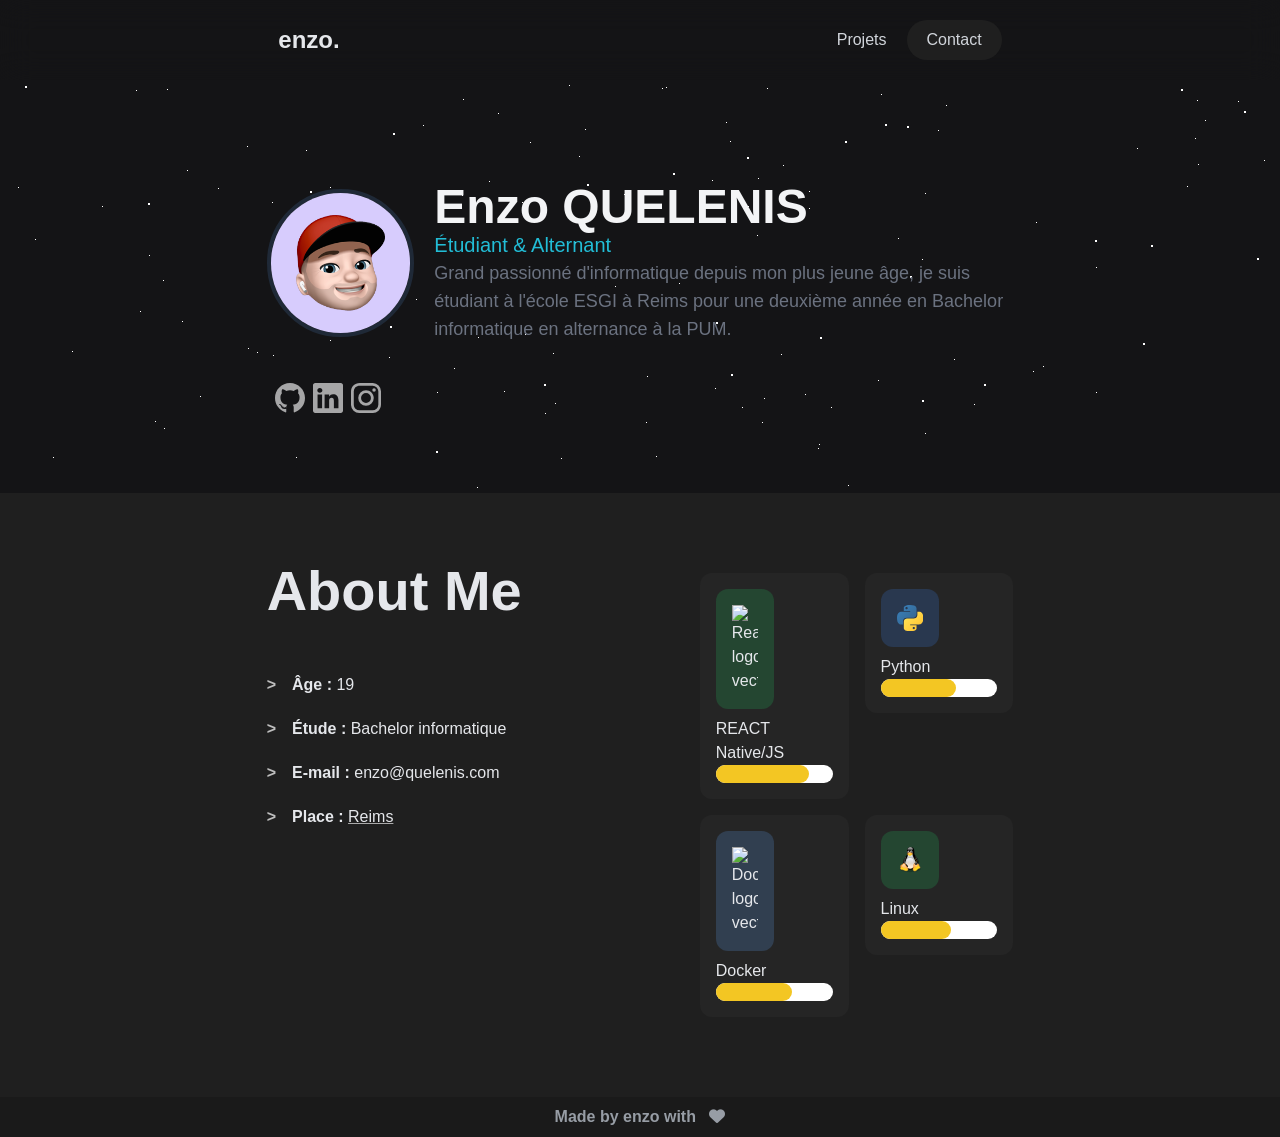
==== index.html @ a641f266 "initial commit" ====
<!DOCTYPE html>
<html>

<head>
    <!-- META -->
    <meta charSet="utf-8" />
    <meta name="viewport" content="width=device-width, initial-scale=1.0" />
    <meta name="title" content="Enzo" />
    <meta name="description" content="Personal Portfolio" />
    <meta property="og:type" content="website" />
    <meta property="og:url" content="https://enzo.quelenis.com" />
    <meta property="og:description" content="Personal Portfolio" />
    <meta property="theme-color" content="#d6cdf9" />
    <meta name="msapplication-TileColor" content="#2b5797">
    <meta name="theme-color" content="#d8cefd">
    <meta name="google-site-verification" content="1DzIDKdJ4SAQ7NdhD6KiRM_mS34m0MiGL3XZw2o_sRo" />

    <!-- ICON -->
    <link rel="apple-touch-icon" sizes="180x180" href="./assets/static/favicon_package/apple-touch-icon.png">
    <link rel="icon" type="image/png" sizes="32x32" href="./assets/static/favicon_package/favicon-32x32.png">
    <link rel="icon" type="image/png" sizes="16x16" href="./assets/static/favicon_package/favicon-16x16.png">
    <link rel="manifest" href="./assets/static/favicon_package/site.webmanifest">
    <link rel="mask-icon" href="./assets/static/favicon_package/safari-pinned-tab.svg" color="#5bbad5">

    <!-- FONTS -->
    <link rel="preconnect" href="https://fonts.gstatic.com" crossorigin />
    <link rel="preconnect" href="https://fonts.googleapis.com" />
    <link rel="preconnect" href="https://fonts.gstatic.com" />
    <link rel="stylesheet" href="./assets/static/css/font.css">
    <style
        data-href="https://fonts.googleapis.com/css2?family=Inter:wght@100;200;300;400;500;600;700;800;900&display=swap">
    </style>

    <!-- STYLE -->
    <link rel="stylesheet" href="./assets/static/css/69e0e60824bcaea6.css" data-n-g="" />
    <link rel="stylesheet" href="https://cdnjs.cloudflare.com/ajax/libs/font-awesome/6.2.1/css/all.min.css"
        integrity="sha512-MV7K8+y+gLIBoVD59lQIYicR65iaqukzvf/nwasF0nqhPay5w/9lJmVM2hMDcnK1OnMGCdVK+iQrJ7lzPJQd1w=="
        crossorigin="anonymous" referrerpolicy="no-referrer" />
    <link rel="stylesheet" href="./assets/static/css/stylebg.css">
    <link rel="stylesheet" href="./assets/static/css/index.css">

    <!-- SCRIPT -->
    <script src="./assets/static/js/function.js"></script>

    <!-- TITLE -->
    <title>Home | enzo.</title>
</head>

<body>

    <div id="__next">

        <!-- BLOC 1 -->

        <div>
            <div class="flex items-center justify-center sticky p-5 top-0 backdrop-blur-lg">
                <div class="flex md:w-7/12 w-10/12 justify-between">
                    <div class="flex items-center text-2xl font-bold text-gray-200">enzo.</div>
                    <div class="flex items-center text-gray-300 ">
                        <a class="px-5 p-2 transition rounded-full hover:bg-[#262626]"
                            href="./projects.html">Projets</a>
                        <a href="mailto:contact@enzoquelenis.com" target="_blank"
                            class="px-5 p-2 transition rounded-full hover:bg-[#262626] bg-[#1f1f1f]">Contact</a>
                    </div>
                </div>
            </div>


            <div id='stars'></div>
            <div id='stars2'></div>
            <div id='stars3'></div>

            <div class="flex justify-center items-center mt-20">

                <div class="md:w-7/12 w-10/12 mt-5">

                    <div class="md:flex md:items-center">

                        <div class="img-container mb-3 md:mb-0 md:mr-5">
                            <img src="./assets/static/images/icon.png"
                                class="rounded-full border-4 border-gray-800 md:h-auto md:w-auto w-5/12 h-5/12"
                                alt="emoji de moi" />
                        </div>
                        <div class="">
                            <p class="flex text-5xl font-bold text-gray-100">Enzo QUELENIS</p>
                            <p class="flex text-fuchsia-600 text-opacity-65 text-xl font-medium" style="color: #22bdd6">
                                Étudiant & Alternant
                            </p>
                            <div class=" text-lg text-gray-500 font-normal">
                                <p class="">Grand passionné d&#x27;informatique depuis mon plus jeune âge,
                                    je suis étudiant à l&#x27;école ESGI à Reims pour une deuxième année
                                    en Bachelor informatique en alternance à la PUM.
                                </p>
                            </div>
                        </div>

                    </div>

                    <div class="flex md:pt-10 pt-4 text-gray-400">

                        <a href="https://github.com/Enzo-Qlns" target="_blank"
                            class="ml-2 flex items-center hover:opacity-70 transition">
                            <svg xmlns="http://www.w3.org/2000/svg" width="30px" height="30px" viewBox="0 0 256 254"
                                preserveAspectRatio="xMidYMid">
                                <g>
                                    <path
                                        d="M128.00106,0 C57.3172926,0 0,57.3066942 0,128.00106 C0,184.555281 36.6761997,232.535542 87.534937,249.460899 C93.9320223,250.645779 96.280588,246.684165 96.280588,243.303333 C96.280588,240.251045 96.1618878,230.167899 96.106777,219.472176 C60.4967585,227.215235 52.9826207,204.369712 52.9826207,204.369712 C47.1599584,189.574598 38.770408,185.640538 38.770408,185.640538 C27.1568785,177.696113 39.6458206,177.859325 39.6458206,177.859325 C52.4993419,178.762293 59.267365,191.04987 59.267365,191.04987 C70.6837675,210.618423 89.2115753,204.961093 96.5158685,201.690482 C97.6647155,193.417512 100.981959,187.77078 104.642583,184.574357 C76.211799,181.33766 46.324819,170.362144 46.324819,121.315702 C46.324819,107.340889 51.3250588,95.9223682 59.5132437,86.9583937 C58.1842268,83.7344152 53.8029229,70.715562 60.7532354,53.0843636 C60.7532354,53.0843636 71.5019501,49.6441813 95.9626412,66.2049595 C106.172967,63.368876 117.123047,61.9465949 128.00106,61.8978432 C138.879073,61.9465949 149.837632,63.368876 160.067033,66.2049595 C184.49805,49.6441813 195.231926,53.0843636 195.231926,53.0843636 C202.199197,70.715562 197.815773,83.7344152 196.486756,86.9583937 C204.694018,95.9223682 209.660343,107.340889 209.660343,121.315702 C209.660343,170.478725 179.716133,181.303747 151.213281,184.472614 C155.80443,188.444828 159.895342,196.234518 159.895342,208.176593 C159.895342,225.303317 159.746968,239.087361 159.746968,243.303333 C159.746968,246.709601 162.05102,250.70089 168.53925,249.443941 C219.370432,232.499507 256,184.536204 256,128.00106 C256,57.3066942 198.691187,0 128.00106,0 Z M47.9405593,182.340212 C47.6586465,182.976105 46.6581745,183.166873 45.7467277,182.730227 C44.8183235,182.312656 44.2968914,181.445722 44.5978808,180.80771 C44.8734344,180.152739 45.876026,179.97045 46.8023103,180.409216 C47.7328342,180.826786 48.2627451,181.702199 47.9405593,182.340212 Z M54.2367892,187.958254 C53.6263318,188.524199 52.4329723,188.261363 51.6232682,187.366874 C50.7860088,186.474504 50.6291553,185.281144 51.2480912,184.70672 C51.8776254,184.140775 53.0349512,184.405731 53.8743302,185.298101 C54.7115892,186.201069 54.8748019,187.38595 54.2367892,187.958254 Z M58.5562413,195.146347 C57.7719732,195.691096 56.4895886,195.180261 55.6968417,194.042013 C54.9125733,192.903764 54.9125733,191.538713 55.713799,190.991845 C56.5086651,190.444977 57.7719732,190.936735 58.5753181,192.066505 C59.3574669,193.22383 59.3574669,194.58888 58.5562413,195.146347 Z M65.8613592,203.471174 C65.1597571,204.244846 63.6654083,204.03712 62.5716717,202.981538 C61.4524999,201.94927 61.1409122,200.484596 61.8446341,199.710926 C62.5547146,198.935137 64.0575422,199.15346 65.1597571,200.200564 C66.2704506,201.230712 66.6095936,202.705984 65.8613592,203.471174 Z M75.3025151,206.281542 C74.9930474,207.284134 73.553809,207.739857 72.1039724,207.313809 C70.6562556,206.875043 69.7087748,205.700761 70.0012857,204.687571 C70.302275,203.678621 71.7478721,203.20382 73.2083069,203.659543 C74.6539041,204.09619 75.6035048,205.261994 75.3025151,206.281542 Z M86.046947,207.473627 C86.0829806,208.529209 84.8535871,209.404622 83.3316829,209.4237 C81.8013,209.457614 80.563428,208.603398 80.5464708,207.564772 C80.5464708,206.498591 81.7483088,205.631657 83.2786917,205.606221 C84.8005962,205.576546 86.046947,206.424403 86.046947,207.473627 Z M96.6021471,207.069023 C96.7844366,208.099171 95.7267341,209.156872 94.215428,209.438785 C92.7295577,209.710099 91.3539086,209.074206 91.1652603,208.052538 C90.9808515,206.996955 92.0576306,205.939253 93.5413813,205.66582 C95.054807,205.402984 96.4092596,206.021919 96.6021471,207.069023 Z"
                                        fill="#a6a6a7"></path>
                                </g>
                            </svg>
                        </a>

                        <a href="https://www.linkedin.com/in/enzoquelenis/" target="_blank"
                            class="ml-2 flex items-center hover:opacity-70 transition">
                            <svg xmlns="http://www.w3.org/2000/svg" width="30" height="30" viewBox="0 0 24 24"
                                fill="#a6a6a7" preserveAspectRatio="xMidYMid">
                                <path
                                    d="M22.23 0H1.77C.8 0 0 .77 0 1.72v20.56C0 23.23.8 24 1.77 24h20.46c.98 0 1.77-.77 1.77-1.72V1.72C24 .77 23.2 0 22.23 0zM7.27 20.1H3.65V9.24h3.62V20.1zM5.47 7.76h-.03c-1.22 0-2-.83-2-1.87 0-1.06.8-1.87 2.05-1.87 1.24 0 2 .8 2.02 1.87 0 1.04-.78 1.87-2.05 1.87zM20.34 20.1h-3.63v-5.8c0-1.45-.52-2.45-1.83-2.45-1 0-1.6.67-1.87 1.32-.1.23-.11.55-.11.88v6.05H9.28s.05-9.82 0-10.84h3.63v1.54a3.6 3.6 0 0 1 3.26-1.8c2.39 0 4.18 1.56 4.18 4.89v6.21z" />
                            </svg>
                        </a>

                        <a href="https://www.instagram.com/enzo_qlns/" target="_blank"
                            class="ml-2 flex items-center hover:opacity-70 transition">
                            <svg xmlns="http://www.w3.org/2000/svg" width="30" height="30" viewBox="0 0 24 24"
                                fill="#a6a6a7" preserveAspectRatio="xMidYMid">
                                <path
                                    d="M16.98 0a6.9 6.9 0 0 1 5.08 1.98A6.94 6.94 0 0 1 24 7.02v9.96c0 2.08-.68 3.87-1.98 5.13A7.14 7.14 0 0 1 16.94 24H7.06a7.06 7.06 0 0 1-5.03-1.89A6.96 6.96 0 0 1 0 16.94V7.02C0 2.8 2.8 0 7.02 0h9.96zm.05 2.23H7.06c-1.45 0-2.7.43-3.53 1.25a4.82 4.82 0 0 0-1.3 3.54v9.92c0 1.5.43 2.7 1.3 3.58a5 5 0 0 0 3.53 1.25h9.88a5 5 0 0 0 3.53-1.25 4.73 4.73 0 0 0 1.4-3.54V7.02a5 5 0 0 0-1.3-3.49 4.82 4.82 0 0 0-3.54-1.3zM12 5.76c3.39 0 6.2 2.8 6.2 6.2a6.2 6.2 0 0 1-12.4 0 6.2 6.2 0 0 1 6.2-6.2zm0 2.22a3.99 3.99 0 0 0-3.97 3.97A3.99 3.99 0 0 0 12 15.92a3.99 3.99 0 0 0 3.97-3.97A3.99 3.99 0 0 0 12 7.98zm6.44-3.77a1.4 1.4 0 1 1 0 2.8 1.4 1.4 0 0 1 0-2.8z" />
                            </svg>
                        </a>

                    </div>

                </div>

            </div>

            <!-- BLOC 2 -->

            <div class="flex justify-center items-center w-screen mt-20 bg-[#1f1f1f] py-20">

                <div class="md:flex md:w-7/12 w-10/12 justify-between items-center mapSkills ">

                    <div class="md:w-2/3 text-gray-200" id="blockAbout">

                        <p class="text-3xl font-semibold">About Me</p>
                        <div class="mt-5 row first">
                            <span><strong>Âge : </strong> 19 </span>
                        </div>
                        <div class="mt-5 row">
                            <span><strong>Étude : </strong> Bachelor informatique</span>
                        </div>
                        <div class="mt-5 row">
                            <span><strong>E-mail : </strong><a href="mailto:enzo@quelenis.com" target="_blank">
                                    enzo@quelenis.com</a></span>
                        </div>
                        <div class="mt-5 row">
                            <span>
                                <strong>Place : </strong><a id="place" target="_blank">Reims</a>
                            </span>
                        </div>

                    </div>

                    <div id="spinner"></div>

                    <iframe id="iframe_map"
                        src="https://www.google.com/maps/embed?pb=!1m18!1m12!1m3!1d83334.45352434482!2d3.9727076346338603!3d49.253623299126325!2m3!1f0!2f0!3f0!3m2!1i1024!2i768!4f13.1!3m3!1m2!1s0x47e974334a533b09%3A0x40a5fb99a3b45c0!2s51100%20Reims!5e0!3m2!1sfr!2sfr!4v1670368011593!5m2!1sfr!2sfr"
                        allowfullscreen="" loading="lazy" referrerpolicy="no-referrer-when-downgrade">
                    </iframe>
                    <i class="fa-regular fa-circle-xmark" id="mark"></i>

                    <div class="justify-center md:w-1/2 flex grid grid-cols-2 gap-4 text-gray-200 font-medium md:mt-0 mt-5"
                        id="skills">

                        <div class="flex justify-center">

                            <div class="w-full">

                                <div class="p-4 rounded-xl bg-[#252525]" id="individualSkills">

                                    <div class="w-1/2 rounded-xl bg-green-500 p-4 bg-opacity-20">

                                        <img class="larger" src="https://cdn.worldvectorlogo.com/logos/react-2.svg"
                                            alt="React logo vector">

                                    </div>

                                    <div class="container">

                                        <p class="mt-2">REACT Native/JS</p>
                                        <div class="progress2 progress-moved">
                                            <div class="progress-bar2" style="width: 80%;"></div>
                                            <style>
                                                @keyframes progress {
                                                    10% {
                                                        width: 10%;
                                                        background: #d7ccfd;
                                                    }

                                                    80% {
                                                        width: 80%;
                                                        background: #f3c623;
                                                        box-shadow: 0 0 40px #f3c623;
                                                    }
                                                }
                                            </style>
                                        </div>
                                    </div>

                                </div>

                            </div>

                        </div>

                        <div class="flex justify-center">

                            <div class="w-full">

                                <div class="p-4 rounded-xl bg-[#252525]" id="individualSkills">

                                    <div class="w-1/2 rounded-xl bg-blue-500 p-4 bg-opacity-20">

                                        <svg viewBox="0 -0.5 256 256" version="1.1" xmlns="http://www.w3.org/2000/svg"
                                            xmlns:xlink="http://www.w3.org/1999/xlink" preserveAspectRatio="xMidYMid">
                                            <defs>
                                                <linearGradient x1="12.9593594%" y1="12.0393928%" x2="79.6388325%"
                                                    y2="78.2008538%" id="linearGradient-1">
                                                    <stop stop-color="#387EB8" offset="0%"></stop>
                                                    <stop stop-color="#366994" offset="100%"></stop>
                                                </linearGradient>
                                                <linearGradient x1="19.127525%" y1="20.5791813%" x2="90.7415328%"
                                                    y2="88.4290372%" id="linearGradient-2">
                                                    <stop stop-color="#FFE052" offset="0%"></stop>
                                                    <stop stop-color="#FFC331" offset="100%"></stop>
                                                </linearGradient>
                                            </defs>
                                            <g>
                                                <path
                                                    d="M126.915866,0.0722755491 C62.0835831,0.0722801733 66.1321288,28.1874648 66.1321288,28.1874648 L66.2044043,57.3145115 L128.072276,57.3145115 L128.072276,66.0598532 L41.6307171,66.0598532 C41.6307171,66.0598532 0.144551098,61.3549438 0.144551098,126.771315 C0.144546474,192.187673 36.3546019,189.867871 36.3546019,189.867871 L57.9649915,189.867871 L57.9649915,159.51214 C57.9649915,159.51214 56.8001363,123.302089 93.5968379,123.302089 L154.95878,123.302089 C154.95878,123.302089 189.434218,123.859386 189.434218,89.9830604 L189.434218,33.9695088 C189.434218,33.9695041 194.668541,0.0722755491 126.915866,0.0722755491 L126.915866,0.0722755491 L126.915866,0.0722755491 Z M92.8018069,19.6589497 C98.9572068,19.6589452 103.932242,24.6339846 103.932242,30.7893845 C103.932246,36.9447844 98.9572068,41.9198193 92.8018069,41.9198193 C86.646407,41.9198239 81.6713721,36.9447844 81.6713721,30.7893845 C81.6713674,24.6339846 86.646407,19.6589497 92.8018069,19.6589497 L92.8018069,19.6589497 L92.8018069,19.6589497 Z"
                                                    fill="url(#linearGradient-1)"></path>
                                                <path
                                                    d="M128.757101,254.126271 C193.589403,254.126271 189.540839,226.011081 189.540839,226.011081 L189.468564,196.884035 L127.600692,196.884035 L127.600692,188.138693 L214.042251,188.138693 C214.042251,188.138693 255.528417,192.843589 255.528417,127.427208 C255.52844,62.0108566 219.318366,64.3306589 219.318366,64.3306589 L197.707976,64.3306589 L197.707976,94.6863832 C197.707976,94.6863832 198.87285,130.896434 162.07613,130.896434 L100.714182,130.896434 C100.714182,130.896434 66.238745,130.339138 66.238745,164.215486 L66.238745,220.229038 C66.238745,220.229038 61.0044225,254.126271 128.757101,254.126271 L128.757101,254.126271 L128.757101,254.126271 Z M162.87116,234.539597 C156.715759,234.539597 151.740726,229.564564 151.740726,223.409162 C151.740726,217.253759 156.715759,212.278727 162.87116,212.278727 C169.026563,212.278727 174.001595,217.253759 174.001595,223.409162 C174.001618,229.564564 169.026563,234.539597 162.87116,234.539597 L162.87116,234.539597 L162.87116,234.539597 Z"
                                                    fill="url(#linearGradient-2)"></path>
                                            </g>
                                        </svg>

                                    </div>

                                    <p class="mt-2">Python</p>
                                    <div class="progress2 progress-moved">
                                        <div class="progress-bar2" style="width: 65%;"></div>
                                        <style>
                                            @keyframes progress {
                                                10% {
                                                    width: 10%;
                                                    background: #d7ccfd;
                                                }

                                                65% {
                                                    width: 65%;
                                                    background: #f3c623;
                                                    box-shadow: 0 0 40px #f3c623;
                                                }
                                            }
                                        </style>
                                    </div>

                                </div>

                            </div>

                        </div>

                        <div class="flex justify-center h-full">

                            <div class="w-full">

                                <div class="p-4 rounded-xl bg-[#252525]" id="individualSkills">

                                    <div class="w-1/2 rounded-xl bg-blue-400 p-4 bg-opacity-20">
                                        <img class="larger" src="https://cdn.worldvectorlogo.com/logos/docker-4.svg"
                                            alt="Docker logo vector">
                                    </div>

                                    <p class="mt-2">Docker</p>
                                    <div class="progress2 progress-moved">
                                        <div class="progress-bar2" style="width: 65%;"></div>
                                        <style>
                                            @keyframes progress {
                                                10% {
                                                    width: 10%;
                                                    background: #d7ccfd;
                                                }

                                                65% {
                                                    width: 65%;
                                                    background: #f3c623;
                                                    box-shadow: 0 0 40px #f3c623;
                                                }
                                            }
                                        </style>
                                    </div>

                                </div>

                            </div>

                        </div>

                        <div class="flex justify-center">

                            <div class="w-full">

                                <div class="p-4 rounded-xl bg-[#252525]" id="individualSkills">

                                    <div class="w-1/2 rounded-xl bg-green-500 p-4 bg-opacity-20">

                                        <svg viewBox="-19.5 0 295 295" version="1.1" xmlns="http://www.w3.org/2000/svg"
                                            xmlns:xlink="http://www.w3.org/1999/xlink" preserveAspectRatio="xMidYMid">
                                            <defs>
                                                <filter x="-50%" y="-50%" width="200%" height="200%"
                                                    filterUnits="objectBoundingBox" id="filter-1">
                                                    <feOffset dx="0" dy="0" in="SourceAlpha"
                                                        result="shadowOffsetOuter1"></feOffset>
                                                    <feGaussianBlur stdDeviation="6.5" in="shadowOffsetOuter1"
                                                        result="shadowBlurOuter1"></feGaussianBlur>
                                                </filter>
                                                <linearGradient x1="48.5477412%" y1="115.276174%" x2="51.0473804%"
                                                    y2="41.3637237%" id="linearGradient-2">
                                                    <stop stop-color="#FFEED7" offset="0%"></stop>
                                                    <stop stop-color="#BDBFC2" offset="100%"></stop>
                                                </linearGradient>
                                                <linearGradient x1="54.4065463%" y1="2.40410545%" x2="46.1753957%"
                                                    y2="90.5422349%" id="linearGradient-3">
                                                    <stop stop-color="#FFFFFF" stop-opacity="0.8" offset="0%">
                                                    </stop>
                                                    <stop stop-color="#FFFFFF" stop-opacity="0" offset="100%">
                                                    </stop>
                                                </linearGradient>
                                                <linearGradient x1="51.859653%" y1="88.2477484%" x2="47.9469396%"
                                                    y2="9.74782136%" id="linearGradient-4">
                                                    <stop stop-color="#FFEED7" offset="0%"></stop>
                                                    <stop stop-color="#BDBFC2" offset="100%"></stop>
                                                </linearGradient>
                                                <linearGradient x1="49.9251097%" y1="85.4900173%" x2="49.9236843%"
                                                    y2="13.8109272%" id="linearGradient-5">
                                                    <stop stop-color="#FFEED7" offset="0%"></stop>
                                                    <stop stop-color="#BDBFC2" offset="100%"></stop>
                                                </linearGradient>
                                                <linearGradient x1="53.9014071%" y1="3.10177585%" x2="45.9555354%"
                                                    y2="93.8949571%" id="linearGradient-6">
                                                    <stop stop-color="#FFFFFF" stop-opacity="0.65" offset="0%">
                                                    </stop>
                                                    <stop stop-color="#FFFFFF" stop-opacity="0" offset="100%">
                                                    </stop>
                                                </linearGradient>
                                                <linearGradient x1="45.5928761%" y1="5.47459052%" x2="54.811359%"
                                                    y2="93.5235162%" id="linearGradient-7">
                                                    <stop stop-color="#FFFFFF" stop-opacity="0.65" offset="0%">
                                                    </stop>
                                                    <stop stop-color="#FFFFFF" stop-opacity="0" offset="100%">
                                                    </stop>
                                                </linearGradient>
                                                <linearGradient x1="49.9844987%" y1="89.8452442%" x2="49.9844987%"
                                                    y2="40.6316864%" id="linearGradient-8">
                                                    <stop stop-color="#FFEED7" offset="0%"></stop>
                                                    <stop stop-color="#BDBFC2" offset="100%"></stop>
                                                </linearGradient>
                                                <linearGradient x1="53.5047131%" y1="99.97524%" x2="42.7455968%"
                                                    y2="23.5451715%" id="linearGradient-9">
                                                    <stop stop-color="#FFEED7" offset="0%"></stop>
                                                    <stop stop-color="#BDBFC2" offset="100%"></stop>
                                                </linearGradient>
                                                <linearGradient x1="49.8413363%" y1="13.2289558%" x2="50.2412612%"
                                                    y2="94.6729694%" id="linearGradient-10">
                                                    <stop stop-color="#FFFFFF" stop-opacity="0.8" offset="0%">
                                                    </stop>
                                                    <stop stop-color="#FFFFFF" stop-opacity="0" offset="100%">
                                                    </stop>
                                                </linearGradient>
                                                <linearGradient x1="49.9272298%" y1="37.3270337%" x2="50.7270446%"
                                                    y2="92.7824735%" id="linearGradient-11">
                                                    <stop stop-color="#FFFFFF" stop-opacity="0.65" offset="0%">
                                                    </stop>
                                                    <stop stop-color="#FFFFFF" stop-opacity="0" offset="100%">
                                                    </stop>
                                                </linearGradient>
                                                <linearGradient x1="49.8755597%" y1="2.29900584%" x2="49.8755597%"
                                                    y2="81.203617%" id="linearGradient-12">
                                                    <stop stop-color="#FFFFFF" stop-opacity="0.65" offset="0%">
                                                    </stop>
                                                    <stop stop-color="#FFFFFF" stop-opacity="0" offset="100%">
                                                    </stop>
                                                </linearGradient>
                                                <linearGradient x1="49.8334391%" y1="2.27189065%" x2="49.8240398%"
                                                    y2="71.7989617%" id="linearGradient-13">
                                                    <stop stop-color="#FFFFFF" stop-opacity="0.65" offset="0%">
                                                    </stop>
                                                    <stop stop-color="#FFFFFF" stop-opacity="0" offset="100%">
                                                    </stop>
                                                </linearGradient>
                                                <linearGradient x1="53.4670683%" y1="48.9213861%" x2="38.9488708%"
                                                    y2="98.0999776%" id="linearGradient-14">
                                                    <stop stop-color="#FFA63F" offset="0%"></stop>
                                                    <stop stop-color="#FFFF00" offset="100%"></stop>
                                                </linearGradient>
                                                <linearGradient x1="52.3731508%" y1="143.008909%" x2="47.57909%"
                                                    y2="-64.6215389%" id="linearGradient-15">
                                                    <stop stop-color="#FFEED7" offset="0%"></stop>
                                                    <stop stop-color="#BDBFC2" offset="100%"></stop>
                                                </linearGradient>
                                                <linearGradient x1="30.580815%" y1="34.0241079%" x2="65.8867024%"
                                                    y2="89.175349%" id="linearGradient-16">
                                                    <stop stop-color="#FFA63F" offset="0%"></stop>
                                                    <stop stop-color="#FFFF00" offset="100%"></stop>
                                                </linearGradient>
                                                <linearGradient x1="59.5715091%" y1="-17.2155207%" x2="48.3608522%"
                                                    y2="66.1184465%" id="linearGradient-17">
                                                    <stop stop-color="#FFFFFF" stop-opacity="0.65" offset="0%">
                                                    </stop>
                                                    <stop stop-color="#FFFFFF" stop-opacity="0" offset="100%">
                                                    </stop>
                                                </linearGradient>
                                                <linearGradient x1="47.7689553%" y1="1.56481301%" x2="51.3733028%"
                                                    y2="104.312856%" id="linearGradient-18">
                                                    <stop stop-color="#FFFFFF" stop-opacity="0.65" offset="0%">
                                                    </stop>
                                                    <stop stop-color="#FFFFFF" stop-opacity="0" offset="100%">
                                                    </stop>
                                                </linearGradient>
                                                <linearGradient x1="43.5495626%" y1="4.5334861%" x2="57.1143288%"
                                                    y2="92.8267174%" id="linearGradient-19">
                                                    <stop stop-color="#FFFFFF" stop-opacity="0.65" offset="0%">
                                                    </stop>
                                                    <stop stop-color="#FFFFFF" stop-opacity="0" offset="100%">
                                                    </stop>
                                                </linearGradient>
                                                <linearGradient x1="49.7328042%" y1="17.6085216%" x2="50.5582487%"
                                                    y2="99.3854667%" id="linearGradient-20">
                                                    <stop stop-color="#FFA63F" offset="0%"></stop>
                                                    <stop stop-color="#FFFF00" offset="100%"></stop>
                                                </linearGradient>
                                                <linearGradient x1="50.1697217%" y1="2.89048531%" x2="49.6802359%"
                                                    y2="94.1704279%" id="linearGradient-21">
                                                    <stop stop-color="#FFFFFF" stop-opacity="0.65" offset="0%">
                                                    </stop>
                                                    <stop stop-color="#FFFFFF" stop-opacity="0" offset="100%">
                                                    </stop>
                                                </linearGradient>
                                            </defs>
                                            <g fill="none">
                                                <g transform="translate(10.000000, 0.000000)">
                                                    <path
                                                        d="M235.125423,249.358628 C235.125423,266.714271 182.507524,280.855905 117.584567,280.855905 C52.6616093,280.855905 0.0437105058,266.806099 0.0437105058,249.358628 L0.0437105058,249.358628 C0.0437105058,232.002986 52.6616093,217.861352 117.584567,217.861352 C182.507524,217.861352 235.033594,232.002986 235.125423,249.358628 L235.125423,249.358628 L235.125423,249.358628 Z"
                                                        fill="#000" fill-opacity="0.2" filter="url(#filter-1)">
                                                    </path>
                                                    <path
                                                        d="M53.2125821,215.473804 C41.8258117,199.128278 39.6219206,145.867578 66.160442,113.084699 C79.2919595,97.3819748 82.6896249,86.4543483 83.6997416,71.6699125 C84.434372,54.8652433 71.8538272,4.81855066 119.237485,1.05357012 C167.263944,-2.80323922 164.600909,44.5804184 164.325423,69.6496791 C164.141765,90.7703016 179.844489,102.799874 190.680286,119.329056 C210.607135,149.632558 208.954216,201.791313 186.915306,230.074582 C158.999353,265.428667 135.123866,250.093259 119.237485,251.378862 C89.4849556,253.123609 88.4748389,268.918162 53.2125821,215.473804 L53.2125821,215.473804 Z"
                                                        fill="#000000"></path>
                                                    <path
                                                        d="M169.10052,122.451235 C177.365111,130.073025 198.76122,164.141508 164.876395,185.445788 C152.938652,192.88392 175.528535,221.167189 186.364333,207.484699 C205.556551,182.874582 193.343321,143.571858 181.772893,129.522053 C174.059275,119.604543 162.121532,115.747734 169.10052,122.451235 L169.10052,122.451235 Z"
                                                        fill="url(#linearGradient-2)"></path>
                                                    <path
                                                        d="M166.8048,117.859796 C180.395461,128.879251 205.097407,167.447344 169.008691,192.608434 C157.162777,200.413881 179.477174,225.115827 192.057718,212.535282 C235.676395,168.641119 190.955773,118.227111 175.528535,100.871469 C161.754216,85.719718 149.540987,104.360963 166.8048,117.859796 L166.8048,117.859796 Z"
                                                        stroke="#000000" stroke-width="0.9773" fill="#000000">
                                                    </path>
                                                    <path
                                                        d="M147.245267,25.0208853 C146.786123,37.60143 132.919975,48.5290565 116.298963,49.5391732 C99.6779518,50.54929 86.638263,40.9990954 87.097407,28.4185507 L87.097407,28.4185507 C87.556551,15.8380059 101.422699,4.91037946 118.043711,3.90026272 C134.664722,2.98197479 147.704411,12.4403405 147.245267,25.0208853 L147.245267,25.0208853 L147.245267,25.0208853 Z"
                                                        fill="url(#linearGradient-3)"></path>
                                                    <path
                                                        d="M107.483399,54.9570721 C107.942543,63.1298347 104.085734,70.0169942 98.7596638,70.2924806 C93.4335938,70.567967 88.7503253,64.2317802 88.2911813,56.0590176 L88.2911813,56.0590176 C87.8320374,47.8862549 91.6888467,40.9990954 97.0149167,40.723609 C102.340987,40.4481226 107.024255,46.7843094 107.483399,54.9570721 L107.483399,54.9570721 L107.483399,54.9570721 Z"
                                                        fill="url(#linearGradient-4)"></path>
                                                    <path
                                                        d="M117.125423,55.5998736 C117.30908,65.0582394 123.461609,72.5882005 130.807913,72.4045429 C138.154216,72.2208853 143.93943,64.4154378 143.755773,54.8652433 L143.755773,54.8652433 C143.572115,45.4068775 137.419586,37.8769164 130.073282,38.060574 C122.726979,38.2442316 116.849936,46.1415079 117.125423,55.5998736 L117.125423,55.5998736 L117.125423,55.5998736 Z"
                                                        fill="url(#linearGradient-5)"></path>
                                                    <path
                                                        d="M123.186123,57.7119359 C123.094294,62.9461771 125.6655,67.1703016 129.063166,67.1703016 C132.369002,67.1703016 135.215695,62.9461771 135.307524,57.8037647 L135.307524,57.8037647 C135.399353,52.5695234 132.828146,48.3453989 129.430481,48.3453989 C126.032816,48.3453989 123.277952,52.5695234 123.186123,57.7119359 L123.186123,57.7119359 L123.186123,57.7119359 Z"
                                                        fill="#000000"></path>
                                                    <path
                                                        d="M101.973672,57.8037647 C102.432816,62.119718 100.779897,65.7928697 98.3923486,66.1601849 C96.0048,66.4356713 93.7090802,63.2216635 93.2499362,58.9057102 L93.2499362,58.9057102 C92.7907922,54.5897569 94.4437105,50.9166051 96.8312591,50.54929 C99.2188078,50.2738036 101.514528,53.4878114 101.973672,57.8037647 L101.973672,57.8037647 L101.973672,57.8037647 Z"
                                                        fill="#000000"></path>
                                                    <path
                                                        d="M124.563555,54.7734145 C124.288068,57.7119359 125.6655,60.0994845 127.593905,60.2831421 C129.52231,60.4667997 131.358886,58.1710798 131.634372,55.3243872 L131.634372,55.3243872 C131.909858,52.3858658 130.532426,49.9983172 128.604022,49.8146596 C126.675617,49.631002 124.839041,51.9267219 124.563555,54.7734145 L124.563555,54.7734145 L124.563555,54.7734145 Z"
                                                        fill="url(#linearGradient-6)"></path>
                                                    <path
                                                        d="M99.9534381,55.5080448 C100.228925,57.8955935 99.2188078,60.0076557 97.7495471,60.1913133 C96.2802864,60.3749709 94.9028545,58.538395 94.6273681,56.0590176 L94.6273681,56.0590176 C94.3518817,53.6714689 95.3619984,51.5594067 96.8312591,51.3757491 C98.3005198,51.1920915 99.6779518,53.1204962 99.9534381,55.5080448 L99.9534381,55.5080448 L99.9534381,55.5080448 Z"
                                                        fill="url(#linearGradient-7)"></path>
                                                    <path
                                                        d="M71.0273681,145.68392 C77.5472125,130.899485 91.4133603,104.911936 91.6888467,84.80143 C91.6888467,68.8232199 139.531648,64.9664106 143.388458,80.9446207 C147.245267,96.9228308 156.979119,120.798317 163.223477,132.368745 C169.467835,143.847344 187.558107,180.487033 168.274061,212.443453 C150.918419,240.726722 98.3005198,263.132948 70.2009089,208.586644 C60.6507144,189.669913 62.3954615,166.25357 71.0273681,145.68392 L71.0273681,145.68392 Z"
                                                        fill="url(#linearGradient-8)"></path>
                                                    <path
                                                        d="M65.1503253,134.664465 C59.5487689,145.224776 47.9783409,172.957072 76.2616093,188.108823 C106.65694,204.270691 106.565111,237.420885 70.0172514,221.626333 C36.5915704,207.39287 51.3760062,149.724387 60.7425432,135.950068 C66.8032436,126.308045 75.986123,114.46213 65.1503253,134.664465 L65.1503253,134.664465 Z"
                                                        fill="url(#linearGradient-9)"></path>
                                                    <path
                                                        d="M69.9254226,122.726722 C61.0180296,137.235671 39.7137494,171.395983 68.2725043,189.210769 C106.65694,212.810769 95.8211424,236.31894 60.7425432,215.106488 C11.3386521,185.537617 54.7736716,125.848901 74.5168623,103.07536 C97.1067455,77.5469553 78.8328156,107.758628 69.9254226,122.726722 L69.9254226,122.726722 Z"
                                                        stroke="#000000" stroke-width="1.25" fill="#000000"></path>
                                                    <path
                                                        d="M156.428146,151.285477 C156.428146,167.447344 140.90908,188.384309 114.27873,188.200652 C86.8219206,188.384309 75.1596638,167.447344 75.1596638,151.285477 C75.1596638,135.123609 93.341765,121.992092 115.747991,121.992092 C138.246045,122.08392 156.428146,135.123609 156.428146,151.285477 L156.428146,151.285477 Z"
                                                        fill="url(#linearGradient-10)"></path>
                                                    <path
                                                        d="M141.919197,100.504154 C141.643711,117.216994 130.716084,121.165632 116.941765,121.165632 C103.167446,121.165632 93.1581074,118.686255 91.9643331,100.504154 C91.9643331,89.1173833 103.167446,82.5057102 116.941765,82.5057102 C130.716084,82.4138814 141.919197,89.0255546 141.919197,100.504154 L141.919197,100.504154 Z"
                                                        fill="url(#linearGradient-11)"></path>
                                                    <path
                                                        d="M58.6304809,126.216216 C67.6297027,112.533726 86.638263,91.504932 62.2118039,129.154737 C42.3767844,160.19287 54.8655004,180.119718 61.293516,185.629446 C79.8429323,202.158628 79.1083019,213.269913 64.5075237,204.546177 C33.1939051,185.904932 39.7137494,154.499485 58.6304809,126.216216 L58.6304809,126.216216 Z"
                                                        fill="url(#linearGradient-12)"></path>
                                                    <path
                                                        d="M188.935539,131.817772 C181.130092,115.747734 156.336318,74.9757491 190.129314,122.359407 C220.89196,165.243453 199.312193,195.087811 195.455384,198.026333 C191.598574,200.964854 178.650714,206.933726 182.415695,196.557072 C186.272504,186.180418 205.372893,166.529056 188.935539,131.817772 L188.935539,131.817772 Z"
                                                        fill="url(#linearGradient-13)"></path>
                                                    <path
                                                        d="M51.8351502,258.541508 C31.2655004,247.613881 1.42114241,260.65357 12.2569401,231.084699 C14.4608311,224.381197 9.0429323,214.280029 12.5324265,207.760185 C16.6647222,199.77108 25.5721152,201.515827 30.8981852,196.189757 C36.1324265,190.680029 39.438263,181.129835 49.263944,182.599095 C58.9977961,184.068356 65.5176405,196.006099 72.3129712,210.698706 C77.3635549,221.167189 95.1783409,235.951625 93.9845665,247.70571 C92.5153058,265.704154 72.0374848,269.101819 51.8351502,258.541508 L51.8351502,258.541508 Z"
                                                        stroke="#E68C3F" stroke-width="6.25"
                                                        fill="url(#linearGradient-14)"></path>
                                                    <path
                                                        d="M201.607913,189.11894 C198.485734,194.995983 185.446045,204.454348 176.72231,201.974971 C167.906746,199.587422 163.866279,186.180418 165.611026,175.987422 C167.263944,164.600652 176.72231,163.95785 188.660053,169.651235 C201.516084,175.987422 205.372893,181.313492 201.607913,189.11894 L201.607913,189.11894 Z"
                                                        fill="url(#linearGradient-15)"></path>
                                                    <path
                                                        d="M194.445267,253.490924 C209.505189,235.216994 243.022699,238.981975 220.432816,213.912714 C215.657718,208.494815 217.126979,196.924387 211.249936,191.965632 C204.362777,185.904932 196.740987,190.863687 189.761998,187.741508 C182.78301,184.343842 175.436707,177.823998 166.896629,182.415438 C158.356551,187.098706 157.438263,199.220107 156.611804,215.198317 C155.877174,226.676916 145.408691,245.869134 151.010247,256.429446 C159.091181,272.774971 180.119975,270.57108 194.445267,253.490924 L194.445267,253.490924 Z"
                                                        stroke="#E68C3F" stroke-width="6.2507"
                                                        fill="url(#linearGradient-16)"></path>
                                                    <path
                                                        d="M187.925423,229.064465 C211.249936,194.628667 193.894294,194.904154 188.017251,192.241119 C182.140209,189.486255 175.987679,184.068356 169.10052,187.833337 C162.21336,191.690146 161.846045,201.607656 161.662388,214.647344 C161.386901,224.013881 153.581454,239.716605 158.264722,248.440341 C163.958107,258.633337 177.732426,243.848901 187.925423,229.064465 L187.925423,229.064465 Z"
                                                        fill="url(#linearGradient-17)"></path>
                                                    <path
                                                        d="M47.0600529,234.02322 C12.1651113,211.433337 28.5106366,203.719718 33.7448778,200.138395 C40.0810646,195.546955 40.1728934,186.731391 47.9783409,187.55785 C55.7837883,188.384309 60.375228,198.026333 65.6094693,209.964076 C69.4662786,218.504154 82.8732825,229.890924 81.8631658,239.716605 C80.5775626,251.287033 62.1199751,243.665243 47.0600529,234.02322 L47.0600529,234.02322 Z"
                                                        fill="url(#linearGradient-18)"></path>
                                                    <path
                                                        d="M199.587679,188.843453 C196.832816,193.618551 185.629703,201.148512 178.19157,199.128278 C170.569781,197.199874 167.080286,186.455905 168.641376,178.374971 C170.018808,169.192092 178.19157,168.732948 188.476395,173.324387 C199.404022,178.283142 202.801687,182.507267 199.587679,188.843453 L199.587679,188.843453 Z"
                                                        fill="#000000"></path>
                                                    <path
                                                        d="M192.057718,186.180418 C190.312971,189.486255 182.966668,194.720496 177.824255,193.343064 C172.681843,191.965632 170.110637,184.5275 170.937096,178.925944 C171.671726,172.589757 177.181454,172.222442 184.160442,175.344621 C191.690403,178.834115 194.077952,181.772636 192.057718,186.180418 L192.057718,186.180418 Z"
                                                        fill="url(#linearGradient-19)"></path>
                                                    <path
                                                        d="M97.1067455,66.3438425 C100.779897,62.9461771 109.68729,52.5695234 126.583788,63.4053211 C129.705967,65.4255546 132.277174,65.6092121 138.246045,68.1804184 C150.275617,73.1391732 144.582232,85.0769164 131.726201,89.1173833 C126.216473,90.8621304 121.257718,97.5656324 111.340209,96.9228308 C102.800131,96.4636868 100.59624,90.8621304 95.3619984,87.8317802 C86.0872903,82.597539 84.7098584,75.5267219 89.760442,71.7617413 C94.8110257,67.9967608 96.7394304,66.6193289 97.1067455,66.3438425 L97.1067455,66.3438425 Z"
                                                        stroke="#E68C3F" stroke-width="3.75"
                                                        fill="url(#linearGradient-20)"></path>
                                                    <path
                                                        d="M138.429703,75.9858658 C133.379119,76.2613522 122.451493,87.1889787 110.972893,87.1889787 C99.4942942,87.1889787 92.6071346,76.5368386 90.8623875,76.5368386"
                                                        stroke="#E68C3F" stroke-width="2.5"></path>
                                                    <path
                                                        d="M102.800131,65.4255546 C104.636707,63.7726363 110.421921,59.2730254 118.043711,63.8644651 C119.696629,64.782753 121.349547,65.7928697 123.737096,67.1703016 C128.604022,70.0169942 126.216473,74.14929 120.33943,76.7204962 C117.676395,77.8224417 113.268613,80.2099904 109.962777,80.0263328 C106.289625,79.6590176 103.810247,77.2714689 101.422699,75.7103795 C96.9230879,72.7718581 97.1985743,70.2924806 99.3106366,68.364076 C100.871726,66.8948153 102.616473,65.5173833 102.800131,65.4255546 L102.800131,65.4255546 Z"
                                                        fill="url(#linearGradient-21)"></path>
                                                </g>
                                            </g>
                                        </svg>

                                    </div>

                                    <p class="mt-2">Linux</p>
                                    <div class="progress2 progress-moved">
                                        <div class="progress-bar2" style="width: 60%;"></div>
                                        <style>
                                            @keyframes progress {
                                                10% {
                                                    width: 10%;
                                                    background: #d7ccfd;
                                                }

                                                60% {
                                                    width: 60%;
                                                    background: #f3c623;
                                                    box-shadow: 0 0 40px #f3c623;
                                                }
                                            }
                                        </style>
                                    </div>

                                </div>

                            </div>

                        </div>

                    </div>

                </div>

            </div>

        </div>

        <div class="flex items-center justify-center p-2 bg-[#1a1a1a]">
            <p style="color: #979da5; font-weight: 700;">Made by enzo with
                <a href="#"><i class="fa-solid fa-heart fa-beat" style="margin-left: 1vh;"></i></a>
            </p>
        </div>

    </div>

    <script src="./assets/static/js/index.js"></script>
</body>

</html>
---- assets/static/css/font.css ----
@font-face {
    font-family: 'Inter';
    font-style: normal;
    font-weight: 100;
    font-display: swap;
    src: url(https://fonts.gstatic.com/s/inter/v12/UcCO3FwrK3iLTeHuS_fvQtMwCp50KnMw2boKoduKmMEVuLyeMZs.woff) format('woff')
}

@font-face {
    font-family: 'Inter';
    font-style: normal;
    font-weight: 200;
    font-display: swap;
    src: url(https://fonts.gstatic.com/s/inter/v12/UcCO3FwrK3iLTeHuS_fvQtMwCp50KnMw2boKoduKmMEVuDyfMZs.woff) format('woff')
}

@font-face {
    font-family: 'Inter';
    font-style: normal;
    font-weight: 300;
    font-display: swap;
    src: url(https://fonts.gstatic.com/s/inter/v12/UcCO3FwrK3iLTeHuS_fvQtMwCp50KnMw2boKoduKmMEVuOKfMZs.woff) format('woff')
}

@font-face {
    font-family: 'Inter';
    font-style: normal;
    font-weight: 400;
    font-display: swap;
    src: url(https://fonts.gstatic.com/s/inter/v12/UcCO3FwrK3iLTeHuS_fvQtMwCp50KnMw2boKoduKmMEVuLyfMZs.woff) format('woff')
}

@font-face {
    font-family: 'Inter';
    font-style: normal;
    font-weight: 500;
    font-display: swap;
    src: url(https://fonts.gstatic.com/s/inter/v12/UcCO3FwrK3iLTeHuS_fvQtMwCp50KnMw2boKoduKmMEVuI6fMZs.woff) format('woff')
}

@font-face {
    font-family: 'Inter';
    font-style: normal;
    font-weight: 600;
    font-display: swap;
    src: url(https://fonts.gstatic.com/s/inter/v12/UcCO3FwrK3iLTeHuS_fvQtMwCp50KnMw2boKoduKmMEVuGKYMZs.woff) format('woff')
}

@font-face {
    font-family: 'Inter';
    font-style: normal;
    font-weight: 700;
    font-display: swap;
    src: url(https://fonts.gstatic.com/s/inter/v12/UcCO3FwrK3iLTeHuS_fvQtMwCp50KnMw2boKoduKmMEVuFuYMZs.woff) format('woff')
}

@font-face {
    font-family: 'Inter';
    font-style: normal;
    font-weight: 800;
    font-display: swap;
    src: url(https://fonts.gstatic.com/s/inter/v12/UcCO3FwrK3iLTeHuS_fvQtMwCp50KnMw2boKoduKmMEVuDyYMZs.woff) format('woff')
}

@font-face {
    font-family: 'Inter';
    font-style: normal;
    font-weight: 900;
    font-display: swap;
    src: url(https://fonts.gstatic.com/s/inter/v12/UcCO3FwrK3iLTeHuS_fvQtMwCp50KnMw2boKoduKmMEVuBWYMZs.woff) format('woff')
}

@font-face {
    font-family: 'Inter';
    font-style: normal;
    font-weight: 100;
    font-display: swap;
    src: url(https://fonts.gstatic.com/s/inter/v12/UcC73FwrK3iLTeHuS_fvQtMwCp50KnMa2JL7W0Q5n-wU.woff2) format('woff2');
    unicode-range: U+0460-052F, U+1C80-1C88, U+20B4, U+2DE0-2DFF, U+A640-A69F, U+FE2E-FE2F
}

@font-face {
    font-family: 'Inter';
    font-style: normal;
    font-weight: 100;
    font-display: swap;
    src: url(https://fonts.gstatic.com/s/inter/v12/UcC73FwrK3iLTeHuS_fvQtMwCp50KnMa0ZL7W0Q5n-wU.woff2) format('woff2');
    unicode-range: U+0301, U+0400-045F, U+0490-0491, U+04B0-04B1, U+2116
}

@font-face {
    font-family: 'Inter';
    font-style: normal;
    font-weight: 100;
    font-display: swap;
    src: url(https://fonts.gstatic.com/s/inter/v12/UcC73FwrK3iLTeHuS_fvQtMwCp50KnMa2ZL7W0Q5n-wU.woff2) format('woff2');
    unicode-range: U+1F00-1FFF
}

@font-face {
    font-family: 'Inter';
    font-style: normal;
    font-weight: 100;
    font-display: swap;
    src: url(https://fonts.gstatic.com/s/inter/v12/UcC73FwrK3iLTeHuS_fvQtMwCp50KnMa1pL7W0Q5n-wU.woff2) format('woff2');
    unicode-range: U+0370-03FF
}

@font-face {
    font-family: 'Inter';
    font-style: normal;
    font-weight: 100;
    font-display: swap;
    src: url(https://fonts.gstatic.com/s/inter/v12/UcC73FwrK3iLTeHuS_fvQtMwCp50KnMa2pL7W0Q5n-wU.woff2) format('woff2');
    unicode-range: U+0102-0103, U+0110-0111, U+0128-0129, U+0168-0169, U+01A0-01A1, U+01AF-01B0, U+1EA0-1EF9, U+20AB
}

@font-face {
    font-family: 'Inter';
    font-style: normal;
    font-weight: 100;
    font-display: swap;
    src: url(https://fonts.gstatic.com/s/inter/v12/UcC73FwrK3iLTeHuS_fvQtMwCp50KnMa25L7W0Q5n-wU.woff2) format('woff2');
    unicode-range: U+0100-024F, U+0259, U+1E00-1EFF, U+2020, U+20A0-20AB, U+20AD-20CF, U+2113, U+2C60-2C7F, U+A720-A7FF
}

@font-face {
    font-family: 'Inter';
    font-style: normal;
    font-weight: 100;
    font-display: swap;
    src: url(https://fonts.gstatic.com/s/inter/v12/UcC73FwrK3iLTeHuS_fvQtMwCp50KnMa1ZL7W0Q5nw.woff2) format('woff2');
    unicode-range: U+0000-00FF, U+0131, U+0152-0153, U+02BB-02BC, U+02C6, U+02DA, U+02DC, U+2000-206F, U+2074, U+20AC, U+2122, U+2191, U+2193, U+2212, U+2215, U+FEFF, U+FFFD
}

@font-face {
    font-family: 'Inter';
    font-style: normal;
    font-weight: 200;
    font-display: swap;
    src: url(https://fonts.gstatic.com/s/inter/v12/UcC73FwrK3iLTeHuS_fvQtMwCp50KnMa2JL7W0Q5n-wU.woff2) format('woff2');
    unicode-range: U+0460-052F, U+1C80-1C88, U+20B4, U+2DE0-2DFF, U+A640-A69F, U+FE2E-FE2F
}

@font-face {
    font-family: 'Inter';
    font-style: normal;
    font-weight: 200;
    font-display: swap;
    src: url(https://fonts.gstatic.com/s/inter/v12/UcC73FwrK3iLTeHuS_fvQtMwCp50KnMa0ZL7W0Q5n-wU.woff2) format('woff2');
    unicode-range: U+0301, U+0400-045F, U+0490-0491, U+04B0-04B1, U+2116
}

@font-face {
    font-family: 'Inter';
    font-style: normal;
    font-weight: 200;
    font-display: swap;
    src: url(https://fonts.gstatic.com/s/inter/v12/UcC73FwrK3iLTeHuS_fvQtMwCp50KnMa2ZL7W0Q5n-wU.woff2) format('woff2');
    unicode-range: U+1F00-1FFF
}

@font-face {
    font-family: 'Inter';
    font-style: normal;
    font-weight: 200;
    font-display: swap;
    src: url(https://fonts.gstatic.com/s/inter/v12/UcC73FwrK3iLTeHuS_fvQtMwCp50KnMa1pL7W0Q5n-wU.woff2) format('woff2');
    unicode-range: U+0370-03FF
}

@font-face {
    font-family: 'Inter';
    font-style: normal;
    font-weight: 200;
    font-display: swap;
    src: url(https://fonts.gstatic.com/s/inter/v12/UcC73FwrK3iLTeHuS_fvQtMwCp50KnMa2pL7W0Q5n-wU.woff2) format('woff2');
    unicode-range: U+0102-0103, U+0110-0111, U+0128-0129, U+0168-0169, U+01A0-01A1, U+01AF-01B0, U+1EA0-1EF9, U+20AB
}

@font-face {
    font-family: 'Inter';
    font-style: normal;
    font-weight: 200;
    font-display: swap;
    src: url(https://fonts.gstatic.com/s/inter/v12/UcC73FwrK3iLTeHuS_fvQtMwCp50KnMa25L7W0Q5n-wU.woff2) format('woff2');
    unicode-range: U+0100-024F, U+0259, U+1E00-1EFF, U+2020, U+20A0-20AB, U+20AD-20CF, U+2113, U+2C60-2C7F, U+A720-A7FF
}

@font-face {
    font-family: 'Inter';
    font-style: normal;
    font-weight: 200;
    font-display: swap;
    src: url(https://fonts.gstatic.com/s/inter/v12/UcC73FwrK3iLTeHuS_fvQtMwCp50KnMa1ZL7W0Q5nw.woff2) format('woff2');
    unicode-range: U+0000-00FF, U+0131, U+0152-0153, U+02BB-02BC, U+02C6, U+02DA, U+02DC, U+2000-206F, U+2074, U+20AC, U+2122, U+2191, U+2193, U+2212, U+2215, U+FEFF, U+FFFD
}

@font-face {
    font-family: 'Inter';
    font-style: normal;
    font-weight: 300;
    font-display: swap;
    src: url(https://fonts.gstatic.com/s/inter/v12/UcC73FwrK3iLTeHuS_fvQtMwCp50KnMa2JL7W0Q5n-wU.woff2) format('woff2');
    unicode-range: U+0460-052F, U+1C80-1C88, U+20B4, U+2DE0-2DFF, U+A640-A69F, U+FE2E-FE2F
}

@font-face {
    font-family: 'Inter';
    font-style: normal;
    font-weight: 300;
    font-display: swap;
    src: url(https://fonts.gstatic.com/s/inter/v12/UcC73FwrK3iLTeHuS_fvQtMwCp50KnMa0ZL7W0Q5n-wU.woff2) format('woff2');
    unicode-range: U+0301, U+0400-045F, U+0490-0491, U+04B0-04B1, U+2116
}

@font-face {
    font-family: 'Inter';
    font-style: normal;
    font-weight: 300;
    font-display: swap;
    src: url(https://fonts.gstatic.com/s/inter/v12/UcC73FwrK3iLTeHuS_fvQtMwCp50KnMa2ZL7W0Q5n-wU.woff2) format('woff2');
    unicode-range: U+1F00-1FFF
}

@font-face {
    font-family: 'Inter';
    font-style: normal;
    font-weight: 300;
    font-display: swap;
    src: url(https://fonts.gstatic.com/s/inter/v12/UcC73FwrK3iLTeHuS_fvQtMwCp50KnMa1pL7W0Q5n-wU.woff2) format('woff2');
    unicode-range: U+0370-03FF
}

@font-face {
    font-family: 'Inter';
    font-style: normal;
    font-weight: 300;
    font-display: swap;
    src: url(https://fonts.gstatic.com/s/inter/v12/UcC73FwrK3iLTeHuS_fvQtMwCp50KnMa2pL7W0Q5n-wU.woff2) format('woff2');
    unicode-range: U+0102-0103, U+0110-0111, U+0128-0129, U+0168-0169, U+01A0-01A1, U+01AF-01B0, U+1EA0-1EF9, U+20AB
}

@font-face {
    font-family: 'Inter';
    font-style: normal;
    font-weight: 300;
    font-display: swap;
    src: url(https://fonts.gstatic.com/s/inter/v12/UcC73FwrK3iLTeHuS_fvQtMwCp50KnMa25L7W0Q5n-wU.woff2) format('woff2');
    unicode-range: U+0100-024F, U+0259, U+1E00-1EFF, U+2020, U+20A0-20AB, U+20AD-20CF, U+2113, U+2C60-2C7F, U+A720-A7FF
}

@font-face {
    font-family: 'Inter';
    font-style: normal;
    font-weight: 300;
    font-display: swap;
    src: url(https://fonts.gstatic.com/s/inter/v12/UcC73FwrK3iLTeHuS_fvQtMwCp50KnMa1ZL7W0Q5nw.woff2) format('woff2');
    unicode-range: U+0000-00FF, U+0131, U+0152-0153, U+02BB-02BC, U+02C6, U+02DA, U+02DC, U+2000-206F, U+2074, U+20AC, U+2122, U+2191, U+2193, U+2212, U+2215, U+FEFF, U+FFFD
}

@font-face {
    font-family: 'Inter';
    font-style: normal;
    font-weight: 400;
    font-display: swap;
    src: url(https://fonts.gstatic.com/s/inter/v12/UcC73FwrK3iLTeHuS_fvQtMwCp50KnMa2JL7W0Q5n-wU.woff2) format('woff2');
    unicode-range: U+0460-052F, U+1C80-1C88, U+20B4, U+2DE0-2DFF, U+A640-A69F, U+FE2E-FE2F
}

@font-face {
    font-family: 'Inter';
    font-style: normal;
    font-weight: 400;
    font-display: swap;
    src: url(https://fonts.gstatic.com/s/inter/v12/UcC73FwrK3iLTeHuS_fvQtMwCp50KnMa0ZL7W0Q5n-wU.woff2) format('woff2');
    unicode-range: U+0301, U+0400-045F, U+0490-0491, U+04B0-04B1, U+2116
}

@font-face {
    font-family: 'Inter';
    font-style: normal;
    font-weight: 400;
    font-display: swap;
    src: url(https://fonts.gstatic.com/s/inter/v12/UcC73FwrK3iLTeHuS_fvQtMwCp50KnMa2ZL7W0Q5n-wU.woff2) format('woff2');
    unicode-range: U+1F00-1FFF
}

@font-face {
    font-family: 'Inter';
    font-style: normal;
    font-weight: 400;
    font-display: swap;
    src: url(https://fonts.gstatic.com/s/inter/v12/UcC73FwrK3iLTeHuS_fvQtMwCp50KnMa1pL7W0Q5n-wU.woff2) format('woff2');
    unicode-range: U+0370-03FF
}

@font-face {
    font-family: 'Inter';
    font-style: normal;
    font-weight: 400;
    font-display: swap;
    src: url(https://fonts.gstatic.com/s/inter/v12/UcC73FwrK3iLTeHuS_fvQtMwCp50KnMa2pL7W0Q5n-wU.woff2) format('woff2');
    unicode-range: U+0102-0103, U+0110-0111, U+0128-0129, U+0168-0169, U+01A0-01A1, U+01AF-01B0, U+1EA0-1EF9, U+20AB
}

@font-face {
    font-family: 'Inter';
    font-style: normal;
    font-weight: 400;
    font-display: swap;
    src: url(https://fonts.gstatic.com/s/inter/v12/UcC73FwrK3iLTeHuS_fvQtMwCp50KnMa25L7W0Q5n-wU.woff2) format('woff2');
    unicode-range: U+0100-024F, U+0259, U+1E00-1EFF, U+2020, U+20A0-20AB, U+20AD-20CF, U+2113, U+2C60-2C7F, U+A720-A7FF
}

@font-face {
    font-family: 'Inter';
    font-style: normal;
    font-weight: 400;
    font-display: swap;
    src: url(https://fonts.gstatic.com/s/inter/v12/UcC73FwrK3iLTeHuS_fvQtMwCp50KnMa1ZL7W0Q5nw.woff2) format('woff2');
    unicode-range: U+0000-00FF, U+0131, U+0152-0153, U+02BB-02BC, U+02C6, U+02DA, U+02DC, U+2000-206F, U+2074, U+20AC, U+2122, U+2191, U+2193, U+2212, U+2215, U+FEFF, U+FFFD
}

@font-face {
    font-family: 'Inter';
    font-style: normal;
    font-weight: 500;
    font-display: swap;
    src: url(https://fonts.gstatic.com/s/inter/v12/UcC73FwrK3iLTeHuS_fvQtMwCp50KnMa2JL7W0Q5n-wU.woff2) format('woff2');
    unicode-range: U+0460-052F, U+1C80-1C88, U+20B4, U+2DE0-2DFF, U+A640-A69F, U+FE2E-FE2F
}

@font-face {
    font-family: 'Inter';
    font-style: normal;
    font-weight: 500;
    font-display: swap;
    src: url(https://fonts.gstatic.com/s/inter/v12/UcC73FwrK3iLTeHuS_fvQtMwCp50KnMa0ZL7W0Q5n-wU.woff2) format('woff2');
    unicode-range: U+0301, U+0400-045F, U+0490-0491, U+04B0-04B1, U+2116
}

@font-face {
    font-family: 'Inter';
    font-style: normal;
    font-weight: 500;
    font-display: swap;
    src: url(https://fonts.gstatic.com/s/inter/v12/UcC73FwrK3iLTeHuS_fvQtMwCp50KnMa2ZL7W0Q5n-wU.woff2) format('woff2');
    unicode-range: U+1F00-1FFF
}

@font-face {
    font-family: 'Inter';
    font-style: normal;
    font-weight: 500;
    font-display: swap;
    src: url(https://fonts.gstatic.com/s/inter/v12/UcC73FwrK3iLTeHuS_fvQtMwCp50KnMa1pL7W0Q5n-wU.woff2) format('woff2');
    unicode-range: U+0370-03FF
}

@font-face {
    font-family: 'Inter';
    font-style: normal;
    font-weight: 500;
    font-display: swap;
    src: url(https://fonts.gstatic.com/s/inter/v12/UcC73FwrK3iLTeHuS_fvQtMwCp50KnMa2pL7W0Q5n-wU.woff2) format('woff2');
    unicode-range: U+0102-0103, U+0110-0111, U+0128-0129, U+0168-0169, U+01A0-01A1, U+01AF-01B0, U+1EA0-1EF9, U+20AB
}

@font-face {
    font-family: 'Inter';
    font-style: normal;
    font-weight: 500;
    font-display: swap;
    src: url(https://fonts.gstatic.com/s/inter/v12/UcC73FwrK3iLTeHuS_fvQtMwCp50KnMa25L7W0Q5n-wU.woff2) format('woff2');
    unicode-range: U+0100-024F, U+0259, U+1E00-1EFF, U+2020, U+20A0-20AB, U+20AD-20CF, U+2113, U+2C60-2C7F, U+A720-A7FF
}

@font-face {
    font-family: 'Inter';
    font-style: normal;
    font-weight: 500;
    font-display: swap;
    src: url(https://fonts.gstatic.com/s/inter/v12/UcC73FwrK3iLTeHuS_fvQtMwCp50KnMa1ZL7W0Q5nw.woff2) format('woff2');
    unicode-range: U+0000-00FF, U+0131, U+0152-0153, U+02BB-02BC, U+02C6, U+02DA, U+02DC, U+2000-206F, U+2074, U+20AC, U+2122, U+2191, U+2193, U+2212, U+2215, U+FEFF, U+FFFD
}

@font-face {
    font-family: 'Inter';
    font-style: normal;
    font-weight: 600;
    font-display: swap;
    src: url(https://fonts.gstatic.com/s/inter/v12/UcC73FwrK3iLTeHuS_fvQtMwCp50KnMa2JL7W0Q5n-wU.woff2) format('woff2');
    unicode-range: U+0460-052F, U+1C80-1C88, U+20B4, U+2DE0-2DFF, U+A640-A69F, U+FE2E-FE2F
}

@font-face {
    font-family: 'Inter';
    font-style: normal;
    font-weight: 600;
    font-display: swap;
    src: url(https://fonts.gstatic.com/s/inter/v12/UcC73FwrK3iLTeHuS_fvQtMwCp50KnMa0ZL7W0Q5n-wU.woff2) format('woff2');
    unicode-range: U+0301, U+0400-045F, U+0490-0491, U+04B0-04B1, U+2116
}

@font-face {
    font-family: 'Inter';
    font-style: normal;
    font-weight: 600;
    font-display: swap;
    src: url(https://fonts.gstatic.com/s/inter/v12/UcC73FwrK3iLTeHuS_fvQtMwCp50KnMa2ZL7W0Q5n-wU.woff2) format('woff2');
    unicode-range: U+1F00-1FFF
}

@font-face {
    font-family: 'Inter';
    font-style: normal;
    font-weight: 600;
    font-display: swap;
    src: url(https://fonts.gstatic.com/s/inter/v12/UcC73FwrK3iLTeHuS_fvQtMwCp50KnMa1pL7W0Q5n-wU.woff2) format('woff2');
    unicode-range: U+0370-03FF
}

@font-face {
    font-family: 'Inter';
    font-style: normal;
    font-weight: 600;
    font-display: swap;
    src: url(https://fonts.gstatic.com/s/inter/v12/UcC73FwrK3iLTeHuS_fvQtMwCp50KnMa2pL7W0Q5n-wU.woff2) format('woff2');
    unicode-range: U+0102-0103, U+0110-0111, U+0128-0129, U+0168-0169, U+01A0-01A1, U+01AF-01B0, U+1EA0-1EF9, U+20AB
}

@font-face {
    font-family: 'Inter';
    font-style: normal;
    font-weight: 600;
    font-display: swap;
    src: url(https://fonts.gstatic.com/s/inter/v12/UcC73FwrK3iLTeHuS_fvQtMwCp50KnMa25L7W0Q5n-wU.woff2) format('woff2');
    unicode-range: U+0100-024F, U+0259, U+1E00-1EFF, U+2020, U+20A0-20AB, U+20AD-20CF, U+2113, U+2C60-2C7F, U+A720-A7FF
}

@font-face {
    font-family: 'Inter';
    font-style: normal;
    font-weight: 600;
    font-display: swap;
    src: url(https://fonts.gstatic.com/s/inter/v12/UcC73FwrK3iLTeHuS_fvQtMwCp50KnMa1ZL7W0Q5nw.woff2) format('woff2');
    unicode-range: U+0000-00FF, U+0131, U+0152-0153, U+02BB-02BC, U+02C6, U+02DA, U+02DC, U+2000-206F, U+2074, U+20AC, U+2122, U+2191, U+2193, U+2212, U+2215, U+FEFF, U+FFFD
}

@font-face {
    font-family: 'Inter';
    font-style: normal;
    font-weight: 700;
    font-display: swap;
    src: url(https://fonts.gstatic.com/s/inter/v12/UcC73FwrK3iLTeHuS_fvQtMwCp50KnMa2JL7W0Q5n-wU.woff2) format('woff2');
    unicode-range: U+0460-052F, U+1C80-1C88, U+20B4, U+2DE0-2DFF, U+A640-A69F, U+FE2E-FE2F
}

@font-face {
    font-family: 'Inter';
    font-style: normal;
    font-weight: 700;
    font-display: swap;
    src: url(https://fonts.gstatic.com/s/inter/v12/UcC73FwrK3iLTeHuS_fvQtMwCp50KnMa0ZL7W0Q5n-wU.woff2) format('woff2');
    unicode-range: U+0301, U+0400-045F, U+0490-0491, U+04B0-04B1, U+2116
}

@font-face {
    font-family: 'Inter';
    font-style: normal;
    font-weight: 700;
    font-display: swap;
    src: url(https://fonts.gstatic.com/s/inter/v12/UcC73FwrK3iLTeHuS_fvQtMwCp50KnMa2ZL7W0Q5n-wU.woff2) format('woff2');
    unicode-range: U+1F00-1FFF
}

@font-face {
    font-family: 'Inter';
    font-style: normal;
    font-weight: 700;
    font-display: swap;
    src: url(https://fonts.gstatic.com/s/inter/v12/UcC73FwrK3iLTeHuS_fvQtMwCp50KnMa1pL7W0Q5n-wU.woff2) format('woff2');
    unicode-range: U+0370-03FF
}

@font-face {
    font-family: 'Inter';
    font-style: normal;
    font-weight: 700;
    font-display: swap;
    src: url(https://fonts.gstatic.com/s/inter/v12/UcC73FwrK3iLTeHuS_fvQtMwCp50KnMa2pL7W0Q5n-wU.woff2) format('woff2');
    unicode-range: U+0102-0103, U+0110-0111, U+0128-0129, U+0168-0169, U+01A0-01A1, U+01AF-01B0, U+1EA0-1EF9, U+20AB
}

@font-face {
    font-family: 'Inter';
    font-style: normal;
    font-weight: 700;
    font-display: swap;
    src: url(https://fonts.gstatic.com/s/inter/v12/UcC73FwrK3iLTeHuS_fvQtMwCp50KnMa25L7W0Q5n-wU.woff2) format('woff2');
    unicode-range: U+0100-024F, U+0259, U+1E00-1EFF, U+2020, U+20A0-20AB, U+20AD-20CF, U+2113, U+2C60-2C7F, U+A720-A7FF
}

@font-face {
    font-family: 'Inter';
    font-style: normal;
    font-weight: 700;
    font-display: swap;
    src: url(https://fonts.gstatic.com/s/inter/v12/UcC73FwrK3iLTeHuS_fvQtMwCp50KnMa1ZL7W0Q5nw.woff2) format('woff2');
    unicode-range: U+0000-00FF, U+0131, U+0152-0153, U+02BB-02BC, U+02C6, U+02DA, U+02DC, U+2000-206F, U+2074, U+20AC, U+2122, U+2191, U+2193, U+2212, U+2215, U+FEFF, U+FFFD
}

@font-face {
    font-family: 'Inter';
    font-style: normal;
    font-weight: 800;
    font-display: swap;
    src: url(https://fonts.gstatic.com/s/inter/v12/UcC73FwrK3iLTeHuS_fvQtMwCp50KnMa2JL7W0Q5n-wU.woff2) format('woff2');
    unicode-range: U+0460-052F, U+1C80-1C88, U+20B4, U+2DE0-2DFF, U+A640-A69F, U+FE2E-FE2F
}

@font-face {
    font-family: 'Inter';
    font-style: normal;
    font-weight: 800;
    font-display: swap;
    src: url(https://fonts.gstatic.com/s/inter/v12/UcC73FwrK3iLTeHuS_fvQtMwCp50KnMa0ZL7W0Q5n-wU.woff2) format('woff2');
    unicode-range: U+0301, U+0400-045F, U+0490-0491, U+04B0-04B1, U+2116
}

@font-face {
    font-family: 'Inter';
    font-style: normal;
    font-weight: 800;
    font-display: swap;
    src: url(https://fonts.gstatic.com/s/inter/v12/UcC73FwrK3iLTeHuS_fvQtMwCp50KnMa2ZL7W0Q5n-wU.woff2) format('woff2');
    unicode-range: U+1F00-1FFF
}

@font-face {
    font-family: 'Inter';
    font-style: normal;
    font-weight: 800;
    font-display: swap;
    src: url(https://fonts.gstatic.com/s/inter/v12/UcC73FwrK3iLTeHuS_fvQtMwCp50KnMa1pL7W0Q5n-wU.woff2) format('woff2');
    unicode-range: U+0370-03FF
}

@font-face {
    font-family: 'Inter';
    font-style: normal;
    font-weight: 800;
    font-display: swap;
    src: url(https://fonts.gstatic.com/s/inter/v12/UcC73FwrK3iLTeHuS_fvQtMwCp50KnMa2pL7W0Q5n-wU.woff2) format('woff2');
    unicode-range: U+0102-0103, U+0110-0111, U+0128-0129, U+0168-0169, U+01A0-01A1, U+01AF-01B0, U+1EA0-1EF9, U+20AB
}

@font-face {
    font-family: 'Inter';
    font-style: normal;
    font-weight: 800;
    font-display: swap;
    src: url(https://fonts.gstatic.com/s/inter/v12/UcC73FwrK3iLTeHuS_fvQtMwCp50KnMa25L7W0Q5n-wU.woff2) format('woff2');
    unicode-range: U+0100-024F, U+0259, U+1E00-1EFF, U+2020, U+20A0-20AB, U+20AD-20CF, U+2113, U+2C60-2C7F, U+A720-A7FF
}

@font-face {
    font-family: 'Inter';
    font-style: normal;
    font-weight: 800;
    font-display: swap;
    src: url(https://fonts.gstatic.com/s/inter/v12/UcC73FwrK3iLTeHuS_fvQtMwCp50KnMa1ZL7W0Q5nw.woff2) format('woff2');
    unicode-range: U+0000-00FF, U+0131, U+0152-0153, U+02BB-02BC, U+02C6, U+02DA, U+02DC, U+2000-206F, U+2074, U+20AC, U+2122, U+2191, U+2193, U+2212, U+2215, U+FEFF, U+FFFD
}

@font-face {
    font-family: 'Inter';
    font-style: normal;
    font-weight: 900;
    font-display: swap;
    src: url(https://fonts.gstatic.com/s/inter/v12/UcC73FwrK3iLTeHuS_fvQtMwCp50KnMa2JL7W0Q5n-wU.woff2) format('woff2');
    unicode-range: U+0460-052F, U+1C80-1C88, U+20B4, U+2DE0-2DFF, U+A640-A69F, U+FE2E-FE2F
}

@font-face {
    font-family: 'Inter';
    font-style: normal;
    font-weight: 900;
    font-display: swap;
    src: url(https://fonts.gstatic.com/s/inter/v12/UcC73FwrK3iLTeHuS_fvQtMwCp50KnMa0ZL7W0Q5n-wU.woff2) format('woff2');
    unicode-range: U+0301, U+0400-045F, U+0490-0491, U+04B0-04B1, U+2116
}

@font-face {
    font-family: 'Inter';
    font-style: normal;
    font-weight: 900;
    font-display: swap;
    src: url(https://fonts.gstatic.com/s/inter/v12/UcC73FwrK3iLTeHuS_fvQtMwCp50KnMa2ZL7W0Q5n-wU.woff2) format('woff2');
    unicode-range: U+1F00-1FFF
}

@font-face {
    font-family: 'Inter';
    font-style: normal;
    font-weight: 900;
    font-display: swap;
    src: url(https://fonts.gstatic.com/s/inter/v12/UcC73FwrK3iLTeHuS_fvQtMwCp50KnMa1pL7W0Q5n-wU.woff2) format('woff2');
    unicode-range: U+0370-03FF
}

@font-face {
    font-family: 'Inter';
    font-style: normal;
    font-weight: 900;
    font-display: swap;
    src: url(https://fonts.gstatic.com/s/inter/v12/UcC73FwrK3iLTeHuS_fvQtMwCp50KnMa2pL7W0Q5n-wU.woff2) format('woff2');
    unicode-range: U+0102-0103, U+0110-0111, U+0128-0129, U+0168-0169, U+01A0-01A1, U+01AF-01B0, U+1EA0-1EF9, U+20AB
}

@font-face {
    font-family: 'Inter';
    font-style: normal;
    font-weight: 900;
    font-display: swap;
    src: url(https://fonts.gstatic.com/s/inter/v12/UcC73FwrK3iLTeHuS_fvQtMwCp50KnMa25L7W0Q5n-wU.woff2) format('woff2');
    unicode-range: U+0100-024F, U+0259, U+1E00-1EFF, U+2020, U+20A0-20AB, U+20AD-20CF, U+2113, U+2C60-2C7F, U+A720-A7FF
}

@font-face {
    font-family: 'Inter';
    font-style: normal;
    font-weight: 900;
    font-display: swap;
    src: url(https://fonts.gstatic.com/s/inter/v12/UcC73FwrK3iLTeHuS_fvQtMwCp50KnMa1ZL7W0Q5nw.woff2) format('woff2');
    unicode-range: U+0000-00FF, U+0131, U+0152-0153, U+02BB-02BC, U+02C6, U+02DA, U+02DC, U+2000-206F, U+2074, U+20AC, U+2122, U+2191, U+2193, U+2212, U+2215, U+FEFF, U+FFFD
}
---- assets/static/css/69e0e60824bcaea6.css ----
/*
! tailwindcss v3.0.15 | MIT License | https://tailwindcss.com
*/

*,
:after,
:before {
    box-sizing: border-box;
    border: 0 solid #e5e7eb;
    user-select: none;
}

:after,
:before {
    --tw-content: '';
}

html {
    line-height: 1.5;
    -webkit-text-size-adjust: 100%;
    -moz-tab-size: 4;
    -o-tab-size: 4;
    tab-size: 4;
    font-family: ui-sans-serif, system-ui, -apple-system, BlinkMacSystemFont,
        Segoe UI, Roboto, Helvetica Neue, Arial, Noto Sans, sans-serif,
        Apple Color Emoji, Segoe UI Emoji, Segoe UI Symbol, Noto Color Emoji;
}

body {
    margin: 0;
    line-height: inherit;
}

hr {
    height: 0;
    color: inherit;
    border-top-width: 1px;
}

abbr:where([title]) {
    -webkit-text-decoration: underline dotted;
    text-decoration: underline dotted;
}

h1,
h2,
h3,
h4,
h5,
h6 {
    font-size: inherit;
    font-weight: inherit;
}

a {
    color: inherit;
    text-decoration: inherit;
}

b,
strong {
    font-weight: bolder;
}

code,
kbd,
pre,
samp {
    font-family: ui-monospace, SFMono-Regular, Menlo, Monaco, Consolas,
        Liberation Mono, Courier New, monospace;
    font-size: 1em;
}

small {
    font-size: 80%;
}

sub,
sup {
    font-size: 75%;
    line-height: 0;
    position: relative;
    vertical-align: baseline;
}

sub {
    bottom: -0.25em;
}

sup {
    top: -0.5em;
}

table {
    text-indent: 0;
    border-color: inherit;
    border-collapse: collapse;
}

button,
input,
optgroup,
select,
textarea {
    font-family: inherit;
    font-size: 100%;
    line-height: inherit;
    color: inherit;
    margin: 0;
    padding: 0;
}

button,
select {
    text-transform: none;
}

[type='button'],
[type='reset'],
[type='submit'],
button {
    -webkit-appearance: button;
    background-color: transparent;
    background-image: none;
}

:-moz-focusring {
    outline: auto;
}

:-moz-ui-invalid {
    box-shadow: none;
}

progress {
    vertical-align: baseline;
}

::-webkit-inner-spin-button,
::-webkit-outer-spin-button {
    height: auto;
}

[type='search'] {
    -webkit-appearance: textfield;
    outline-offset: -2px;
}

::-webkit-search-decoration {
    -webkit-appearance: none;
}

::-webkit-file-upload-button {
    -webkit-appearance: button;
    font: inherit;
}

summary {
    display: list-item;
}

blockquote,
dd,
dl,
figure,
h1,
h2,
h3,
h4,
h5,
h6,
hr,
p,
pre {
    margin: 0;
}

fieldset {
    margin: 0;
}

fieldset,
legend {
    padding: 0;
}

menu,
ol,
ul {
    list-style: none;
    margin: 0;
    padding: 0;
}

textarea {
    resize: vertical;
}

input::-moz-placeholder,
textarea::-moz-placeholder {
    opacity: 1;
    color: #9ca3af;
}

input::placeholder,
textarea::placeholder {
    opacity: 1;
    color: #9ca3af;
}

[role='button'],
button {
    cursor: pointer;
}

:disabled {
    cursor: default;
}

audio,
canvas,
embed,
iframe,
img,
object,
svg,
video {
    display: block;
    vertical-align: middle;
}

img,
video {
    max-width: 100%;
    height: auto;
}

[hidden] {
    display: none;
}

*,
:after,
:before {
    --tw-translate-x: 0;
    --tw-translate-y: 0;
    --tw-rotate: 0;
    --tw-skew-x: 0;
    --tw-skew-y: 0;
    --tw-scale-x: 1;
    --tw-scale-y: 1;
    --tw-pan-x: ;
    --tw-pan-y: ;
    --tw-pinch-zoom: ;
    --tw-scroll-snap-strictness: proximity;
    --tw-ordinal: ;
    --tw-slashed-zero: ;
    --tw-numeric-figure: ;
    --tw-numeric-spacing: ;
    --tw-numeric-fraction: ;
    --tw-ring-inset: ;
    --tw-ring-offset-width: 0px;
    --tw-ring-offset-color: #fff;
    --tw-ring-color: rgb(59 130 246/0.5);
    --tw-ring-offset-shadow: 0 0 #0000;
    --tw-ring-shadow: 0 0 #0000;
    --tw-shadow: 0 0 #0000;
    --tw-shadow-colored: 0 0 #0000;
    --tw-blur: ;
    --tw-brightness: ;
    --tw-contrast: ;
    --tw-grayscale: ;
    --tw-hue-rotate: ;
    --tw-invert: ;
    --tw-saturate: ;
    --tw-sepia: ;
    --tw-drop-shadow: ;
    --tw-backdrop-blur: ;
    --tw-backdrop-brightness: ;
    --tw-backdrop-contrast: ;
    --tw-backdrop-grayscale: ;
    --tw-backdrop-hue-rotate: ;
    --tw-backdrop-invert: ;
    --tw-backdrop-opacity: ;
    --tw-backdrop-saturate: ;
    --tw-backdrop-sepia: ;
}

.fixed {
    position: fixed;
}

.absolute {
    position: absolute;
}

.sticky {
    position: sticky;
}

.top-0 {
    top: 0;
}

.bottom-4 {
    bottom: 1rem;
}

.right-4 {
    right: 1rem;
}

.z-50 {
    z-index: 50;
}

.mt-4 {
    margin-top: 1rem;
}

.mt-2 {
    margin-top: 0.5rem;
}

.ml-2 {
    margin-left: 0.5rem;
}

.mt-20 {
    margin-top: 5rem;
}

.mt-5 {
    margin-top: 1.25rem;
}

.mb-3 {
    margin-bottom: 0.75rem;
}

.ml-1 {
    margin-left: 0.25rem;
}

.mr-3 {
    margin-right: 0.75rem;
}

.ml-3 {
    margin-left: 0.75rem;
}

.flex {
    display: flex;
}

.grid {
    display: grid;
}

.h-screen {
    height: 100vh;
}

.h-full {
    height: 100%;
}

.h-6 {
    height: 1.5rem;
}

.w-9\/12 {
    width: 75%;
}

.w-1\/4 {
    width: 25%;
}

.w-full {
    width: 100%;
}

.w-10\/12 {
    width: 83.333333%;
}

.w-5\/12 {
    width: 41.666667%;
}

.w-screen {
    width: 100vw;
}

.w-1\/2 {
    width: 50%;
}

.w-6 {
    width: 1.5rem;
}

.grid-cols-1 {
    grid-template-columns: repeat(1, minmax(0, 1fr));
}

.grid-cols-2 {
    grid-template-columns: repeat(2, minmax(0, 1fr));
}

.flex-col {
    flex-direction: column;
}

.items-center {
    align-items: center;
}

.justify-center {
    justify-content: center;
}

.justify-between {
    justify-content: space-between;
}

.gap-4 {
    gap: 1rem;
}

.gap-x-4 {
    -moz-column-gap: 1rem;
    column-gap: 1rem;
}

.space-y-7> :not([hidden])~ :not([hidden]) {
    --tw-space-y-reverse: 0;
    margin-top: calc(1.75rem * calc(1 - var(--tw-space-y-reverse)));
    margin-bottom: calc(1.75rem * var(--tw-space-y-reverse));
}

.rounded-xl {
    border-radius: 0.75rem;
}

.rounded-3xl {
    border-radius: 1.5rem;
}

.rounded-md {
    border-radius: 0.375rem;
}

.rounded-full {
    border-radius: 9999px;
}

.rounded-lg {
    border-radius: 0.5rem;
}

.rounded {
    border-radius: 0.25rem;
}

.rounded-t-xl {
    border-top-left-radius: 0.75rem;
    border-top-right-radius: 0.75rem;
}

.border-2 {
    border-width: 2px;
}

.border-4 {
    border-width: 4px;
}

.border-b-2 {
    border-bottom-width: 2px;
}

.border-\[\#1f1f1f\] {
    --tw-border-opacity: 1;
    border-color: rgb(31 31 31 / var(--tw-border-opacity));
}

.border-gray-800 {
    --tw-border-opacity: 1;
    border-color: rgb(31 41 55 / var(--tw-border-opacity));
}

.bg-gray-600 {
    --tw-bg-opacity: 1;
    background-color: rgb(75 85 99 / var(--tw-bg-opacity));
}

.bg-\[\#1a1a1a\] {
    --tw-bg-opacity: 1;
    background-color: rgb(26 26 26 / var(--tw-bg-opacity));
}

.bg-\[\#1f1f1f\] {
    --tw-bg-opacity: 1;
    background-color: rgb(31 31 31 / var(--tw-bg-opacity));
}

.bg-\[\#252525\] {
    --tw-bg-opacity: 1;
    background-color: rgb(37 37 37 / var(--tw-bg-opacity));
}

.bg-green-500 {
    --tw-bg-opacity: 1;
    background-color: rgb(34 197 94 / var(--tw-bg-opacity));
}

.bg-blue-500 {
    --tw-bg-opacity: 1;
    background-color: rgb(59 130 246 / var(--tw-bg-opacity));
}

.bg-blue-400 {
    --tw-bg-opacity: 1;
    background-color: rgb(96 165 250 / var(--tw-bg-opacity));
}

.bg-black {
    --tw-bg-opacity: 1;
    background-color: rgb(0 0 0 / var(--tw-bg-opacity));
}

.bg-white\/20 {
    background-color: rgb(255 255 255/0.2);
}

.bg-opacity-20 {
    --tw-bg-opacity: 0.2;
}

.p-4 {
    padding: 1rem;
}

.p-2 {
    padding: 0.5rem;
}

.p-3 {
    padding: 0.75rem;
}

.p-5 {
    padding: 1.25rem;
}

.p-1 {
    padding: 0.25rem;
}

.py-6 {
    padding-top: 1.5rem;
    padding-bottom: 1.5rem;
}

.py-2 {
    padding-top: 0.5rem;
    padding-bottom: 0.5rem;
}

.px-8 {
    padding-left: 2rem;
    padding-right: 2rem;
}

.py-20 {
    padding-top: 5rem;
    padding-bottom: 5rem;
}

.px-5 {
    padding-left: 1.25rem;
    padding-right: 1.25rem;
}

.py-3 {
    padding-top: 0.75rem;
    padding-bottom: 0.75rem;
}

.pb-4 {
    padding-bottom: 1rem;
}

.pt-4 {
    padding-top: 1rem;
}

.text-center {
    text-align: center;
}

.text-xl {
    font-size: 1.25rem;
    line-height: 1.75rem;
}

.text-7xl {
    font-size: 4.5rem;
    line-height: 1;
}

.text-5xl {
    font-size: 3rem;
    line-height: 1;
}

.text-lg {
    font-size: 1.125rem;
    line-height: 1.75rem;
}

.text-3xl {
    font-size: 3.5rem;
    line-height: 2.25rem;
}

.text-2xl {
    font-size: 1.5rem;
    line-height: 2rem;
}

.text-sm {
    font-size: 0.875rem;
    line-height: 1.25rem;
}

.font-semibold {
    font-weight: 600;
}

.font-bold {
    font-weight: 700;
}

.font-extrabold {
    font-weight: 800;
}

.font-medium {
    font-weight: 500;
}

.font-normal {
    font-weight: 400;
}

.text-gray-200 {
    --tw-text-opacity: 1;
    color: rgb(229 231 235 / var(--tw-text-opacity));
}

.text-gray-600 {
    --tw-text-opacity: 1;
    color: rgb(75 85 99 / var(--tw-text-opacity));
}

.text-white {
    --tw-text-opacity: 1;
    color: rgb(255 255 255 / var(--tw-text-opacity));
}

.text-purple-300 {
    --tw-text-opacity: 1;
    color: rgb(216 180 254 / var(--tw-text-opacity));
}

.text-gray-400 {
    --tw-text-opacity: 1;
    color: rgb(156 163 175 / var(--tw-text-opacity));
}

.text-gray-100 {
    --tw-text-opacity: 1;
    color: rgb(243 244 246 / var(--tw-text-opacity));
}

.text-gray-300 {
    --tw-text-opacity: 1;
    color: rgb(209 213 219 / var(--tw-text-opacity));
}

.text-fuchsia-400 {
    --tw-text-opacity: 1;
    color: rgb(232 121 249 / var(--tw-text-opacity));
}

.text-gray-500 {
    --tw-text-opacity: 1;
    color: rgb(107 114 128 / var(--tw-text-opacity));
}

.backdrop-blur-lg {
    --tw-backdrop-blur: blur(16px);
    -webkit-backdrop-filter: var(--tw-backdrop-blur) var(--tw-backdrop-brightness) var(--tw-backdrop-contrast) var(--tw-backdrop-grayscale) var(--tw-backdrop-hue-rotate) var(--tw-backdrop-invert) var(--tw-backdrop-opacity) var(--tw-backdrop-saturate) var(--tw-backdrop-sepia);
    backdrop-filter: var(--tw-backdrop-blur) var(--tw-backdrop-brightness) var(--tw-backdrop-contrast) var(--tw-backdrop-grayscale) var(--tw-backdrop-hue-rotate) var(--tw-backdrop-invert) var(--tw-backdrop-opacity) var(--tw-backdrop-saturate) var(--tw-backdrop-sepia);
}

.transition {
    transition-property: color, background-color, border-color, fill, stroke,
        opacity, box-shadow, transform, filter, -webkit-text-decoration-color,
        -webkit-backdrop-filter;
    transition-property: color, background-color, border-color,
        text-decoration-color, fill, stroke, opacity, box-shadow, transform, filter,
        backdrop-filter;
    transition-property: color, background-color, border-color,
        text-decoration-color, fill, stroke, opacity, box-shadow, transform, filter,
        backdrop-filter, -webkit-text-decoration-color, -webkit-backdrop-filter;
    transition-timing-function: cubic-bezier(0.4, 0, 0.2, 1);
    transition-duration: 0.15s;
}

@import url('https://fonts.googleapis.com/css2?family=Inter:wght@100;200;300;400;500;600;700;800;900&display=swap');

* {
    font-family: Inter, sans-serif;
}

html {
    --tw-bg-opacity: 1;
    background-color: rgb(20 20 22 / var(--tw-bg-opacity));
}

::-webkit-scrollbar {
    display: none;
    visibility: hidden;
    opacity: 0;
}

.hover\:scale-105:hover {
    --tw-scale-x: 1.05;
    --tw-scale-y: 1.05;
    transform: translate(var(--tw-translate-x), var(--tw-translate-y)) rotate(var(--tw-rotate)) skewX(var(--tw-skew-x)) skewY(var(--tw-skew-y)) scaleX(var(--tw-scale-x)) scaleY(var(--tw-scale-y));
}

.hover\:border-\[\#242424\]:hover {
    --tw-border-opacity: 1;
    border-color: rgb(36 36 36 / var(--tw-border-opacity));
}

.hover\:bg-\[\#1f1f1f\]:hover {
    --tw-bg-opacity: 1;
    background-color: rgb(31 31 31 / var(--tw-bg-opacity));
}

.hover\:bg-\[\#292929\]:hover {
    --tw-bg-opacity: 1;
    background-color: rgb(41 41 41 / var(--tw-bg-opacity));
}

.hover\:bg-\[\#262626\]:hover {
    --tw-bg-opacity: 1;
    background-color: rgb(38 38 38 / var(--tw-bg-opacity));
}

.hover\:bg-white\/10:hover {
    background-color: rgb(255 255 255/0.1);
}

.hover\:underline:hover {
    -webkit-text-decoration-line: underline;
    text-decoration-line: underline;
}

.hover\:opacity-70:hover {
    opacity: 0.7;
}

.hover\:opacity-75:hover {
    opacity: 0.75;
}

.group:hover .group-hover\:border-\[\#242424\] {
    --tw-border-opacity: 1;
    border-color: rgb(36 36 36 / var(--tw-border-opacity));
}

.group:hover .group-hover\:bg-gray-700 {
    --tw-bg-opacity: 1;
    background-color: rgb(55 65 81 / var(--tw-bg-opacity));
}

.group:hover .group-hover\:bg-blue-600 {
    --tw-bg-opacity: 1;
    background-color: rgb(37 99 235 / var(--tw-bg-opacity));
}

@media (min-width: 768px) {
    .md\:ml-4 {
        margin-left: 1rem;
    }

    .md\:mt-0 {
        margin-top: 0;
    }

    .md\:mb-0 {
        margin-bottom: 0;
    }

    .md\:mr-5 {
        margin-right: 1.25rem;
    }

    .md\:flex {
        display: flex;
    }

    .md\:grid {
        display: grid;
    }

    .md\:h-auto {
        height: auto;
    }

    .md\:w-1\/4 {
        width: 25%;
    }

    .md\:w-3\/4 {
        width: 75%;
    }

    .md\:w-6\/12 {
        width: 50%;
    }

    .md\:w-7\/12 {
        width: 58.333333%;
    }

    .md\:w-auto {
        width: auto;
    }

    .md\:w-2\/3 {
        width: 66.666667%;
    }

    .md\:w-11\/12 {
        width: 91.666667%;
    }

    .md\:w-1\/2 {
        width: 100vh;
        max-width: 42%;
        -font-size: 11px;
    }

    .md\:grid-cols-3 {
        grid-template-columns: repeat(3, minmax(0, 1fr));
    }

    .md\:items-center {
        align-items: center;
    }

    .md\:justify-items-end {
        justify-items: end;
    }

    .md\:gap-x-0 {
        -moz-column-gap: 0;
        column-gap: 0;
    }

    .md\:border-l-2 {
        border-left-width: 2px;
    }

    .md\:p-4 {
        padding: 1rem;
    }

    .md\:pt-10 {
        padding-top: 2.5rem;
    }

    .md\:text-7xl {
        font-size: 4.5rem;
        line-height: 1;
    }
}
---- assets/static/css/stylebg.css ----
/* INDEX */

#stars {
    width: 1px;
    height: 1px;
    background: transparent;
    box-shadow: 1487px 822px #FFF, 702px 619px #FFF, 579px 76px #FFF, 881px 14px #FFF, 1903px 741px #FFF, 1401px 1791px #FFF, 1316px 857px #FFF, 1628px 1376px #FFF, 1641px 781px #FFF, 1421px 25px #FFF, 525px 254px #FFF, 683px 1197px #FFF, 1636px 1573px #FFF, 1855px 1220px #FFF, 108px 1424px #FFF, 906px 1967px #FFF, 205px 1681px #FFF, 1930px 731px #FFF, 1957px 104px #FFF, 1558px 24px #FFF, 211px 468px #FFF, 2px 1001px #FFF, 664px 1095px #FFF, 1023px 1573px #FFF, 272px 122px #FFF, 659px 1641px #FFF, 1518px 1633px #FFF, 1736px 1016px #FFF, 1085px 1911px #FFF, 737px 1784px #FFF, 564px 968px #FFF, 150px 1277px #FFF, 1848px 505px #FFF, 1067px 1414px #FFF, 1619px 1498px #FFF, 266px 757px #FFF, 450px 1052px #FFF, 604px 1178px #FFF, 1069px 1215px #FFF, 1045px 1816px #FFF, 1682px 1111px #FFF, 578px 1875px #FFF, 1197px 20px #FFF, 736px 1923px #FFF, 1698px 592px #FFF, 491px 1835px #FFF, 106px 1113px #FFF, 1944px 1749px #FFF, 677px 525px #FFF, 798px 1663px #FFF, 463px 19px #FFF, 1982px 1091px #FFF, 736px 1597px #FFF, 244px 1625px #FFF, 1699px 1257px #FFF, 624px 114px #FFF, 1290px 48px #FFF, 1007px 1111px #FFF, 1411px 31px #FFF, 1661px 1065px #FFF, 1583px 1593px #FFF, 1165px 1985px #FFF, 351px 222px #FFF, 158px 709px #FFF, 1304px 194px #FFF, 1192px 1923px #FFF, 358px 1642px #FFF, 889px 1701px #FFF, 424px 1427px #FFF, 1928px 573px #FFF, 1263px 1473px #FFF, 498px 33px #FFF, 1043px 286px #FFF, 843px 1917px #FFF, 909px 813px #FFF, 1033px 291px #FFF, 41px 749px #FFF, 1807px 1719px #FFF, 1984px 284px #FFF, 1983px 1696px #FFF, 1409px 179px #FFF, 1350px 929px #FFF, 332px 1747px #FFF, 212px 1977px #FFF, 1668px 1254px #FFF, 1585px 1736px #FFF, 783px 85px #FFF, 1961px 847px #FFF, 1692px 996px #FFF, 1829px 694px #FFF, 965px 891px #FFF, 1793px 102px #FFF, 1347px 235px #FFF, 1566px 1954px #FFF, 1406px 1765px #FFF, 1346px 1832px #FFF, 452px 1205px #FFF, 1667px 1688px #FFF, 1337px 1664px #FFF, 1728px 832px #FFF, 1568px 1213px #FFF, 1980px 357px #FFF, 1096px 624px #FFF, 210px 636px #FFF, 1247px 1830px #FFF, 1789px 1970px #FFF, 582px 978px #FFF, 1473px 1002px #FFF, 1042px 440px #FFF, 1189px 879px #FFF, 24px 931px #FFF, 1656px 1848px #FFF, 401px 1676px #FFF, 192px 1632px #FFF, 970px 1936px #FFF, 231px 1849px #FFF, 1860px 127px #FFF, 469px 1487px #FFF, 436px 1899px #FFF, 680px 1290px #FFF, 809px 128px #FFF, 163px 683px #FFF, 1221px 1732px #FFF, 982px 801px #FFF, 149px 455px #FFF, 39px 1305px #FFF, 248px 1059px #FFF, 1985px 1040px #FFF, 823px 1174px #FFF, 1823px 12px #FFF, 1558px 1446px #FFF, 164px 348px #FFF, 504px 311px #FFF, 95px 1735px #FFF, 1817px 560px #FFF, 1527px 1792px #FFF, 296px 377px #FFF, 1480px 353px #FFF, 1419px 1148px #FFF, 734px 610px #FFF, 1233px 1076px #FFF, 1495px 198px #FFF, 1722px 1821px #FFF, 57px 914px #FFF, 81px 1967px #FFF, 157px 1383px #FFF, 478px 1545px #FFF, 96px 1485px #FFF, 1248px 1516px #FFF, 1989px 1475px #FFF, 730px 61px #FFF, 646px 342px #FFF, 656px 376px #FFF, 809px 1394px #FFF, 483px 1916px #FFF, 695px 1985px #FFF, 954px 279px #FFF, 1704px 234px #FFF, 204px 1621px #FFF, 490px 414px #FFF, 929px 1852px #FFF, 383px 1017px #FFF, 1319px 14px #FFF, 103px 1147px #FFF, 1780px 62px #FFF, 764px 318px #FFF, 950px 1468px #FFF, 767px 8px #FFF, 1038px 763px #FFF, 62px 680px #FFF, 1619px 817px #FFF, 1462px 1819px #FFF, 1340px 1956px #FFF, 1802px 902px #FFF, 1739px 1865px #FFF, 886px 854px #FFF, 1760px 1693px #FFF, 1571px 1175px #FFF, 1149px 1748px #FFF, 1521px 1213px #FFF, 575px 162px #FFF, 1904px 456px #FFF, 1399px 416px #FFF, 1325px 1118px #FFF, 1848px 478px #FFF, 1447px 841px #FFF, 457px 1619px #FFF, 1202px 1049px #FFF, 397px 682px #FFF, 465px 1042px #FFF, 1264px 1033px #FFF, 1304px 1004px #FFF, 649px 1586px #FFF, 97px 1308px #FFF, 21px 619px #FFF, 469px 1742px #FFF, 81px 1745px #FFF, 1735px 1208px #FFF, 805px 1206px #FFF, 717px 492px #FFF, 187px 1317px #FFF, 860px 1290px #FFF, 1964px 1712px #FFF, 1036px 142px #FFF, 1238px 442px #FFF, 1766px 423px #FFF, 925px 353px #FFF, 569px 5px #FFF, 1338px 383px #FFF, 1321px 90px #FFF, 1613px 749px #FFF, 409px 1835px #FFF, 642px 715px #FFF, 1402px 444px #FFF, 1669px 197px #FFF, 291px 1022px #FFF, 632px 1847px #FFF, 678px 810px #FFF, 570px 798px #FFF, 1521px 681px #FFF, 309px 176px #FFF, 1913px 882px #FFF, 1129px 1601px #FFF, 1310px 1490px #FFF, 883px 1925px #FFF, 1354px 140px #FFF, 1474px 628px #FFF, 1997px 230px #FFF, 351px 1212px #FFF, 576px 706px #FFF, 1210px 1325px #FFF, 1927px 315px #FFF, 1505px 1249px #FFF, 699px 1811px #FFF, 1428px 913px #FFF, 691px 1811px #FFF, 977px 1645px #FFF, 330px 260px #FFF, 1632px 1148px #FFF, 878px 1070px #FFF, 390px 1127px #FFF, 1915px 1956px #FFF, 805px 314px #FFF, 260px 623px #FFF, 1471px 1629px #FFF, 1333px 1800px #FFF, 1158px 1712px #FFF, 813px 641px #FFF, 608px 761px #FFF, 529px 1163px #FFF, 1916px 1476px #FFF, 308px 1823px #FFF, 910px 894px #FFF, 839px 431px #FFF, 1638px 1599px #FFF, 128px 1590px #FFF, 1157px 1788px #FFF, 1035px 773px #FFF, 389px 277px #FFF, 553px 1014px #FFF, 1978px 668px #FFF, 615px 1056px #FFF, 944px 1726px #FFF, 974px 324px #FFF, 1448px 349px #FFF, 848px 405px #FFF, 1757px 1457px #FFF, 468px 1754px #FFF, 714px 414px #FFF, 697px 592px #FFF, 1434px 1246px #FFF, 258px 1687px #FFF, 953px 1354px #FFF, 922px 179px #FFF, 1899px 662px #FFF, 1103px 448px #FFF, 1205px 799px #FFF, 1256px 1247px #FFF, 1772px 194px #FFF, 1809px 1285px #FFF, 518px 698px #FFF, 1906px 332px #FFF, 1182px 536px #FFF, 1758px 354px #FFF, 131px 1042px #FFF, 923px 1832px #FFF, 1117px 1198px #FFF, 143px 1532px #FFF, 1401px 395px #FFF, 1359px 1550px #FFF, 615px 206px #FFF, 694px 475px #FFF, 530px 1675px #FFF, 1413px 1544px #FFF, 1330px 1429px #FFF, 1433px 1453px #FFF, 1271px 846px #FFF, 1369px 1790px #FFF, 517px 1392px #FFF, 897px 1434px #FFF, 1906px 1012px #FFF, 1523px 1474px #FFF, 666px 7px #FFF, 598px 1273px #FFF, 1544px 541px #FFF, 248px 268px #FFF, 1992px 848px #FFF, 571px 870px #FFF, 1228px 679px #FFF, 1096px 187px #FFF, 1553px 15px #FFF, 523px 779px #FFF, 140px 231px #FFF, 659px 577px #FFF, 463px 727px #FFF, 986px 623px #FFF, 1822px 1062px #FFF, 596px 1460px #FFF, 462px 115px #FFF, 1318px 516px #FFF, 409px 729px #FFF, 710px 976px #FFF, 1163px 1539px #FFF, 1542px 1362px #FFF, 394px 1840px #FFF, 904px 1541px #FFF, 1549px 538px #FFF, 1594px 1384px #FFF, 1030px 1465px #FFF, 599px 544px #FFF, 1933px 241px #FFF, 1281px 287px #FFF, 729px 1282px #FFF, 819px 364px #FFF, 797px 1590px #FFF, 1023px 1973px #FFF, 1708px 961px #FFF, 293px 1953px #FFF, 1685px 1879px #FFF, 1285px 1995px #FFF, 1380px 219px #FFF, 1715px 1980px #FFF, 218px 108px #FFF, 700px 711px #FFF, 471px 1764px #FFF, 10px 1084px #FFF, 1841px 1778px #FFF, 1765px 1548px #FFF, 712px 1703px #FFF, 1866px 1805px #FFF, 1896px 760px #FFF, 1391px 40px #FFF, 761px 1516px #FFF, 1329px 584px #FFF, 385px 1141px #FFF, 1238px 21px #FFF, 1070px 486px #FFF, 1096px 312px #FFF, 1254px 1674px #FFF, 549px 1349px #FFF, 1618px 986px #FFF, 707px 1741px #FFF, 1718px 1514px #FFF, 481px 597px #FFF, 1690px 1472px #FFF, 1728px 919px #FFF, 173px 1196px #FFF, 1778px 1257px #FFF, 1207px 649px #FFF, 447px 634px #FFF, 1306px 1444px #FFF, 936px 1818px #FFF, 855px 1015px #FFF, 1421px 332px #FFF, 1138px 1889px #FFF, 1974px 694px #FFF, 715px 308px #FFF, 757px 155px #FFF, 18px 107px #FFF, 561px 378px #FFF, 144px 798px #FFF, 1184px 967px #FFF, 1263px 1130px #FFF, 1382px 895px #FFF, 149px 175px #FFF, 1297px 839px #FFF, 943px 454px #FFF, 178px 1165px #FFF, 477px 407px #FFF, 416px 219px #FFF, 1056px 1491px #FFF, 625px 816px #FFF, 100px 1537px #FFF, 1074px 520px #FFF, 1031px 1453px #FFF, 1377px 614px #FFF, 572px 1314px #FFF, 1513px 1235px #FFF, 1920px 1211px #FFF, 330px 107px #FFF, 1260px 772px #FFF, 1198px 84px #FFF, 1409px 139px #FFF, 758px 98px #FFF, 698px 1771px #FFF, 273px 275px #FFF, 163px 200px #FFF, 1665px 732px #FFF, 95px 600px #FFF, 522px 122px #FFF, 76px 804px #FFF, 1669px 1526px #FFF, 1881px 465px #FFF, 1043px 1919px #FFF, 1521px 827px #FFF, 1197px 1997px #FFF, 489px 593px #FFF, 1899px 722px #FFF, 1575px 332px #FFF, 327px 718px #FFF, 1959px 1378px #FFF, 455px 1333px #FFF, 729px 822px #FFF, 748px 126px #FFF, 444px 445px #FFF, 1856px 262px #FFF, 1140px 921px #FFF, 1680px 1227px #FFF, 1144px 1742px #FFF, 1922px 384px #FFF, 1015px 496px #FFF, 1213px 831px #FFF, 1793px 898px #FFF, 35px 159px #FFF, 571px 1505px #FFF, 726px 42px #FFF, 1216px 1214px #FFF, 938px 50px #FFF, 322px 1017px #FFF, 1222px 523px #FFF, 660px 1174px #FFF, 355px 859px #FFF, 1381px 1648px #FFF, 8px 1546px #FFF, 1768px 17px #FFF, 301px 1159px #FFF, 1550px 185px #FFF, 1289px 656px #FFF, 1187px 106px #FFF, 669px 1498px #FFF, 555px 323px #FFF, 454px 288px #FFF, 72px 271px #FFF, 445px 1713px #FFF, 136px 10px #FFF, 1810px 1149px #FFF, 1445px 794px #FFF, 406px 1822px #FFF, 1994px 741px #FFF, 1837px 1564px #FFF, 1264px 80px #FFF, 273px 845px #FFF, 322px 1693px #FFF, 103px 463px #FFF, 689px 1161px #FFF, 353px 717px #FFF, 1275px 1895px #FFF, 1331px 130px #FFF, 1251px 1424px #FFF, 1003px 1183px #FFF, 721px 904px #FFF, 1261px 416px #FFF, 600px 577px #FFF, 384px 910px #FFF, 1248px 1547px #FFF, 955px 734px #FFF, 686px 891px #FFF, 196px 1523px #FFF, 831px 327px #FFF, 845px 1486px #FFF, 1553px 1438px #FFF, 1133px 1152px #FFF, 356px 1087px #FFF, 1503px 807px #FFF, 1098px 1396px #FFF, 94px 1934px #FFF, 1195px 58px #FFF, 748px 771px #FFF, 940px 570px #FFF, 574px 651px #FFF, 835px 533px #FFF, 42px 1210px #FFF, 496px 1791px #FFF, 1610px 296px #FFF, 1446px 1574px #FFF, 261px 1765px #FFF, 818px 368px #FFF, 573px 743px #FFF, 545px 333px #FFF, 1500px 1567px #FFF, 1789px 448px #FFF, 1139px 1559px #FFF, 1607px 1127px #FFF, 1980px 874px #FFF, 731px 1559px #FFF, 898px 158px #FFF, 1641px 1053px #FFF, 53px 377px #FFF, 1879px 1370px #FFF, 1377px 899px #FFF, 1416px 829px #FFF, 863px 1545px #FFF, 1219px 1935px #FFF, 1638px 320px #FFF, 239px 1807px #FFF, 851px 464px #FFF, 1868px 1843px #FFF, 679px 203px #FFF, 1762px 842px #FFF, 59px 1986px #FFF, 1142px 1911px #FFF, 838px 1030px #FFF, 1370px 1269px #FFF, 781px 274px #FFF, 1193px 551px #FFF, 638px 478px #FFF, 456px 1854px #FFF, 424px 690px #FFF, 13px 600px #FFF, 306px 1867px #FFF, 384px 1298px #FFF, 762px 342px #FFF, 1780px 1196px #FFF, 108px 1138px #FFF, 1671px 866px #FFF, 831px 1515px #FFF, 218px 1455px #FFF, 1315px 1494px #FFF, 1365px 1181px #FFF, 168px 986px #FFF, 349px 506px #FFF, 974px 1437px #FFF, 1605px 908px #FFF, 1036px 1208px #FFF, 1082px 1407px #FFF, 916px 827px #FFF, 1526px 566px #FFF, 1159px 1877px #FFF, 210px 1180px #FFF, 979px 1815px #FFF, 130px 1358px #FFF, 1961px 1963px #FFF, 771px 591px #FFF, 1905px 487px #FFF, 1816px 1565px #FFF, 333px 1600px #FFF, 1842px 1774px #FFF, 1573px 135px #FFF, 1385px 1889px #FFF, 1611px 1033px #FFF, 367px 1236px #FFF, 779px 1022px #FFF, 1851px 62px #FFF, 478px 257px #FFF, 1907px 1960px #FFF, 1435px 532px #FFF, 662px 8px #FFF, 1027px 1924px #FFF, 489px 101px #FFF, 76px 1875px #FFF, 657px 1682px #FFF, 1993px 1955px #FFF, 1432px 1845px #FFF, 1530px 1729px #FFF, 1211px 896px #FFF, 1525px 133px #FFF, 1445px 803px #FFF, 530px 62px #FFF, 242px 1513px #FFF, 256px 933px #FFF, 1701px 936px #FFF, 756px 1893px #FFF, 1251px 1298px #FFF, 380px 1399px #FFF, 1455px 302px #FFF, 1729px 1171px #FFF, 585px 49px #FFF, 1961px 1124px #FFF, 1241px 552px #FFF, 1205px 40px #FFF, 1938px 1247px #FFF, 1469px 89px #FFF, 239px 1939px #FFF, 698px 448px #FFF, 1795px 346px #FFF, 151px 487px #FFF, 102px 126px #FFF, 1184px 418px #FFF, 1625px 1418px #FFF, 29px 554px #FFF, 1288px 1274px #FFF, 791px 1308px #FFF, 151px 934px #FFF, 1574px 386px #FFF, 1214px 1703px #FFF, 1569px 1424px #FFF, 951px 1830px #FFF, 1728px 805px #FFF, 312px 1987px #FFF, 1468px 529px #FFF, 1153px 1146px #FFF, 1262px 1021px #FFF, 1648px 1766px #FFF, 306px 70px #FFF, 754px 1165px #FFF, 1930px 482px #FFF, 1814px 1593px #FFF, 1066px 822px #FFF, 1250px 877px #FFF, 465px 1885px #FFF, 1649px 1281px #FFF, 1682px 1601px #FFF, 1367px 1233px #FFF, 91px 1327px #FFF, 1485px 1355px #FFF, 501px 1673px #FFF, 1649px 1259px #FFF, 1986px 948px #FFF, 1266px 1829px #FFF, 135px 1503px #FFF, 647px 296px #FFF, 155px 341px #FFF, 649px 1896px #FFF, 1617px 334px #FFF, 223px 1507px #FFF, 584px 146px #FFF, 200px 316px #FFF, 575px 1831px #FFF, 1374px 1809px #FFF, 1445px 386px #FFF, 475px 1249px #FFF, 1954px 89px #FFF, 1756px 1192px #FFF, 8px 671px #FFF, 1366px 1694px #FFF, 1831px 306px #FFF, 925px 113px #FFF, 160px 1174px #FFF, 534px 1908px #FFF, 553px 273px #FFF, 423px 45px #FFF, 1305px 1098px #FFF, 187px 90px #FFF, 1993px 1396px #FFF, 842px 1270px #FFF, 1137px 554px #FFF, 351px 558px #FFF, 1576px 1070px #FFF, 437px 312px #FFF, 286px 1019px #FFF, 257px 272px #FFF, 1242px 1957px #FFF, 1963px 1693px #FFF, 772px 447px #FFF, 1641px 508px #FFF, 712px 100px #FFF, 1307px 1015px #FFF, 742px 327px #FFF, 281px 1814px #FFF, 1398px 1051px #FFF, 167px 9px #FFF, 328px 1489px #FFF, 1814px 1804px #FFF, 946px 25px #FFF, 549px 1705px #FFF, 217px 1477px #FFF, 1937px 280px #FFF, 182px 241px #FFF, 711px 1365px #FFF, 1898px 1043px #FFF, 1807px 346px #FFF, 1787px 1253px #FFF, 247px 66px #FFF, 1171px 1592px #FFF, 846px 895px #FFF, 1507px 720px #FFF, 787px 574px #FFF, 1593px 1267px #FFF, 843px 1902px #FFF, 15px 1454px #FFF, 539px 1420px #FFF, 1856px 974px #FFF, 340px 663px #FFF, 1579px 1091px #FFF, 809px 111px #FFF, 32px 1128px #FFF, 69px 1852px #FFF, 878px 300px #FFF, 730px 726px #FFF, 1137px 68px #FFF;
    animation: animStar 50s linear infinite;

}

#stars2 {
    width: 2px;
    height: 2px;
    background: transparent;
    box-shadow: 592px 134px #FFF, 346px 741px #FFF, 1000px 1781px #FFF, 996px 728px #FFF, 1085px 1462px #FFF, 526px 1128px #FFF, 1951px 557px #FFF, 673px 92px #FFF, 415px 776px #FFF, 1570px 643px #FFF, 121px 697px #FFF, 782px 1847px #FFF, 1853px 256px #FFF, 910px 195px #FFF, 362px 1201px #FFF, 52px 1627px #FFF, 387px 899px #FFF, 547px 1995px #FFF, 1298px 440px #FFF, 1474px 1713px #FFF, 1109px 1322px #FFF, 1720px 1237px #FFF, 473px 1196px #FFF, 1682px 580px #FFF, 1476px 655px #FFF, 1254px 731px #FFF, 1069px 1840px #FFF, 291px 1789px #FFF, 825px 1237px #FFF, 1067px 543px #FFF, 962px 990px #FFF, 1606px 1387px #FFF, 884px 1555px #FFF, 1209px 1830px #FFF, 439px 535px #FFF, 360px 1451px #FFF, 1018px 1837px #FFF, 1964px 677px #FFF, 1095px 159px #FFF, 390px 245px #FFF, 1869px 597px #FFF, 1857px 544px #FFF, 745px 1186px #FFF, 336px 1867px #FFF, 250px 1377px #FFF, 1872px 168px #FFF, 878px 1299px #FFF, 1257px 177px #FFF, 984px 303px #FFF, 544px 303px #FFF, 1250px 1052px #FFF, 152px 1322px #FFF, 1466px 289px #FFF, 1104px 1116px #FFF, 1796px 482px #FFF, 1086px 525px #FFF, 1540px 1822px #FFF, 196px 1999px #FFF, 1893px 771px #FFF, 1171px 1728px #FFF, 1996px 710px #FFF, 436px 370px #FFF, 1270px 1570px #FFF, 55px 900px #FFF, 1875px 1291px #FFF, 337px 1251px #FFF, 25px 5px #FFF, 1619px 835px #FFF, 410px 676px #FFF, 956px 531px #FFF, 90px 489px #FFF, 561px 576px #FFF, 907px 45px #FFF, 1657px 810px #FFF, 1029px 1705px #FFF, 1281px 828px #FFF, 466px 961px #FFF, 674px 1105px #FFF, 456px 918px #FFF, 331px 148px #FFF, 1105px 1681px #FFF, 922px 319px #FFF, 1600px 1403px #FFF, 420px 977px #FFF, 166px 1637px #FFF, 1033px 1668px #FFF, 1884px 208px #FFF, 552px 720px #FFF, 1543px 119px #FFF, 587px 103px #FFF, 348px 1766px #FFF, 664px 761px #FFF, 565px 1253px #FFF, 1472px 1332px #FFF, 471px 1569px #FFF, 747px 76px #FFF, 1429px 308px #FFF, 1850px 597px #FFF, 1148px 1085px #FFF, 307px 208px #FFF, 253px 736px #FFF, 148px 122px #FFF, 366px 1163px #FFF, 1589px 1436px #FFF, 1359px 1027px #FFF, 1805px 95px #FFF, 910px 837px #FFF, 1578px 976px #FFF, 954px 710px #FFF, 743px 1552px #FFF, 271px 686px #FFF, 1960px 1336px #FFF, 740px 1431px #FFF, 972px 1184px #FFF, 1690px 1942px #FFF, 1222px 839px #FFF, 1151px 164px #FFF, 1248px 871px #FFF, 893px 1975px #FFF, 1979px 859px #FFF, 139px 642px #FFF, 856px 523px #FFF, 879px 1186px #FFF, 1440px 1036px #FFF, 1624px 1411px #FFF, 1320px 1239px #FFF, 1747px 1662px #FFF, 1155px 765px #FFF, 885px 43px #FFF, 552px 1690px #FFF, 731px 293px #FFF, 1655px 1809px #FFF, 187px 1766px #FFF, 811px 1318px #FFF, 716px 241px #FFF, 633px 668px #FFF, 916px 1359px #FFF, 1054px 620px #FFF, 1038px 1345px #FFF, 1334px 1118px #FFF, 393px 52px #FFF, 1722px 590px #FFF, 1329px 244px #FFF, 1388px 1983px #FFF, 66px 1845px #FFF, 172px 995px #FFF, 1258px 1766px #FFF, 310px 110px #FFF, 1019px 1705px #FFF, 394px 1471px #FFF, 489px 1962px #FFF, 183px 1155px #FFF, 90px 1153px #FFF, 845px 60px #FFF, 403px 1930px #FFF, 820px 256px #FFF, 394px 1716px #FFF, 1744px 690px #FFF, 831px 1562px #FFF, 110px 1000px #FFF, 1604px 585px #FFF, 1954px 1442px #FFF, 397px 1085px #FFF, 242px 1785px #FFF, 1216px 1885px #FFF, 1873px 1700px #FFF, 1181px 8px #FFF, 1978px 701px #FFF, 1968px 391px #FFF, 1621px 947px #FFF, 1142px 1244px #FFF, 558px 584px #FFF, 881px 767px #FFF, 96px 960px #FFF, 1143px 262px #FFF, 690px 1357px #FFF, 218px 1363px #FFF, 1507px 16px #FFF, 1947px 1785px #FFF, 755px 1928px #FFF, 1620px 1126px #FFF, 1194px 1932px #FFF, 728px 1068px #FFF, 542px 1765px #FFF, 1159px 1334px #FFF, 1284px 444px #FFF, 1623px 1161px #FFF, 190px 1011px #FFF, 855px 1379px #FFF, 1244px 30px #FFF, 1144px 1873px #FFF, 1276px 958px #FFF, 1675px 1097px #FFF, 354px 1735px #FFF, 1534px 235px #FFF, 560px 1850px #FFF, 493px 1737px #FFF, 782px 598px #FFF, 1709px 1377px #FFF, 717px 1040px #FFF;
    animation: animStar 100s linear infinite;
}

@keyframes animStar {
    from {
        transform: translateY(0px);
    }

    to {
        transform: translateY(-2000px);
    }
}

/* PROJET */

.firefly {
    position: fixed;
    left: 50%;
    top: 50%;
    width: 0.4vw;
    height: 0.4vw;
    margin: -0.2vw 0 0 9.8vw;
    animation: ease 200s alternate infinite;
    pointer-events: none;
}

.firefly::before,
.firefly::after {
    content: "";
    position: absolute;
    width: 100%;
    height: 100%;
    border-radius: 50%;
    transform-origin: -10vw;
}

.firefly::before {
    background: black;
    opacity: 0.4;
    animation: drift ease alternate infinite;
}

.firefly::after {
    background: white;
    opacity: 0;
    box-shadow: 0 0 0vw 0vw yellow;
    animation: drift ease alternate infinite, flash ease infinite;
}

.firefly:nth-child(1) {
    animation-name: move1;
}

.firefly:nth-child(1)::before {
    animation-duration: 12s;
}

.firefly:nth-child(1)::after {
    animation-duration: 12s, 10262ms;
    animation-delay: 0ms, 4954ms;
}

@keyframes move1 {
    0% {
        transform: translateX(-15vw) translateY(-19vh) scale(0.51);
    }

    4.5454545455% {
        transform: translateX(5vw) translateY(-17vh) scale(0.86);
    }

    9.0909090909% {
        transform: translateX(46vw) translateY(-12vh) scale(0.74);
    }

    13.6363636364% {
        transform: translateX(33vw) translateY(27vh) scale(0.26);
    }

    18.1818181818% {
        transform: translateX(-33vw) translateY(-20vh) scale(0.96);
    }

    22.7272727273% {
        transform: translateX(42vw) translateY(-27vh) scale(0.75);
    }

    27.2727272727% {
        transform: translateX(-30vw) translateY(-27vh) scale(0.3);
    }

    31.8181818182% {
        transform: translateX(50vw) translateY(-25vh) scale(0.57);
    }

    36.3636363636% {
        transform: translateX(13vw) translateY(-46vh) scale(0.41);
    }

    40.9090909091% {
        transform: translateX(33vw) translateY(14vh) scale(0.92);
    }

    45.4545454545% {
        transform: translateX(-17vw) translateY(-1vh) scale(0.77);
    }

    50% {
        transform: translateX(9vw) translateY(40vh) scale(0.71);
    }

    54.5454545455% {
        transform: translateX(35vw) translateY(35vh) scale(0.82);
    }

    59.0909090909% {
        transform: translateX(19vw) translateY(-46vh) scale(0.91);
    }

    63.6363636364% {
        transform: translateX(41vw) translateY(-35vh) scale(0.39);
    }

    68.1818181818% {
        transform: translateX(-35vw) translateY(19vh) scale(0.73);
    }

    72.7272727273% {
        transform: translateX(22vw) translateY(17vh) scale(0.53);
    }

    77.2727272727% {
        transform: translateX(-2vw) translateY(41vh) scale(0.43);
    }

    81.8181818182% {
        transform: translateX(-42vw) translateY(49vh) scale(0.31);
    }

    86.3636363636% {
        transform: translateX(41vw) translateY(11vh) scale(0.62);
    }

    90.9090909091% {
        transform: translateX(-49vw) translateY(-25vh) scale(0.51);
    }

    95.4545454545% {
        transform: translateX(-8vw) translateY(-35vh) scale(0.76);
    }

    100% {
        transform: translateX(26vw) translateY(8vh) scale(0.84);
    }
}

.firefly:nth-child(2) {
    animation-name: move2;
}

.firefly:nth-child(2)::before {
    animation-duration: 9s;
}

.firefly:nth-child(2)::after {
    animation-duration: 9s, 8196ms;
    animation-delay: 0ms, 5783ms;
}

@keyframes move2 {
    0% {
        transform: translateX(-41vw) translateY(19vh) scale(0.66);
    }

    3.7037037037% {
        transform: translateX(-24vw) translateY(-16vh) scale(0.68);
    }

    7.4074074074% {
        transform: translateX(-6vw) translateY(-31vh) scale(0.68);
    }

    11.1111111111% {
        transform: translateX(-46vw) translateY(50vh) scale(0.63);
    }

    14.8148148148% {
        transform: translateX(18vw) translateY(-30vh) scale(0.38);
    }

    18.5185185185% {
        transform: translateX(27vw) translateY(27vh) scale(0.7);
    }

    22.2222222222% {
        transform: translateX(38vw) translateY(37vh) scale(0.31);
    }

    25.9259259259% {
        transform: translateX(6vw) translateY(-48vh) scale(0.94);
    }

    29.6296296296% {
        transform: translateX(46vw) translateY(-23vh) scale(0.71);
    }

    33.3333333333% {
        transform: translateX(46vw) translateY(30vh) scale(0.85);
    }

    37.037037037% {
        transform: translateX(41vw) translateY(34vh) scale(0.8);
    }

    40.7407407407% {
        transform: translateX(-2vw) translateY(-48vh) scale(0.84);
    }

    44.4444444444% {
        transform: translateX(-18vw) translateY(-18vh) scale(0.87);
    }

    48.1481481481% {
        transform: translateX(30vw) translateY(-36vh) scale(0.44);
    }

    51.8518518519% {
        transform: translateX(-30vw) translateY(26vh) scale(0.31);
    }

    55.5555555556% {
        transform: translateX(-6vw) translateY(-2vh) scale(0.4);
    }

    59.2592592593% {
        transform: translateX(31vw) translateY(39vh) scale(0.68);
    }

    62.962962963% {
        transform: translateX(24vw) translateY(-48vh) scale(0.28);
    }

    66.6666666667% {
        transform: translateX(31vw) translateY(-29vh) scale(0.66);
    }

    70.3703703704% {
        transform: translateX(-4vw) translateY(43vh) scale(0.97);
    }

    74.0740740741% {
        transform: translateX(5vw) translateY(15vh) scale(0.88);
    }

    77.7777777778% {
        transform: translateX(-18vw) translateY(36vh) scale(0.74);
    }

    81.4814814815% {
        transform: translateX(47vw) translateY(-14vh) scale(0.77);
    }

    85.1851851852% {
        transform: translateX(-26vw) translateY(-13vh) scale(0.45);
    }

    88.8888888889% {
        transform: translateX(1vw) translateY(33vh) scale(0.98);
    }

    92.5925925926% {
        transform: translateX(26vw) translateY(-42vh) scale(0.32);
    }

    96.2962962963% {
        transform: translateX(-30vw) translateY(-17vh) scale(0.27);
    }

    100% {
        transform: translateX(-16vw) translateY(14vh) scale(0.95);
    }
}

.firefly:nth-child(3) {
    animation-name: move3;
}

.firefly:nth-child(3)::before {
    animation-duration: 16s;
}

.firefly:nth-child(3)::after {
    animation-duration: 16s, 6625ms;
    animation-delay: 0ms, 6225ms;
}

@keyframes move3 {
    0% {
        transform: translateX(-35vw) translateY(-3vh) scale(0.38);
    }

    4.347826087% {
        transform: translateX(26vw) translateY(-11vh) scale(0.46);
    }

    8.6956521739% {
        transform: translateX(50vw) translateY(-12vh) scale(0.94);
    }

    13.0434782609% {
        transform: translateX(26vw) translateY(15vh) scale(0.85);
    }

    17.3913043478% {
        transform: translateX(-43vw) translateY(-45vh) scale(0.34);
    }

    21.7391304348% {
        transform: translateX(-29vw) translateY(-32vh) scale(0.93);
    }

    26.0869565217% {
        transform: translateX(38vw) translateY(-37vh) scale(0.78);
    }

    30.4347826087% {
        transform: translateX(-20vw) translateY(34vh) scale(0.9);
    }

    34.7826086957% {
        transform: translateX(38vw) translateY(-5vh) scale(0.39);
    }

    39.1304347826% {
        transform: translateX(3vw) translateY(-31vh) scale(0.87);
    }

    43.4782608696% {
        transform: translateX(41vw) translateY(41vh) scale(0.7);
    }

    47.8260869565% {
        transform: translateX(-38vw) translateY(45vh) scale(0.76);
    }

    52.1739130435% {
        transform: translateX(24vw) translateY(-46vh) scale(0.51);
    }

    56.5217391304% {
        transform: translateX(1vw) translateY(-8vh) scale(0.9);
    }

    60.8695652174% {
        transform: translateX(28vw) translateY(-1vh) scale(0.51);
    }

    65.2173913043% {
        transform: translateX(-36vw) translateY(-25vh) scale(0.46);
    }

    69.5652173913% {
        transform: translateX(36vw) translateY(26vh) scale(0.47);
    }

    73.9130434783% {
        transform: translateX(-16vw) translateY(45vh) scale(0.98);
    }

    78.2608695652% {
        transform: translateX(20vw) translateY(-3vh) scale(0.52);
    }

    82.6086956522% {
        transform: translateX(16vw) translateY(8vh) scale(0.9);
    }

    86.9565217391% {
        transform: translateX(4vw) translateY(11vh) scale(0.98);
    }

    91.3043478261% {
        transform: translateX(4vw) translateY(28vh) scale(0.53);
    }

    95.652173913% {
        transform: translateX(24vw) translateY(-2vh) scale(0.36);
    }

    100% {
        transform: translateX(14vw) translateY(0vh) scale(0.46);
    }
}

.firefly:nth-child(4) {
    animation-name: move4;
}

.firefly:nth-child(4)::before {
    animation-duration: 11s;
}

.firefly:nth-child(4)::after {
    animation-duration: 11s, 6839ms;
    animation-delay: 0ms, 8458ms;
}

@keyframes move4 {
    0% {
        transform: translateX(23vw) translateY(3vh) scale(0.71);
    }

    5.2631578947% {
        transform: translateX(41vw) translateY(47vh) scale(0.58);
    }

    10.5263157895% {
        transform: translateX(12vw) translateY(-31vh) scale(0.43);
    }

    15.7894736842% {
        transform: translateX(8vw) translateY(24vh) scale(0.98);
    }

    21.0526315789% {
        transform: translateX(-32vw) translateY(20vh) scale(0.28);
    }

    26.3157894737% {
        transform: translateX(4vw) translateY(19vh) scale(0.99);
    }

    31.5789473684% {
        transform: translateX(20vw) translateY(-20vh) scale(0.77);
    }

    36.8421052632% {
        transform: translateX(-38vw) translateY(23vh) scale(0.38);
    }

    42.1052631579% {
        transform: translateX(3vw) translateY(-13vh) scale(0.43);
    }

    47.3684210526% {
        transform: translateX(-24vw) translateY(14vh) scale(0.79);
    }

    52.6315789474% {
        transform: translateX(8vw) translateY(-14vh) scale(0.46);
    }

    57.8947368421% {
        transform: translateX(5vw) translateY(13vh) scale(0.98);
    }

    63.1578947368% {
        transform: translateX(-17vw) translateY(17vh) scale(0.71);
    }

    68.4210526316% {
        transform: translateX(-32vw) translateY(35vh) scale(0.68);
    }

    73.6842105263% {
        transform: translateX(44vw) translateY(-33vh) scale(0.62);
    }

    78.9473684211% {
        transform: translateX(-4vw) translateY(27vh) scale(0.45);
    }

    84.2105263158% {
        transform: translateX(-31vw) translateY(42vh) scale(0.65);
    }

    89.4736842105% {
        transform: translateX(-48vw) translateY(-40vh) scale(0.61);
    }

    94.7368421053% {
        transform: translateX(23vw) translateY(6vh) scale(0.33);
    }

    100% {
        transform: translateX(-18vw) translateY(39vh) scale(0.79);
    }
}

.firefly:nth-child(5) {
    animation-name: move5;
}

.firefly:nth-child(5)::before {
    animation-duration: 18s;
}

.firefly:nth-child(5)::after {
    animation-duration: 18s, 6767ms;
    animation-delay: 0ms, 2120ms;
}

@keyframes move5 {
    0% {
        transform: translateX(-25vw) translateY(-9vh) scale(0.87);
    }

    4.1666666667% {
        transform: translateX(14vw) translateY(9vh) scale(0.44);
    }

    8.3333333333% {
        transform: translateX(33vw) translateY(-4vh) scale(0.31);
    }

    12.5% {
        transform: translateX(5vw) translateY(34vh) scale(0.46);
    }

    16.6666666667% {
        transform: translateX(13vw) translateY(27vh) scale(0.56);
    }

    20.8333333333% {
        transform: translateX(5vw) translateY(49vh) scale(0.64);
    }

    25% {
        transform: translateX(-9vw) translateY(5vh) scale(0.29);
    }

    29.1666666667% {
        transform: translateX(27vw) translateY(29vh) scale(0.79);
    }

    33.3333333333% {
        transform: translateX(-41vw) translateY(27vh) scale(0.97);
    }

    37.5% {
        transform: translateX(-17vw) translateY(-5vh) scale(0.91);
    }

    41.6666666667% {
        transform: translateX(-47vw) translateY(26vh) scale(0.38);
    }

    45.8333333333% {
        transform: translateX(39vw) translateY(11vh) scale(0.7);
    }

    50% {
        transform: translateX(-5vw) translateY(34vh) scale(0.35);
    }

    54.1666666667% {
        transform: translateX(45vw) translateY(-41vh) scale(0.34);
    }

    58.3333333333% {
        transform: translateX(-28vw) translateY(-17vh) scale(0.81);
    }

    62.5% {
        transform: translateX(23vw) translateY(50vh) scale(0.69);
    }

    66.6666666667% {
        transform: translateX(28vw) translateY(20vh) scale(1);
    }

    70.8333333333% {
        transform: translateX(-28vw) translateY(-40vh) scale(0.77);
    }

    75% {
        transform: translateX(25vw) translateY(-22vh) scale(0.44);
    }

    79.1666666667% {
        transform: translateX(-33vw) translateY(-39vh) scale(0.54);
    }

    83.3333333333% {
        transform: translateX(-3vw) translateY(25vh) scale(0.82);
    }

    87.5% {
        transform: translateX(1vw) translateY(-35vh) scale(0.35);
    }

    91.6666666667% {
        transform: translateX(23vw) translateY(19vh) scale(0.43);
    }

    95.8333333333% {
        transform: translateX(-3vw) translateY(22vh) scale(0.37);
    }

    100% {
        transform: translateX(3vw) translateY(50vh) scale(0.64);
    }
}

.firefly:nth-child(6) {
    animation-name: move6;
}

.firefly:nth-child(6)::before {
    animation-duration: 13s;
}

.firefly:nth-child(6)::after {
    animation-duration: 13s, 5001ms;
    animation-delay: 0ms, 3612ms;
}

@keyframes move6 {
    0% {
        transform: translateX(-41vw) translateY(34vh) scale(0.86);
    }

    4.1666666667% {
        transform: translateX(30vw) translateY(21vh) scale(0.53);
    }

    8.3333333333% {
        transform: translateX(46vw) translateY(30vh) scale(0.82);
    }

    12.5% {
        transform: translateX(-11vw) translateY(-37vh) scale(0.77);
    }

    16.6666666667% {
        transform: translateX(41vw) translateY(-47vh) scale(0.89);
    }

    20.8333333333% {
        transform: translateX(-2vw) translateY(-28vh) scale(0.99);
    }

    25% {
        transform: translateX(27vw) translateY(-32vh) scale(0.39);
    }

    29.1666666667% {
        transform: translateX(-38vw) translateY(-30vh) scale(1);
    }

    33.3333333333% {
        transform: translateX(49vw) translateY(46vh) scale(0.3);
    }

    37.5% {
        transform: translateX(-48vw) translateY(29vh) scale(0.29);
    }

    41.6666666667% {
        transform: translateX(-23vw) translateY(11vh) scale(1);
    }

    45.8333333333% {
        transform: translateX(39vw) translateY(42vh) scale(0.44);
    }

    50% {
        transform: translateX(21vw) translateY(-35vh) scale(0.82);
    }

    54.1666666667% {
        transform: translateX(-40vw) translateY(-21vh) scale(0.61);
    }

    58.3333333333% {
        transform: translateX(4vw) translateY(-46vh) scale(0.32);
    }

    62.5% {
        transform: translateX(-15vw) translateY(-47vh) scale(0.79);
    }

    66.6666666667% {
        transform: translateX(37vw) translateY(-48vh) scale(0.67);
    }

    70.8333333333% {
        transform: translateX(24vw) translateY(-35vh) scale(0.54);
    }

    75% {
        transform: translateX(-23vw) translateY(-26vh) scale(0.4);
    }

    79.1666666667% {
        transform: translateX(-49vw) translateY(33vh) scale(0.79);
    }

    83.3333333333% {
        transform: translateX(-10vw) translateY(0vh) scale(0.86);
    }

    87.5% {
        transform: translateX(-2vw) translateY(45vh) scale(0.37);
    }

    91.6666666667% {
        transform: translateX(-12vw) translateY(43vh) scale(0.41);
    }

    95.8333333333% {
        transform: translateX(-37vw) translateY(0vh) scale(0.89);
    }

    100% {
        transform: translateX(35vw) translateY(8vh) scale(0.5);
    }
}

.firefly:nth-child(7) {
    animation-name: move7;
}

.firefly:nth-child(7)::before {
    animation-duration: 15s;
}

.firefly:nth-child(7)::after {
    animation-duration: 15s, 7122ms;
    animation-delay: 0ms, 1164ms;
}

@keyframes move7 {
    0% {
        transform: translateX(21vw) translateY(-2vh) scale(0.8);
    }

    3.7037037037% {
        transform: translateX(-27vw) translateY(29vh) scale(0.67);
    }

    7.4074074074% {
        transform: translateX(-3vw) translateY(-38vh) scale(0.56);
    }

    11.1111111111% {
        transform: translateX(-20vw) translateY(45vh) scale(0.59);
    }

    14.8148148148% {
        transform: translateX(-18vw) translateY(22vh) scale(0.38);
    }

    18.5185185185% {
        transform: translateX(-44vw) translateY(-20vh) scale(0.52);
    }

    22.2222222222% {
        transform: translateX(-26vw) translateY(-12vh) scale(0.29);
    }

    25.9259259259% {
        transform: translateX(-13vw) translateY(-40vh) scale(0.77);
    }

    29.6296296296% {
        transform: translateX(-2vw) translateY(-17vh) scale(0.28);
    }

    33.3333333333% {
        transform: translateX(38vw) translateY(48vh) scale(0.73);
    }

    37.037037037% {
        transform: translateX(14vw) translateY(-47vh) scale(0.36);
    }

    40.7407407407% {
        transform: translateX(26vw) translateY(26vh) scale(0.57);
    }

    44.4444444444% {
        transform: translateX(12vw) translateY(45vh) scale(0.56);
    }

    48.1481481481% {
        transform: translateX(21vw) translateY(18vh) scale(0.51);
    }

    51.8518518519% {
        transform: translateX(39vw) translateY(31vh) scale(0.99);
    }

    55.5555555556% {
        transform: translateX(26vw) translateY(42vh) scale(0.95);
    }

    59.2592592593% {
        transform: translateX(10vw) translateY(49vh) scale(0.7);
    }

    62.962962963% {
        transform: translateX(-11vw) translateY(32vh) scale(0.27);
    }

    66.6666666667% {
        transform: translateX(43vw) translateY(-5vh) scale(0.79);
    }

    70.3703703704% {
        transform: translateX(-17vw) translateY(-11vh) scale(0.48);
    }

    74.0740740741% {
        transform: translateX(21vw) translateY(-43vh) scale(0.81);
    }

    77.7777777778% {
        transform: translateX(21vw) translateY(4vh) scale(0.78);
    }

    81.4814814815% {
        transform: translateX(11vw) translateY(-21vh) scale(0.26);
    }

    85.1851851852% {
        transform: translateX(48vw) translateY(30vh) scale(0.71);
    }

    88.8888888889% {
        transform: translateX(44vw) translateY(-48vh) scale(0.93);
    }

    92.5925925926% {
        transform: translateX(21vw) translateY(-42vh) scale(0.55);
    }

    96.2962962963% {
        transform: translateX(-21vw) translateY(49vh) scale(0.99);
    }

    100% {
        transform: translateX(-27vw) translateY(14vh) scale(1);
    }
}

.firefly:nth-child(8) {
    animation-name: move8;
}

.firefly:nth-child(8)::before {
    animation-duration: 17s;
}

.firefly:nth-child(8)::after {
    animation-duration: 17s, 8932ms;
    animation-delay: 0ms, 6667ms;
}

@keyframes move8 {
    0% {
        transform: translateX(8vw) translateY(43vh) scale(0.51);
    }

    3.5714285714% {
        transform: translateX(-17vw) translateY(-34vh) scale(0.62);
    }

    7.1428571429% {
        transform: translateX(-2vw) translateY(29vh) scale(0.46);
    }

    10.7142857143% {
        transform: translateX(-18vw) translateY(40vh) scale(0.78);
    }

    14.2857142857% {
        transform: translateX(39vw) translateY(10vh) scale(0.46);
    }

    17.8571428571% {
        transform: translateX(-29vw) translateY(21vh) scale(0.49);
    }

    21.4285714286% {
        transform: translateX(-4vw) translateY(29vh) scale(0.58);
    }

    25% {
        transform: translateX(-35vw) translateY(13vh) scale(0.87);
    }

    28.5714285714% {
        transform: translateX(36vw) translateY(36vh) scale(0.93);
    }

    32.1428571429% {
        transform: translateX(21vw) translateY(-40vh) scale(0.37);
    }

    35.7142857143% {
        transform: translateX(-32vw) translateY(-26vh) scale(0.46);
    }

    39.2857142857% {
        transform: translateX(48vw) translateY(31vh) scale(0.49);
    }

    42.8571428571% {
        transform: translateX(-23vw) translateY(-9vh) scale(0.58);
    }

    46.4285714286% {
        transform: translateX(-13vw) translateY(-41vh) scale(0.66);
    }

    50% {
        transform: translateX(49vw) translateY(11vh) scale(0.76);
    }

    53.5714285714% {
        transform: translateX(-32vw) translateY(20vh) scale(0.65);
    }

    57.1428571429% {
        transform: translateX(36vw) translateY(-32vh) scale(0.55);
    }

    60.7142857143% {
        transform: translateX(-6vw) translateY(-4vh) scale(0.29);
    }

    64.2857142857% {
        transform: translateX(21vw) translateY(25vh) scale(0.39);
    }

    67.8571428571% {
        transform: translateX(-42vw) translateY(-2vh) scale(0.33);
    }

    71.4285714286% {
        transform: translateX(11vw) translateY(-9vh) scale(0.61);
    }

    75% {
        transform: translateX(31vw) translateY(-46vh) scale(0.27);
    }

    78.5714285714% {
        transform: translateX(-43vw) translateY(-24vh) scale(0.34);
    }

    82.1428571429% {
        transform: translateX(38vw) translateY(4vh) scale(0.48);
    }

    85.7142857143% {
        transform: translateX(32vw) translateY(-31vh) scale(0.62);
    }

    89.2857142857% {
        transform: translateX(-23vw) translateY(44vh) scale(0.66);
    }

    92.8571428571% {
        transform: translateX(12vw) translateY(-29vh) scale(0.66);
    }

    96.4285714286% {
        transform: translateX(-8vw) translateY(48vh) scale(0.52);
    }

    100% {
        transform: translateX(-46vw) translateY(-17vh) scale(0.92);
    }
}

.firefly:nth-child(9) {
    animation-name: move9;
}

.firefly:nth-child(9)::before {
    animation-duration: 15s;
}

.firefly:nth-child(9)::after {
    animation-duration: 15s, 10273ms;
    animation-delay: 0ms, 7344ms;
}

@keyframes move9 {
    0% {
        transform: translateX(-12vw) translateY(-37vh) scale(0.89);
    }

    4.5454545455% {
        transform: translateX(-5vw) translateY(-6vh) scale(0.64);
    }

    9.0909090909% {
        transform: translateX(7vw) translateY(43vh) scale(0.59);
    }

    13.6363636364% {
        transform: translateX(-23vw) translateY(23vh) scale(0.52);
    }

    18.1818181818% {
        transform: translateX(15vw) translateY(27vh) scale(0.68);
    }

    22.7272727273% {
        transform: translateX(3vw) translateY(-6vh) scale(0.93);
    }

    27.2727272727% {
        transform: translateX(36vw) translateY(3vh) scale(0.77);
    }

    31.8181818182% {
        transform: translateX(50vw) translateY(1vh) scale(0.78);
    }

    36.3636363636% {
        transform: translateX(20vw) translateY(18vh) scale(0.42);
    }

    40.9090909091% {
        transform: translateX(14vw) translateY(-2vh) scale(0.27);
    }

    45.4545454545% {
        transform: translateX(-10vw) translateY(36vh) scale(0.41);
    }

    50% {
        transform: translateX(15vw) translateY(32vh) scale(0.85);
    }

    54.5454545455% {
        transform: translateX(18vw) translateY(20vh) scale(0.89);
    }

    59.0909090909% {
        transform: translateX(-47vw) translateY(49vh) scale(1);
    }

    63.6363636364% {
        transform: translateX(30vw) translateY(-26vh) scale(0.65);
    }

    68.1818181818% {
        transform: translateX(6vw) translateY(-37vh) scale(0.86);
    }

    72.7272727273% {
        transform: translateX(-21vw) translateY(-35vh) scale(0.51);
    }

    77.2727272727% {
        transform: translateX(-40vw) translateY(-13vh) scale(0.26);
    }

    81.8181818182% {
        transform: translateX(50vw) translateY(49vh) scale(0.45);
    }

    86.3636363636% {
        transform: translateX(-17vw) translateY(12vh) scale(0.51);
    }

    90.9090909091% {
        transform: translateX(-38vw) translateY(21vh) scale(0.38);
    }

    95.4545454545% {
        transform: translateX(-42vw) translateY(2vh) scale(0.49);
    }

    100% {
        transform: translateX(24vw) translateY(44vh) scale(0.5);
    }
}

.firefly:nth-child(10) {
    animation-name: move10;
}

.firefly:nth-child(10)::before {
    animation-duration: 17s;
}

.firefly:nth-child(10)::after {
    animation-duration: 17s, 10991ms;
    animation-delay: 0ms, 7135ms;
}

@keyframes move10 {
    0% {
        transform: translateX(-31vw) translateY(14vh) scale(0.78);
    }

    3.7037037037% {
        transform: translateX(-42vw) translateY(-27vh) scale(0.53);
    }

    7.4074074074% {
        transform: translateX(-23vw) translateY(-37vh) scale(0.34);
    }

    11.1111111111% {
        transform: translateX(4vw) translateY(50vh) scale(0.41);
    }

    14.8148148148% {
        transform: translateX(45vw) translateY(-24vh) scale(0.27);
    }

    18.5185185185% {
        transform: translateX(-42vw) translateY(25vh) scale(0.34);
    }

    22.2222222222% {
        transform: translateX(-25vw) translateY(-22vh) scale(0.27);
    }

    25.9259259259% {
        transform: translateX(3vw) translateY(-39vh) scale(0.81);
    }

    29.6296296296% {
        transform: translateX(16vw) translateY(-4vh) scale(0.61);
    }

    33.3333333333% {
        transform: translateX(-48vw) translateY(-44vh) scale(0.43);
    }

    37.037037037% {
        transform: translateX(38vw) translateY(50vh) scale(0.58);
    }

    40.7407407407% {
        transform: translateX(21vw) translateY(18vh) scale(0.4);
    }

    44.4444444444% {
        transform: translateX(25vw) translateY(8vh) scale(0.72);
    }

    48.1481481481% {
        transform: translateX(10vw) translateY(-39vh) scale(0.74);
    }

    51.8518518519% {
        transform: translateX(27vw) translateY(-3vh) scale(0.97);
    }

    55.5555555556% {
        transform: translateX(-30vw) translateY(41vh) scale(0.39);
    }

    59.2592592593% {
        transform: translateX(46vw) translateY(1vh) scale(0.36);
    }

    62.962962963% {
        transform: translateX(-25vw) translateY(37vh) scale(0.27);
    }

    66.6666666667% {
        transform: translateX(-11vw) translateY(38vh) scale(0.61);
    }

    70.3703703704% {
        transform: translateX(-48vw) translateY(-2vh) scale(0.98);
    }

    74.0740740741% {
        transform: translateX(0vw) translateY(-43vh) scale(0.66);
    }

    77.7777777778% {
        transform: translateX(36vw) translateY(-37vh) scale(0.26);
    }

    81.4814814815% {
        transform: translateX(45vw) translateY(-42vh) scale(0.68);
    }

    85.1851851852% {
        transform: translateX(50vw) translateY(-22vh) scale(0.97);
    }

    88.8888888889% {
        transform: translateX(48vw) translateY(-9vh) scale(0.72);
    }

    92.5925925926% {
        transform: translateX(-6vw) translateY(-17vh) scale(0.73);
    }

    96.2962962963% {
        transform: translateX(31vw) translateY(-27vh) scale(0.7);
    }

    100% {
        transform: translateX(9vw) translateY(-3vh) scale(0.59);
    }
}

.firefly:nth-child(11) {
    animation-name: move11;
}

.firefly:nth-child(11)::before {
    animation-duration: 10s;
}

.firefly:nth-child(11)::after {
    animation-duration: 10s, 5037ms;
    animation-delay: 0ms, 5239ms;
}

@keyframes move11 {
    0% {
        transform: translateX(-22vw) translateY(46vh) scale(1);
    }

    5.2631578947% {
        transform: translateX(48vw) translateY(45vh) scale(0.92);
    }

    10.5263157895% {
        transform: translateX(48vw) translateY(27vh) scale(0.88);
    }

    15.7894736842% {
        transform: translateX(37vw) translateY(-14vh) scale(0.61);
    }

    21.0526315789% {
        transform: translateX(-25vw) translateY(-44vh) scale(0.66);
    }

    26.3157894737% {
        transform: translateX(11vw) translateY(22vh) scale(0.48);
    }

    31.5789473684% {
        transform: translateX(-23vw) translateY(36vh) scale(0.97);
    }

    36.8421052632% {
        transform: translateX(-19vw) translateY(38vh) scale(0.96);
    }

    42.1052631579% {
        transform: translateX(-20vw) translateY(-30vh) scale(0.73);
    }

    47.3684210526% {
        transform: translateX(-46vw) translateY(45vh) scale(0.79);
    }

    52.6315789474% {
        transform: translateX(-1vw) translateY(-45vh) scale(0.79);
    }

    57.8947368421% {
        transform: translateX(41vw) translateY(19vh) scale(0.74);
    }

    63.1578947368% {
        transform: translateX(-22vw) translateY(28vh) scale(0.71);
    }

    68.4210526316% {
        transform: translateX(-12vw) translateY(19vh) scale(0.81);
    }

    73.6842105263% {
        transform: translateX(-38vw) translateY(-49vh) scale(0.92);
    }

    78.9473684211% {
        transform: translateX(49vw) translateY(-34vh) scale(0.54);
    }

    84.2105263158% {
        transform: translateX(-36vw) translateY(47vh) scale(0.94);
    }

    89.4736842105% {
        transform: translateX(-11vw) translateY(18vh) scale(0.63);
    }

    94.7368421053% {
        transform: translateX(20vw) translateY(-4vh) scale(0.89);
    }

    100% {
        transform: translateX(-39vw) translateY(19vh) scale(0.63);
    }
}

.firefly:nth-child(12) {
    animation-name: move12;
}

.firefly:nth-child(12)::before {
    animation-duration: 16s;
}

.firefly:nth-child(12)::after {
    animation-duration: 16s, 9197ms;
    animation-delay: 0ms, 5676ms;
}

@keyframes move12 {
    0% {
        transform: translateX(8vw) translateY(-37vh) scale(0.77);
    }

    5.5555555556% {
        transform: translateX(-10vw) translateY(47vh) scale(0.79);
    }

    11.1111111111% {
        transform: translateX(23vw) translateY(-41vh) scale(0.89);
    }

    16.6666666667% {
        transform: translateX(5vw) translateY(-23vh) scale(0.81);
    }

    22.2222222222% {
        transform: translateX(-29vw) translateY(36vh) scale(0.75);
    }

    27.7777777778% {
        transform: translateX(-42vw) translateY(49vh) scale(0.54);
    }

    33.3333333333% {
        transform: translateX(-17vw) translateY(9vh) scale(0.44);
    }

    38.8888888889% {
        transform: translateX(44vw) translateY(22vh) scale(0.34);
    }

    44.4444444444% {
        transform: translateX(-49vw) translateY(10vh) scale(0.88);
    }

    50% {
        transform: translateX(-13vw) translateY(41vh) scale(0.42);
    }

    55.5555555556% {
        transform: translateX(50vw) translateY(-30vh) scale(0.55);
    }

    61.1111111111% {
        transform: translateX(-27vw) translateY(15vh) scale(0.35);
    }

    66.6666666667% {
        transform: translateX(-47vw) translateY(-17vh) scale(0.75);
    }

    72.2222222222% {
        transform: translateX(-26vw) translateY(-27vh) scale(0.61);
    }

    77.7777777778% {
        transform: translateX(39vw) translateY(-3vh) scale(0.35);
    }

    83.3333333333% {
        transform: translateX(41vw) translateY(10vh) scale(0.9);
    }

    88.8888888889% {
        transform: translateX(25vw) translateY(37vh) scale(0.53);
    }

    94.4444444444% {
        transform: translateX(50vw) translateY(-25vh) scale(0.29);
    }

    100% {
        transform: translateX(32vw) translateY(44vh) scale(0.38);
    }
}

.firefly:nth-child(13) {
    animation-name: move13;
}

.firefly:nth-child(13)::before {
    animation-duration: 14s;
}

.firefly:nth-child(13)::after {
    animation-duration: 14s, 10842ms;
    animation-delay: 0ms, 4016ms;
}

@keyframes move13 {
    0% {
        transform: translateX(2vw) translateY(-41vh) scale(0.93);
    }

    3.5714285714% {
        transform: translateX(11vw) translateY(5vh) scale(0.38);
    }

    7.1428571429% {
        transform: translateX(23vw) translateY(50vh) scale(0.83);
    }

    10.7142857143% {
        transform: translateX(20vw) translateY(18vh) scale(0.94);
    }

    14.2857142857% {
        transform: translateX(-46vw) translateY(30vh) scale(0.59);
    }

    17.8571428571% {
        transform: translateX(-47vw) translateY(-24vh) scale(1);
    }

    21.4285714286% {
        transform: translateX(-9vw) translateY(-17vh) scale(0.56);
    }

    25% {
        transform: translateX(-39vw) translateY(27vh) scale(0.85);
    }

    28.5714285714% {
        transform: translateX(5vw) translateY(-42vh) scale(0.36);
    }

    32.1428571429% {
        transform: translateX(19vw) translateY(-39vh) scale(0.85);
    }

    35.7142857143% {
        transform: translateX(1vw) translateY(-3vh) scale(0.93);
    }

    39.2857142857% {
        transform: translateX(-10vw) translateY(20vh) scale(0.98);
    }

    42.8571428571% {
        transform: translateX(-43vw) translateY(-21vh) scale(0.83);
    }

    46.4285714286% {
        transform: translateX(-36vw) translateY(19vh) scale(0.95);
    }

    50% {
        transform: translateX(-34vw) translateY(0vh) scale(0.96);
    }

    53.5714285714% {
        transform: translateX(-6vw) translateY(-27vh) scale(0.42);
    }

    57.1428571429% {
        transform: translateX(-21vw) translateY(38vh) scale(0.26);
    }

    60.7142857143% {
        transform: translateX(18vw) translateY(-9vh) scale(0.62);
    }

    64.2857142857% {
        transform: translateX(42vw) translateY(-11vh) scale(0.38);
    }

    67.8571428571% {
        transform: translateX(-4vw) translateY(30vh) scale(0.55);
    }

    71.4285714286% {
        transform: translateX(6vw) translateY(-35vh) scale(0.51);
    }

    75% {
        transform: translateX(-47vw) translateY(-25vh) scale(0.4);
    }

    78.5714285714% {
        transform: translateX(-4vw) translateY(32vh) scale(0.49);
    }

    82.1428571429% {
        transform: translateX(-31vw) translateY(29vh) scale(0.72);
    }

    85.7142857143% {
        transform: translateX(-17vw) translateY(29vh) scale(0.42);
    }

    89.2857142857% {
        transform: translateX(-41vw) translateY(-14vh) scale(0.96);
    }

    92.8571428571% {
        transform: translateX(-26vw) translateY(-32vh) scale(0.89);
    }

    96.4285714286% {
        transform: translateX(12vw) translateY(2vh) scale(0.43);
    }

    100% {
        transform: translateX(-47vw) translateY(-18vh) scale(0.26);
    }
}

.firefly:nth-child(14) {
    animation-name: move14;
}

.firefly:nth-child(14)::before {
    animation-duration: 9s;
}

.firefly:nth-child(14)::after {
    animation-duration: 9s, 9352ms;
    animation-delay: 0ms, 2443ms;
}

@keyframes move14 {
    0% {
        transform: translateX(-39vw) translateY(39vh) scale(0.54);
    }

    5.8823529412% {
        transform: translateX(38vw) translateY(-26vh) scale(0.93);
    }

    11.7647058824% {
        transform: translateX(-23vw) translateY(-3vh) scale(0.53);
    }

    17.6470588235% {
        transform: translateX(33vw) translateY(12vh) scale(0.33);
    }

    23.5294117647% {
        transform: translateX(10vw) translateY(-9vh) scale(0.26);
    }

    29.4117647059% {
        transform: translateX(16vw) translateY(20vh) scale(0.83);
    }

    35.2941176471% {
        transform: translateX(-5vw) translateY(-23vh) scale(0.86);
    }

    41.1764705882% {
        transform: translateX(-42vw) translateY(1vh) scale(0.37);
    }

    47.0588235294% {
        transform: translateX(10vw) translateY(-16vh) scale(0.99);
    }

    52.9411764706% {
        transform: translateX(-21vw) translateY(-45vh) scale(0.76);
    }

    58.8235294118% {
        transform: translateX(-8vw) translateY(8vh) scale(0.96);
    }

    64.7058823529% {
        transform: translateX(8vw) translateY(1vh) scale(0.56);
    }

    70.5882352941% {
        transform: translateX(-9vw) translateY(37vh) scale(0.36);
    }

    76.4705882353% {
        transform: translateX(-18vw) translateY(-22vh) scale(0.78);
    }

    82.3529411765% {
        transform: translateX(2vw) translateY(42vh) scale(0.59);
    }

    88.2352941176% {
        transform: translateX(15vw) translateY(11vh) scale(0.41);
    }

    94.1176470588% {
        transform: translateX(22vw) translateY(13vh) scale(0.78);
    }

    100% {
        transform: translateX(39vw) translateY(-35vh) scale(0.28);
    }
}

.firefly:nth-child(15) {
    animation-name: move15;
}

.firefly:nth-child(15)::before {
    animation-duration: 15s;
}

.firefly:nth-child(15)::after {
    animation-duration: 15s, 8211ms;
    animation-delay: 0ms, 4775ms;
}

@keyframes move15 {
    0% {
        transform: translateX(-21vw) translateY(8vh) scale(0.81);
    }

    3.5714285714% {
        transform: translateX(44vw) translateY(-32vh) scale(0.47);
    }

    7.1428571429% {
        transform: translateX(18vw) translateY(-38vh) scale(0.53);
    }

    10.7142857143% {
        transform: translateX(3vw) translateY(36vh) scale(0.93);
    }

    14.2857142857% {
        transform: translateX(35vw) translateY(41vh) scale(0.28);
    }

    17.8571428571% {
        transform: translateX(-16vw) translateY(-46vh) scale(0.77);
    }

    21.4285714286% {
        transform: translateX(-37vw) translateY(26vh) scale(0.49);
    }

    25% {
        transform: translateX(-47vw) translateY(48vh) scale(0.53);
    }

    28.5714285714% {
        transform: translateX(-26vw) translateY(50vh) scale(0.74);
    }

    32.1428571429% {
        transform: translateX(-42vw) translateY(42vh) scale(0.39);
    }

    35.7142857143% {
        transform: translateX(-9vw) translateY(25vh) scale(0.37);
    }

    39.2857142857% {
        transform: translateX(10vw) translateY(-35vh) scale(0.32);
    }

    42.8571428571% {
        transform: translateX(4vw) translateY(-3vh) scale(0.57);
    }

    46.4285714286% {
        transform: translateX(-14vw) translateY(-6vh) scale(0.79);
    }

    50% {
        transform: translateX(-14vw) translateY(-20vh) scale(0.28);
    }

    53.5714285714% {
        transform: translateX(-35vw) translateY(-26vh) scale(0.31);
    }

    57.1428571429% {
        transform: translateX(6vw) translateY(11vh) scale(0.85);
    }

    60.7142857143% {
        transform: translateX(36vw) translateY(-32vh) scale(0.89);
    }

    64.2857142857% {
        transform: translateX(-6vw) translateY(-37vh) scale(0.85);
    }

    67.8571428571% {
        transform: translateX(-21vw) translateY(-17vh) scale(0.8);
    }

    71.4285714286% {
        transform: translateX(43vw) translateY(-29vh) scale(0.59);
    }

    75% {
        transform: translateX(-13vw) translateY(40vh) scale(1);
    }

    78.5714285714% {
        transform: translateX(-14vw) translateY(-8vh) scale(0.78);
    }

    82.1428571429% {
        transform: translateX(-31vw) translateY(37vh) scale(0.59);
    }

    85.7142857143% {
        transform: translateX(-32vw) translateY(33vh) scale(0.6);
    }

    89.2857142857% {
        transform: translateX(-3vw) translateY(42vh) scale(0.92);
    }

    92.8571428571% {
        transform: translateX(28vw) translateY(12vh) scale(0.83);
    }

    96.4285714286% {
        transform: translateX(-28vw) translateY(-2vh) scale(0.39);
    }

    100% {
        transform: translateX(7vw) translateY(-25vh) scale(0.53);
    }
}

@keyframes drift {
    0% {
        transform: rotate(0deg);
    }

    100% {
        transform: rotate(360deg);
    }
}

@keyframes flash {

    0%,
    30%,
    100% {
        opacity: 0;
        box-shadow: 0 0 0vw 0vw yellow;
    }

    5% {
        opacity: 1;
        box-shadow: 0 0 2vw 0.4vw yellow;
    }
}
---- assets/static/css/index.css ----
.flex.justify-center.items-center.w-screen.mt-20.bg-\[\#1f1f1f\].py-20,
.flex.items-center.justify-center.p-2.bg-\[\#1a1a1a\] {
    z-index: 9999999;
    position: relative;
}

.mt-5.row.first {
    margin-top: 4rem !important;
}

img.rounded-full.border-4.border-gray-800.md\:h-auto.md\:w-auto.w-5\/12.h-5\/12 {
    width: 40vh;
}

.row strong::before {
    content: '>';
    color: #bdbdbd;
    margin-right: 1rem;
}

a#place:hover {
    color: rgb(203, 206, 208);
}

.mapSkills {
    align-items: flex-start;
}

#individualSkills:hover {
    background: #303030;
    width: 105%;
    z-index: 9999;
}

#mark {
    display: none;
    color: aliceblue;
    font-size: 20px;
    z-index: 99999;
    position: absolute;
    right: 24%;
    top: 22%;
    font-size: 30px;
    cursor: pointer;
    background: black;
    border-radius: 50px;
}

#mark:hover {
    color: rgb(203, 206, 208);
}

iframe {
    position: absolute;
    width: 57%;
    height: 75%;
    box-shadow: 0px 0px 6.5px rgba(0, 0, 0, 0.044),
        0px 0px 52px rgba(0, 0, 0, 0.08);
    filter: contrast(129%) grayscale(100%) invert(100%);
    border-radius: 18px;
    display: none;
    background-color: #1f1f1f !important;
    background-image: url('data:image/svg+xml,\<svg xmlns="http://www.w3.org/2000/svg" viewBox="-20 -20 40 40">\<style> /* ...YO DAWG... */ circle { animation: 4s a infinite linear, 3s o infinite linear; }\@keyframes a {from{stroke-dasharray:100 0}50%25{stroke-dasharray:0 100}to{stroke-dasharray:100 0}}\@keyframes o {from{stroke-dashoffset:75}to{stroke-dashoffset:375}}\<%2Fstyle><circle r="15.9154943092" stroke-width="7" fill="none" stroke="snow" />\</svg>');
    background-position: center center;
    background-repeat: no-repeat;
    background-size: 8%;
}


.progress2 {
    border-radius: 30px;
    background-color: #fff;
}

.progress-bar2 {
    height: 18px;
    border-radius: 30px;
    transition: 0.4s linear;
    transition-property: width, background-color;
}

.progress-moved .progress-bar2 {
    background-color: #f3c623;
    animation: progress 5s;
}

.container p {
    overflow: auto;
}

@media only screen and (max-width: 768px) {
    .img-container img {
        display: none;
    }

    #mark {
        right: 39%;
        top: 18%;
    }
}
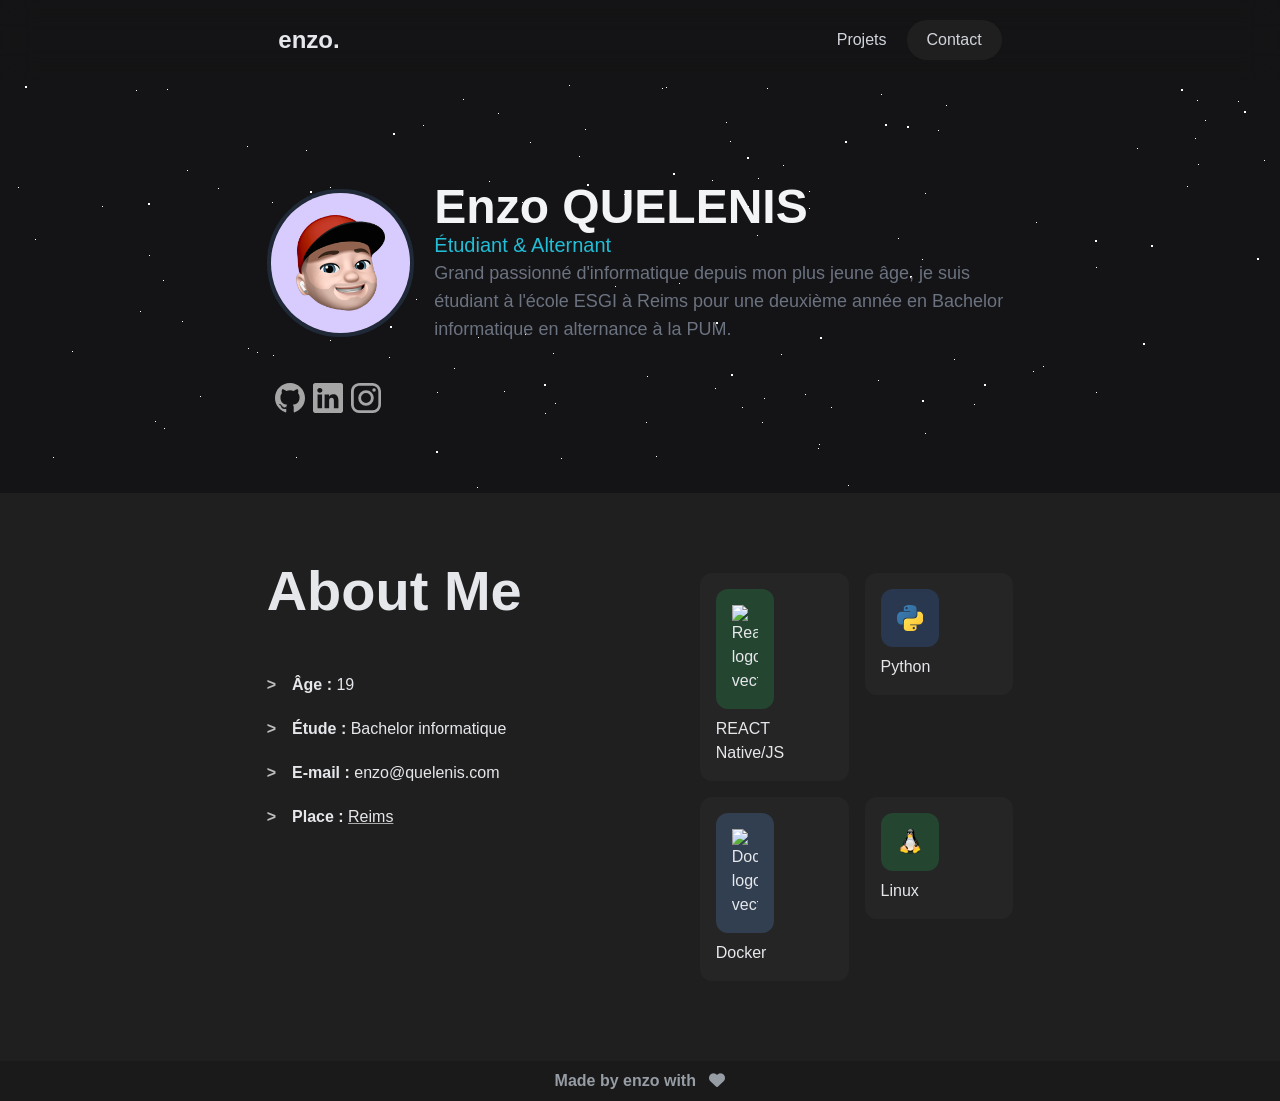
==== commit 5f2be584: "remove skill level" ====
--- a/index.html
+++ b/index.html
@@ -188,23 +188,6 @@
                                     <div class="container">
 
                                         <p class="mt-2">REACT Native/JS</p>
-                                        <div class="progress2 progress-moved">
-                                            <div class="progress-bar2" style="width: 80%;"></div>
-                                            <style>
-                                                @keyframes progress {
-                                                    10% {
-                                                        width: 10%;
-                                                        background: #d7ccfd;
-                                                    }
-
-                                                    80% {
-                                                        width: 80%;
-                                                        background: #f3c623;
-                                                        box-shadow: 0 0 40px #f3c623;
-                                                    }
-                                                }
-                                            </style>
-                                        </div>
                                     </div>
 
                                 </div>
@@ -248,23 +231,6 @@
                                     </div>
 
                                     <p class="mt-2">Python</p>
-                                    <div class="progress2 progress-moved">
-                                        <div class="progress-bar2" style="width: 65%;"></div>
-                                        <style>
-                                            @keyframes progress {
-                                                10% {
-                                                    width: 10%;
-                                                    background: #d7ccfd;
-                                                }
-
-                                                65% {
-                                                    width: 65%;
-                                                    background: #f3c623;
-                                                    box-shadow: 0 0 40px #f3c623;
-                                                }
-                                            }
-                                        </style>
-                                    </div>
 
                                 </div>
 
@@ -284,23 +250,6 @@
                                     </div>
 
                                     <p class="mt-2">Docker</p>
-                                    <div class="progress2 progress-moved">
-                                        <div class="progress-bar2" style="width: 65%;"></div>
-                                        <style>
-                                            @keyframes progress {
-                                                10% {
-                                                    width: 10%;
-                                                    background: #d7ccfd;
-                                                }
-
-                                                65% {
-                                                    width: 65%;
-                                                    background: #f3c623;
-                                                    box-shadow: 0 0 40px #f3c623;
-                                                }
-                                            }
-                                        </style>
-                                    </div>
 
                                 </div>
 
@@ -547,23 +496,6 @@
                                     </div>
 
                                     <p class="mt-2">Linux</p>
-                                    <div class="progress2 progress-moved">
-                                        <div class="progress-bar2" style="width: 60%;"></div>
-                                        <style>
-                                            @keyframes progress {
-                                                10% {
-                                                    width: 10%;
-                                                    background: #d7ccfd;
-                                                }
-
-                                                60% {
-                                                    width: 60%;
-                                                    background: #f3c623;
-                                                    box-shadow: 0 0 40px #f3c623;
-                                                }
-                                            }
-                                        </style>
-                                    </div>
 
                                 </div>
 
@@ -590,4 +522,4 @@
     <script src="./assets/static/js/index.js"></script>
 </body>
 
-</html>
+</html>
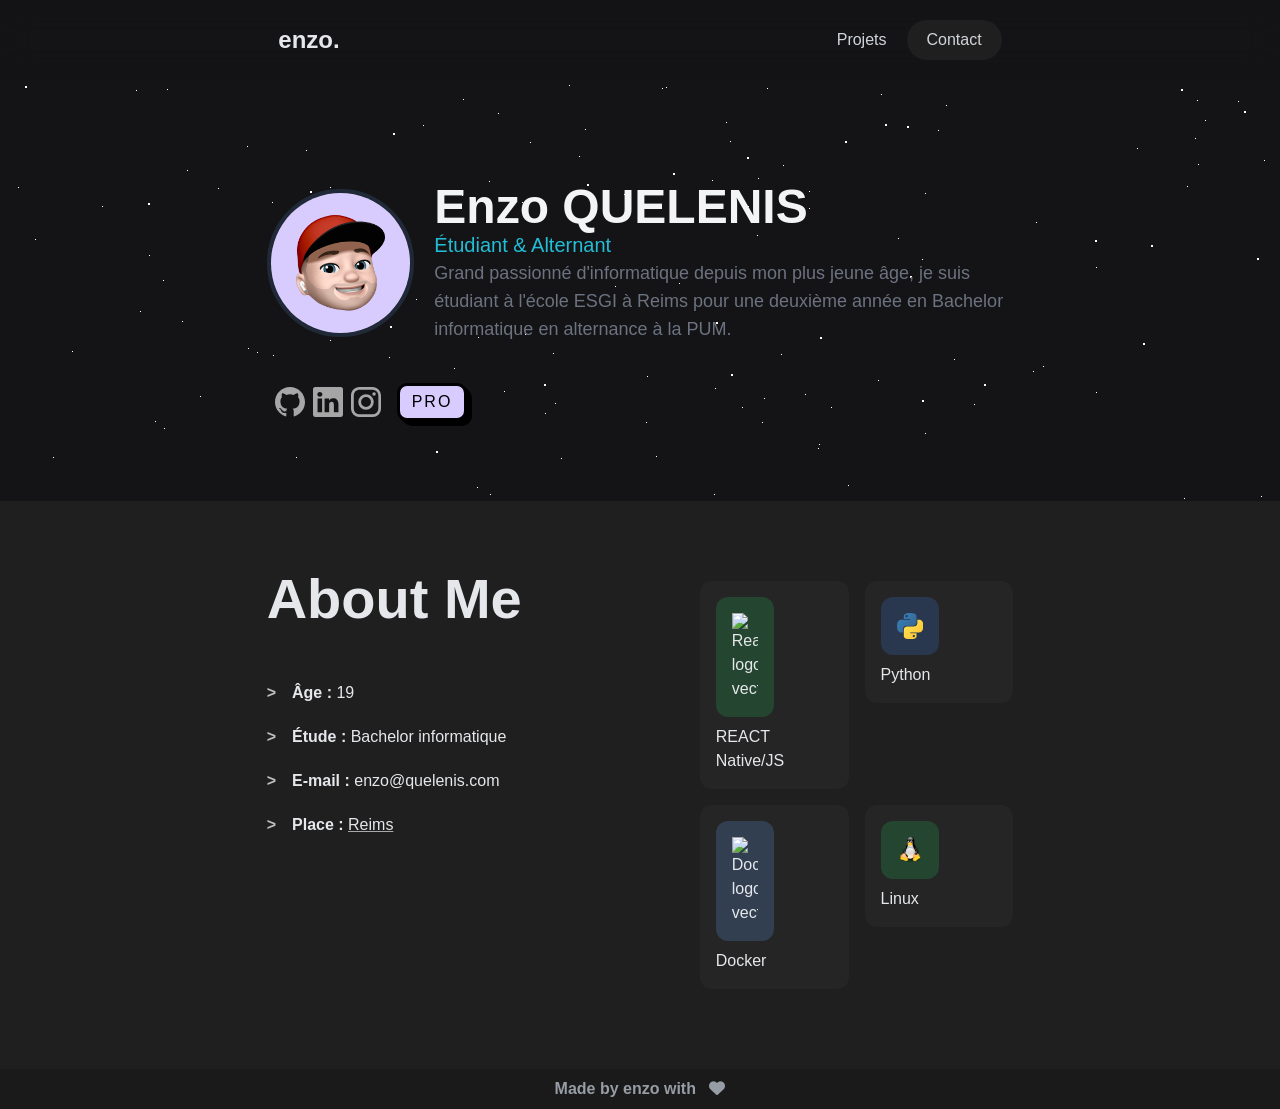
==== commit 25fa5542: "add pro button" ====
--- a/index.html
+++ b/index.html
@@ -3,17 +3,17 @@
 
 <head>
     <!-- META -->
-    <meta charSet="utf-8" />
-    <meta name="viewport" content="width=device-width, initial-scale=1.0" />
-    <meta name="title" content="Enzo" />
-    <meta name="description" content="Personal Portfolio" />
-    <meta property="og:type" content="website" />
-    <meta property="og:url" content="https://enzo.quelenis.com" />
-    <meta property="og:description" content="Personal Portfolio" />
-    <meta property="theme-color" content="#d6cdf9" />
+    <meta charSet="utf-8"/>
+    <meta name="viewport" content="width=device-width, initial-scale=1.0"/>
+    <meta name="title" content="Enzo"/>
+    <meta name="description" content="Personal Portfolio"/>
+    <meta property="og:type" content="website"/>
+    <meta property="og:url" content="https://enzo.quelenis.com"/>
+    <meta property="og:description" content="Personal Portfolio"/>
+    <meta property="theme-color" content="#d6cdf9"/>
     <meta name="msapplication-TileColor" content="#2b5797">
     <meta name="theme-color" content="#d8cefd">
-    <meta name="google-site-verification" content="1DzIDKdJ4SAQ7NdhD6KiRM_mS34m0MiGL3XZw2o_sRo" />
+    <meta name="google-site-verification" content="1DzIDKdJ4SAQ7NdhD6KiRM_mS34m0MiGL3XZw2o_sRo"/>
 
     <!-- ICON -->
     <link rel="apple-touch-icon" sizes="180x180" href="./assets/static/favicon_package/apple-touch-icon.png">
@@ -23,19 +23,19 @@
     <link rel="mask-icon" href="./assets/static/favicon_package/safari-pinned-tab.svg" color="#5bbad5">
 
     <!-- FONTS -->
-    <link rel="preconnect" href="https://fonts.gstatic.com" crossorigin />
-    <link rel="preconnect" href="https://fonts.googleapis.com" />
-    <link rel="preconnect" href="https://fonts.gstatic.com" />
+    <link rel="preconnect" href="https://fonts.gstatic.com" crossorigin/>
+    <link rel="preconnect" href="https://fonts.googleapis.com"/>
+    <link rel="preconnect" href="https://fonts.gstatic.com"/>
     <link rel="stylesheet" href="./assets/static/css/font.css">
     <style
-        data-href="https://fonts.googleapis.com/css2?family=Inter:wght@100;200;300;400;500;600;700;800;900&display=swap">
+            data-href="https://fonts.googleapis.com/css2?family=Inter:wght@100;200;300;400;500;600;700;800;900&display=swap">
     </style>
 
     <!-- STYLE -->
-    <link rel="stylesheet" href="./assets/static/css/69e0e60824bcaea6.css" data-n-g="" />
+    <link rel="stylesheet" href="./assets/static/css/69e0e60824bcaea6.css" data-n-g=""/>
     <link rel="stylesheet" href="https://cdnjs.cloudflare.com/ajax/libs/font-awesome/6.2.1/css/all.min.css"
-        integrity="sha512-MV7K8+y+gLIBoVD59lQIYicR65iaqukzvf/nwasF0nqhPay5w/9lJmVM2hMDcnK1OnMGCdVK+iQrJ7lzPJQd1w=="
-        crossorigin="anonymous" referrerpolicy="no-referrer" />
+          integrity="sha512-MV7K8+y+gLIBoVD59lQIYicR65iaqukzvf/nwasF0nqhPay5w/9lJmVM2hMDcnK1OnMGCdVK+iQrJ7lzPJQd1w=="
+          crossorigin="anonymous" referrerpolicy="no-referrer"/>
     <link rel="stylesheet" href="./assets/static/css/stylebg.css">
     <link rel="stylesheet" href="./assets/static/css/index.css">
 
@@ -48,457 +48,463 @@
 
 <body>
 
-    <div id="__next">
-
-        <!-- BLOC 1 -->
-
-        <div>
-            <div class="flex items-center justify-center sticky p-5 top-0 backdrop-blur-lg">
-                <div class="flex md:w-7/12 w-10/12 justify-between">
-                    <div class="flex items-center text-2xl font-bold text-gray-200">enzo.</div>
-                    <div class="flex items-center text-gray-300 ">
-                        <a class="px-5 p-2 transition rounded-full hover:bg-[#262626]"
-                            href="./projects.html">Projets</a>
-                        <a href="mailto:contact@enzoquelenis.com" target="_blank"
-                            class="px-5 p-2 transition rounded-full hover:bg-[#262626] bg-[#1f1f1f]">Contact</a>
-                    </div>
+<div id="__next">
+
+    <!-- BLOC 1 -->
+
+    <div>
+        <div class="flex items-center justify-center sticky p-5 top-0 backdrop-blur-lg">
+            <div class="flex md:w-7/12 w-10/12 justify-between">
+                <div class="flex items-center text-2xl font-bold text-gray-200">enzo.</div>
+                <div class="flex items-center text-gray-300 ">
+                    <a class="px-5 p-2 transition rounded-full hover:bg-[#262626]"
+                       href="./projects.html">Projets</a>
+                    <a href="mailto:contact@enzoquelenis.com" target="_blank"
+                       class="px-5 p-2 transition rounded-full hover:bg-[#262626] bg-[#1f1f1f]">Contact</a>
                 </div>
             </div>
-
-
-            <div id='stars'></div>
-            <div id='stars2'></div>
-            <div id='stars3'></div>
-
-            <div class="flex justify-center items-center mt-20">
-
-                <div class="md:w-7/12 w-10/12 mt-5">
-
-                    <div class="md:flex md:items-center">
-
-                        <div class="img-container mb-3 md:mb-0 md:mr-5">
-                            <img src="./assets/static/images/icon.png"
-                                class="rounded-full border-4 border-gray-800 md:h-auto md:w-auto w-5/12 h-5/12"
-                                alt="emoji de moi" />
+        </div>
+
+
+        <div id='stars'></div>
+        <div id='stars2'></div>
+        <div id='stars3'></div>
+
+        <div class="flex justify-center items-center mt-20">
+
+            <div class="md:w-7/12 w-10/12 mt-5">
+
+                <div class="md:flex md:items-center">
+
+                    <div class="img-container mb-3 md:mb-0 md:mr-5">
+                        <img src="./assets/static/images/icon.png"
+                             class="rounded-full border-4 border-gray-800 md:h-auto md:w-auto w-5/12 h-5/12"
+                             alt="emoji de moi"/>
+                    </div>
+                    <div class="">
+                        <p class="flex text-5xl font-bold text-gray-100">Enzo QUELENIS</p>
+                        <p class="flex text-fuchsia-600 text-opacity-65 text-xl font-medium" style="color: #22bdd6">
+                            Étudiant & Alternant
+                        </p>
+                        <div class=" text-lg text-gray-500 font-normal">
+                            <p class="">Grand passionné d&#x27;informatique depuis mon plus jeune âge,
+                                je suis étudiant à l&#x27;école ESGI à Reims pour une deuxième année
+                                en Bachelor informatique en alternance à la PUM.
+                            </p>
                         </div>
-                        <div class="">
-                            <p class="flex text-5xl font-bold text-gray-100">Enzo QUELENIS</p>
-                            <p class="flex text-fuchsia-600 text-opacity-65 text-xl font-medium" style="color: #22bdd6">
-                                Étudiant & Alternant
-                            </p>
-                            <div class=" text-lg text-gray-500 font-normal">
-                                <p class="">Grand passionné d&#x27;informatique depuis mon plus jeune âge,
-                                    je suis étudiant à l&#x27;école ESGI à Reims pour une deuxième année
-                                    en Bachelor informatique en alternance à la PUM.
-                                </p>
-                            </div>
-                        </div>
-
-                    </div>
-
-                    <div class="flex md:pt-10 pt-4 text-gray-400">
+                    </div>
+
+                </div>
+
+                <div class="flex items-center md:pt-10 pt-4 gap-4">
+
+                    <div class="flex text-gray-400">
 
                         <a href="https://github.com/Enzo-Qlns" target="_blank"
-                            class="ml-2 flex items-center hover:opacity-70 transition">
+                           class="ml-2 flex items-center hover:opacity-70 transition">
                             <svg xmlns="http://www.w3.org/2000/svg" width="30px" height="30px" viewBox="0 0 256 254"
-                                preserveAspectRatio="xMidYMid">
+                                 preserveAspectRatio="xMidYMid">
                                 <g>
                                     <path
-                                        d="M128.00106,0 C57.3172926,0 0,57.3066942 0,128.00106 C0,184.555281 36.6761997,232.535542 87.534937,249.460899 C93.9320223,250.645779 96.280588,246.684165 96.280588,243.303333 C96.280588,240.251045 96.1618878,230.167899 96.106777,219.472176 C60.4967585,227.215235 52.9826207,204.369712 52.9826207,204.369712 C47.1599584,189.574598 38.770408,185.640538 38.770408,185.640538 C27.1568785,177.696113 39.6458206,177.859325 39.6458206,177.859325 C52.4993419,178.762293 59.267365,191.04987 59.267365,191.04987 C70.6837675,210.618423 89.2115753,204.961093 96.5158685,201.690482 C97.6647155,193.417512 100.981959,187.77078 104.642583,184.574357 C76.211799,181.33766 46.324819,170.362144 46.324819,121.315702 C46.324819,107.340889 51.3250588,95.9223682 59.5132437,86.9583937 C58.1842268,83.7344152 53.8029229,70.715562 60.7532354,53.0843636 C60.7532354,53.0843636 71.5019501,49.6441813 95.9626412,66.2049595 C106.172967,63.368876 117.123047,61.9465949 128.00106,61.8978432 C138.879073,61.9465949 149.837632,63.368876 160.067033,66.2049595 C184.49805,49.6441813 195.231926,53.0843636 195.231926,53.0843636 C202.199197,70.715562 197.815773,83.7344152 196.486756,86.9583937 C204.694018,95.9223682 209.660343,107.340889 209.660343,121.315702 C209.660343,170.478725 179.716133,181.303747 151.213281,184.472614 C155.80443,188.444828 159.895342,196.234518 159.895342,208.176593 C159.895342,225.303317 159.746968,239.087361 159.746968,243.303333 C159.746968,246.709601 162.05102,250.70089 168.53925,249.443941 C219.370432,232.499507 256,184.536204 256,128.00106 C256,57.3066942 198.691187,0 128.00106,0 Z M47.9405593,182.340212 C47.6586465,182.976105 46.6581745,183.166873 45.7467277,182.730227 C44.8183235,182.312656 44.2968914,181.445722 44.5978808,180.80771 C44.8734344,180.152739 45.876026,179.97045 46.8023103,180.409216 C47.7328342,180.826786 48.2627451,181.702199 47.9405593,182.340212 Z M54.2367892,187.958254 C53.6263318,188.524199 52.4329723,188.261363 51.6232682,187.366874 C50.7860088,186.474504 50.6291553,185.281144 51.2480912,184.70672 C51.8776254,184.140775 53.0349512,184.405731 53.8743302,185.298101 C54.7115892,186.201069 54.8748019,187.38595 54.2367892,187.958254 Z M58.5562413,195.146347 C57.7719732,195.691096 56.4895886,195.180261 55.6968417,194.042013 C54.9125733,192.903764 54.9125733,191.538713 55.713799,190.991845 C56.5086651,190.444977 57.7719732,190.936735 58.5753181,192.066505 C59.3574669,193.22383 59.3574669,194.58888 58.5562413,195.146347 Z M65.8613592,203.471174 C65.1597571,204.244846 63.6654083,204.03712 62.5716717,202.981538 C61.4524999,201.94927 61.1409122,200.484596 61.8446341,199.710926 C62.5547146,198.935137 64.0575422,199.15346 65.1597571,200.200564 C66.2704506,201.230712 66.6095936,202.705984 65.8613592,203.471174 Z M75.3025151,206.281542 C74.9930474,207.284134 73.553809,207.739857 72.1039724,207.313809 C70.6562556,206.875043 69.7087748,205.700761 70.0012857,204.687571 C70.302275,203.678621 71.7478721,203.20382 73.2083069,203.659543 C74.6539041,204.09619 75.6035048,205.261994 75.3025151,206.281542 Z M86.046947,207.473627 C86.0829806,208.529209 84.8535871,209.404622 83.3316829,209.4237 C81.8013,209.457614 80.563428,208.603398 80.5464708,207.564772 C80.5464708,206.498591 81.7483088,205.631657 83.2786917,205.606221 C84.8005962,205.576546 86.046947,206.424403 86.046947,207.473627 Z M96.6021471,207.069023 C96.7844366,208.099171 95.7267341,209.156872 94.215428,209.438785 C92.7295577,209.710099 91.3539086,209.074206 91.1652603,208.052538 C90.9808515,206.996955 92.0576306,205.939253 93.5413813,205.66582 C95.054807,205.402984 96.4092596,206.021919 96.6021471,207.069023 Z"
-                                        fill="#a6a6a7"></path>
+                                            d="M128.00106,0 C57.3172926,0 0,57.3066942 0,128.00106 C0,184.555281 36.6761997,232.535542 87.534937,249.460899 C93.9320223,250.645779 96.280588,246.684165 96.280588,243.303333 C96.280588,240.251045 96.1618878,230.167899 96.106777,219.472176 C60.4967585,227.215235 52.9826207,204.369712 52.9826207,204.369712 C47.1599584,189.574598 38.770408,185.640538 38.770408,185.640538 C27.1568785,177.696113 39.6458206,177.859325 39.6458206,177.859325 C52.4993419,178.762293 59.267365,191.04987 59.267365,191.04987 C70.6837675,210.618423 89.2115753,204.961093 96.5158685,201.690482 C97.6647155,193.417512 100.981959,187.77078 104.642583,184.574357 C76.211799,181.33766 46.324819,170.362144 46.324819,121.315702 C46.324819,107.340889 51.3250588,95.9223682 59.5132437,86.9583937 C58.1842268,83.7344152 53.8029229,70.715562 60.7532354,53.0843636 C60.7532354,53.0843636 71.5019501,49.6441813 95.9626412,66.2049595 C106.172967,63.368876 117.123047,61.9465949 128.00106,61.8978432 C138.879073,61.9465949 149.837632,63.368876 160.067033,66.2049595 C184.49805,49.6441813 195.231926,53.0843636 195.231926,53.0843636 C202.199197,70.715562 197.815773,83.7344152 196.486756,86.9583937 C204.694018,95.9223682 209.660343,107.340889 209.660343,121.315702 C209.660343,170.478725 179.716133,181.303747 151.213281,184.472614 C155.80443,188.444828 159.895342,196.234518 159.895342,208.176593 C159.895342,225.303317 159.746968,239.087361 159.746968,243.303333 C159.746968,246.709601 162.05102,250.70089 168.53925,249.443941 C219.370432,232.499507 256,184.536204 256,128.00106 C256,57.3066942 198.691187,0 128.00106,0 Z M47.9405593,182.340212 C47.6586465,182.976105 46.6581745,183.166873 45.7467277,182.730227 C44.8183235,182.312656 44.2968914,181.445722 44.5978808,180.80771 C44.8734344,180.152739 45.876026,179.97045 46.8023103,180.409216 C47.7328342,180.826786 48.2627451,181.702199 47.9405593,182.340212 Z M54.2367892,187.958254 C53.6263318,188.524199 52.4329723,188.261363 51.6232682,187.366874 C50.7860088,186.474504 50.6291553,185.281144 51.2480912,184.70672 C51.8776254,184.140775 53.0349512,184.405731 53.8743302,185.298101 C54.7115892,186.201069 54.8748019,187.38595 54.2367892,187.958254 Z M58.5562413,195.146347 C57.7719732,195.691096 56.4895886,195.180261 55.6968417,194.042013 C54.9125733,192.903764 54.9125733,191.538713 55.713799,190.991845 C56.5086651,190.444977 57.7719732,190.936735 58.5753181,192.066505 C59.3574669,193.22383 59.3574669,194.58888 58.5562413,195.146347 Z M65.8613592,203.471174 C65.1597571,204.244846 63.6654083,204.03712 62.5716717,202.981538 C61.4524999,201.94927 61.1409122,200.484596 61.8446341,199.710926 C62.5547146,198.935137 64.0575422,199.15346 65.1597571,200.200564 C66.2704506,201.230712 66.6095936,202.705984 65.8613592,203.471174 Z M75.3025151,206.281542 C74.9930474,207.284134 73.553809,207.739857 72.1039724,207.313809 C70.6562556,206.875043 69.7087748,205.700761 70.0012857,204.687571 C70.302275,203.678621 71.7478721,203.20382 73.2083069,203.659543 C74.6539041,204.09619 75.6035048,205.261994 75.3025151,206.281542 Z M86.046947,207.473627 C86.0829806,208.529209 84.8535871,209.404622 83.3316829,209.4237 C81.8013,209.457614 80.563428,208.603398 80.5464708,207.564772 C80.5464708,206.498591 81.7483088,205.631657 83.2786917,205.606221 C84.8005962,205.576546 86.046947,206.424403 86.046947,207.473627 Z M96.6021471,207.069023 C96.7844366,208.099171 95.7267341,209.156872 94.215428,209.438785 C92.7295577,209.710099 91.3539086,209.074206 91.1652603,208.052538 C90.9808515,206.996955 92.0576306,205.939253 93.5413813,205.66582 C95.054807,205.402984 96.4092596,206.021919 96.6021471,207.069023 Z"
+                                            fill="#a6a6a7"></path>
                                 </g>
                             </svg>
                         </a>
 
                         <a href="https://www.linkedin.com/in/enzoquelenis/" target="_blank"
-                            class="ml-2 flex items-center hover:opacity-70 transition">
+                           class="ml-2 flex items-center hover:opacity-70 transition">
                             <svg xmlns="http://www.w3.org/2000/svg" width="30" height="30" viewBox="0 0 24 24"
-                                fill="#a6a6a7" preserveAspectRatio="xMidYMid">
+                                 fill="#a6a6a7" preserveAspectRatio="xMidYMid">
                                 <path
-                                    d="M22.23 0H1.77C.8 0 0 .77 0 1.72v20.56C0 23.23.8 24 1.77 24h20.46c.98 0 1.77-.77 1.77-1.72V1.72C24 .77 23.2 0 22.23 0zM7.27 20.1H3.65V9.24h3.62V20.1zM5.47 7.76h-.03c-1.22 0-2-.83-2-1.87 0-1.06.8-1.87 2.05-1.87 1.24 0 2 .8 2.02 1.87 0 1.04-.78 1.87-2.05 1.87zM20.34 20.1h-3.63v-5.8c0-1.45-.52-2.45-1.83-2.45-1 0-1.6.67-1.87 1.32-.1.23-.11.55-.11.88v6.05H9.28s.05-9.82 0-10.84h3.63v1.54a3.6 3.6 0 0 1 3.26-1.8c2.39 0 4.18 1.56 4.18 4.89v6.21z" />
+                                        d="M22.23 0H1.77C.8 0 0 .77 0 1.72v20.56C0 23.23.8 24 1.77 24h20.46c.98 0 1.77-.77 1.77-1.72V1.72C24 .77 23.2 0 22.23 0zM7.27 20.1H3.65V9.24h3.62V20.1zM5.47 7.76h-.03c-1.22 0-2-.83-2-1.87 0-1.06.8-1.87 2.05-1.87 1.24 0 2 .8 2.02 1.87 0 1.04-.78 1.87-2.05 1.87zM20.34 20.1h-3.63v-5.8c0-1.45-.52-2.45-1.83-2.45-1 0-1.6.67-1.87 1.32-.1.23-.11.55-.11.88v6.05H9.28s.05-9.82 0-10.84h3.63v1.54a3.6 3.6 0 0 1 3.26-1.8c2.39 0 4.18 1.56 4.18 4.89v6.21z"/>
                             </svg>
                         </a>
 
                         <a href="https://www.instagram.com/enzo_qlns/" target="_blank"
-                            class="ml-2 flex items-center hover:opacity-70 transition">
+                           class="ml-2 flex items-center hover:opacity-70 transition">
                             <svg xmlns="http://www.w3.org/2000/svg" width="30" height="30" viewBox="0 0 24 24"
-                                fill="#a6a6a7" preserveAspectRatio="xMidYMid">
+                                 fill="#a6a6a7" preserveAspectRatio="xMidYMid">
                                 <path
-                                    d="M16.98 0a6.9 6.9 0 0 1 5.08 1.98A6.94 6.94 0 0 1 24 7.02v9.96c0 2.08-.68 3.87-1.98 5.13A7.14 7.14 0 0 1 16.94 24H7.06a7.06 7.06 0 0 1-5.03-1.89A6.96 6.96 0 0 1 0 16.94V7.02C0 2.8 2.8 0 7.02 0h9.96zm.05 2.23H7.06c-1.45 0-2.7.43-3.53 1.25a4.82 4.82 0 0 0-1.3 3.54v9.92c0 1.5.43 2.7 1.3 3.58a5 5 0 0 0 3.53 1.25h9.88a5 5 0 0 0 3.53-1.25 4.73 4.73 0 0 0 1.4-3.54V7.02a5 5 0 0 0-1.3-3.49 4.82 4.82 0 0 0-3.54-1.3zM12 5.76c3.39 0 6.2 2.8 6.2 6.2a6.2 6.2 0 0 1-12.4 0 6.2 6.2 0 0 1 6.2-6.2zm0 2.22a3.99 3.99 0 0 0-3.97 3.97A3.99 3.99 0 0 0 12 15.92a3.99 3.99 0 0 0 3.97-3.97A3.99 3.99 0 0 0 12 7.98zm6.44-3.77a1.4 1.4 0 1 1 0 2.8 1.4 1.4 0 0 1 0-2.8z" />
+                                        d="M16.98 0a6.9 6.9 0 0 1 5.08 1.98A6.94 6.94 0 0 1 24 7.02v9.96c0 2.08-.68 3.87-1.98 5.13A7.14 7.14 0 0 1 16.94 24H7.06a7.06 7.06 0 0 1-5.03-1.89A6.96 6.96 0 0 1 0 16.94V7.02C0 2.8 2.8 0 7.02 0h9.96zm.05 2.23H7.06c-1.45 0-2.7.43-3.53 1.25a4.82 4.82 0 0 0-1.3 3.54v9.92c0 1.5.43 2.7 1.3 3.58a5 5 0 0 0 3.53 1.25h9.88a5 5 0 0 0 3.53-1.25 4.73 4.73 0 0 0 1.4-3.54V7.02a5 5 0 0 0-1.3-3.49 4.82 4.82 0 0 0-3.54-1.3zM12 5.76c3.39 0 6.2 2.8 6.2 6.2a6.2 6.2 0 0 1-12.4 0 6.2 6.2 0 0 1 6.2-6.2zm0 2.22a3.99 3.99 0 0 0-3.97 3.97A3.99 3.99 0 0 0 12 15.92a3.99 3.99 0 0 0 3.97-3.97A3.99 3.99 0 0 0 12 7.98zm6.44-3.77a1.4 1.4 0 1 1 0 2.8 1.4 1.4 0 0 1 0-2.8z"/>
                             </svg>
                         </a>
 
                     </div>
+                    <!-- HTML !-->
+                    <!-- HTML !-->
+                    <button class="button-54" role="button" onclick="goToLink('https://www.enzoquelenis.fr')">Pro
+                    </button>
 
                 </div>
 
             </div>
 
-            <!-- BLOC 2 -->
-
-            <div class="flex justify-center items-center w-screen mt-20 bg-[#1f1f1f] py-20">
-
-                <div class="md:flex md:w-7/12 w-10/12 justify-between items-center mapSkills ">
-
-                    <div class="md:w-2/3 text-gray-200" id="blockAbout">
-
-                        <p class="text-3xl font-semibold">About Me</p>
-                        <div class="mt-5 row first">
-                            <span><strong>Âge : </strong> 19 </span>
-                        </div>
-                        <div class="mt-5 row">
-                            <span><strong>Étude : </strong> Bachelor informatique</span>
-                        </div>
-                        <div class="mt-5 row">
+        </div>
+
+        <!-- BLOC 2 -->
+
+        <div class="flex justify-center items-center w-screen mt-20 bg-[#1f1f1f] py-20">
+
+            <div class="md:flex md:w-7/12 w-10/12 justify-between items-center mapSkills ">
+
+                <div class="md:w-2/3 text-gray-200" id="blockAbout">
+
+                    <p class="text-3xl font-semibold">About Me</p>
+                    <div class="mt-5 row first">
+                        <span><strong>Âge : </strong> 19 </span>
+                    </div>
+                    <div class="mt-5 row">
+                        <span><strong>Étude : </strong> Bachelor informatique</span>
+                    </div>
+                    <div class="mt-5 row">
                             <span><strong>E-mail : </strong><a href="mailto:enzo@quelenis.com" target="_blank">
                                     enzo@quelenis.com</a></span>
-                        </div>
-                        <div class="mt-5 row">
+                    </div>
+                    <div class="mt-5 row">
                             <span>
                                 <strong>Place : </strong><a id="place" target="_blank">Reims</a>
                             </span>
-                        </div>
-
-                    </div>
-
-                    <div id="spinner"></div>
-
-                    <iframe id="iframe_map"
+                    </div>
+
+                </div>
+
+                <div id="spinner"></div>
+
+                <iframe id="iframe_map"
                         src="https://www.google.com/maps/embed?pb=!1m18!1m12!1m3!1d83334.45352434482!2d3.9727076346338603!3d49.253623299126325!2m3!1f0!2f0!3f0!3m2!1i1024!2i768!4f13.1!3m3!1m2!1s0x47e974334a533b09%3A0x40a5fb99a3b45c0!2s51100%20Reims!5e0!3m2!1sfr!2sfr!4v1670368011593!5m2!1sfr!2sfr"
                         allowfullscreen="" loading="lazy" referrerpolicy="no-referrer-when-downgrade">
-                    </iframe>
-                    <i class="fa-regular fa-circle-xmark" id="mark"></i>
-
-                    <div class="justify-center md:w-1/2 flex grid grid-cols-2 gap-4 text-gray-200 font-medium md:mt-0 mt-5"
-                        id="skills">
-
-                        <div class="flex justify-center">
-
-                            <div class="w-full">
-
-                                <div class="p-4 rounded-xl bg-[#252525]" id="individualSkills">
-
-                                    <div class="w-1/2 rounded-xl bg-green-500 p-4 bg-opacity-20">
-
-                                        <img class="larger" src="https://cdn.worldvectorlogo.com/logos/react-2.svg"
-                                            alt="React logo vector">
-
-                                    </div>
-
-                                    <div class="container">
-
-                                        <p class="mt-2">REACT Native/JS</p>
-                                    </div>
+                </iframe>
+                <i class="fa-regular fa-circle-xmark" id="mark"></i>
+
+                <div class="justify-center md:w-1/2 flex grid grid-cols-2 gap-4 text-gray-200 font-medium md:mt-0 mt-5"
+                     id="skills">
+
+                    <div class="flex justify-center">
+
+                        <div class="w-full">
+
+                            <div class="p-4 rounded-xl bg-[#252525]" id="individualSkills">
+
+                                <div class="w-1/2 rounded-xl bg-green-500 p-4 bg-opacity-20">
+
+                                    <img class="larger" src="https://cdn.worldvectorlogo.com/logos/react-2.svg"
+                                         alt="React logo vector">
 
                                 </div>
 
+                                <div class="container">
+
+                                    <p class="mt-2">REACT Native/JS</p>
+                                </div>
+
                             </div>
 
                         </div>
 
-                        <div class="flex justify-center">
-
-                            <div class="w-full">
-
-                                <div class="p-4 rounded-xl bg-[#252525]" id="individualSkills">
-
-                                    <div class="w-1/2 rounded-xl bg-blue-500 p-4 bg-opacity-20">
-
-                                        <svg viewBox="0 -0.5 256 256" version="1.1" xmlns="http://www.w3.org/2000/svg"
-                                            xmlns:xlink="http://www.w3.org/1999/xlink" preserveAspectRatio="xMidYMid">
-                                            <defs>
-                                                <linearGradient x1="12.9593594%" y1="12.0393928%" x2="79.6388325%"
-                                                    y2="78.2008538%" id="linearGradient-1">
-                                                    <stop stop-color="#387EB8" offset="0%"></stop>
-                                                    <stop stop-color="#366994" offset="100%"></stop>
-                                                </linearGradient>
-                                                <linearGradient x1="19.127525%" y1="20.5791813%" x2="90.7415328%"
-                                                    y2="88.4290372%" id="linearGradient-2">
-                                                    <stop stop-color="#FFE052" offset="0%"></stop>
-                                                    <stop stop-color="#FFC331" offset="100%"></stop>
-                                                </linearGradient>
-                                            </defs>
-                                            <g>
-                                                <path
+                    </div>
+
+                    <div class="flex justify-center">
+
+                        <div class="w-full">
+
+                            <div class="p-4 rounded-xl bg-[#252525]" id="individualSkills">
+
+                                <div class="w-1/2 rounded-xl bg-blue-500 p-4 bg-opacity-20">
+
+                                    <svg viewBox="0 -0.5 256 256" version="1.1" xmlns="http://www.w3.org/2000/svg"
+                                         xmlns:xlink="http://www.w3.org/1999/xlink" preserveAspectRatio="xMidYMid">
+                                        <defs>
+                                            <linearGradient x1="12.9593594%" y1="12.0393928%" x2="79.6388325%"
+                                                            y2="78.2008538%" id="linearGradient-1">
+                                                <stop stop-color="#387EB8" offset="0%"></stop>
+                                                <stop stop-color="#366994" offset="100%"></stop>
+                                            </linearGradient>
+                                            <linearGradient x1="19.127525%" y1="20.5791813%" x2="90.7415328%"
+                                                            y2="88.4290372%" id="linearGradient-2">
+                                                <stop stop-color="#FFE052" offset="0%"></stop>
+                                                <stop stop-color="#FFC331" offset="100%"></stop>
+                                            </linearGradient>
+                                        </defs>
+                                        <g>
+                                            <path
                                                     d="M126.915866,0.0722755491 C62.0835831,0.0722801733 66.1321288,28.1874648 66.1321288,28.1874648 L66.2044043,57.3145115 L128.072276,57.3145115 L128.072276,66.0598532 L41.6307171,66.0598532 C41.6307171,66.0598532 0.144551098,61.3549438 0.144551098,126.771315 C0.144546474,192.187673 36.3546019,189.867871 36.3546019,189.867871 L57.9649915,189.867871 L57.9649915,159.51214 C57.9649915,159.51214 56.8001363,123.302089 93.5968379,123.302089 L154.95878,123.302089 C154.95878,123.302089 189.434218,123.859386 189.434218,89.9830604 L189.434218,33.9695088 C189.434218,33.9695041 194.668541,0.0722755491 126.915866,0.0722755491 L126.915866,0.0722755491 L126.915866,0.0722755491 Z M92.8018069,19.6589497 C98.9572068,19.6589452 103.932242,24.6339846 103.932242,30.7893845 C103.932246,36.9447844 98.9572068,41.9198193 92.8018069,41.9198193 C86.646407,41.9198239 81.6713721,36.9447844 81.6713721,30.7893845 C81.6713674,24.6339846 86.646407,19.6589497 92.8018069,19.6589497 L92.8018069,19.6589497 L92.8018069,19.6589497 Z"
                                                     fill="url(#linearGradient-1)"></path>
-                                                <path
+                                            <path
                                                     d="M128.757101,254.126271 C193.589403,254.126271 189.540839,226.011081 189.540839,226.011081 L189.468564,196.884035 L127.600692,196.884035 L127.600692,188.138693 L214.042251,188.138693 C214.042251,188.138693 255.528417,192.843589 255.528417,127.427208 C255.52844,62.0108566 219.318366,64.3306589 219.318366,64.3306589 L197.707976,64.3306589 L197.707976,94.6863832 C197.707976,94.6863832 198.87285,130.896434 162.07613,130.896434 L100.714182,130.896434 C100.714182,130.896434 66.238745,130.339138 66.238745,164.215486 L66.238745,220.229038 C66.238745,220.229038 61.0044225,254.126271 128.757101,254.126271 L128.757101,254.126271 L128.757101,254.126271 Z M162.87116,234.539597 C156.715759,234.539597 151.740726,229.564564 151.740726,223.409162 C151.740726,217.253759 156.715759,212.278727 162.87116,212.278727 C169.026563,212.278727 174.001595,217.253759 174.001595,223.409162 C174.001618,229.564564 169.026563,234.539597 162.87116,234.539597 L162.87116,234.539597 L162.87116,234.539597 Z"
                                                     fill="url(#linearGradient-2)"></path>
-                                            </g>
-                                        </svg>
-
-                                    </div>
-
-                                    <p class="mt-2">Python</p>
+                                        </g>
+                                    </svg>
 
                                 </div>
 
+                                <p class="mt-2">Python</p>
+
                             </div>
 
                         </div>
 
-                        <div class="flex justify-center h-full">
-
-                            <div class="w-full">
-
-                                <div class="p-4 rounded-xl bg-[#252525]" id="individualSkills">
-
-                                    <div class="w-1/2 rounded-xl bg-blue-400 p-4 bg-opacity-20">
-                                        <img class="larger" src="https://cdn.worldvectorlogo.com/logos/docker-4.svg"
-                                            alt="Docker logo vector">
-                                    </div>
-
-                                    <p class="mt-2">Docker</p>
-
+                    </div>
+
+                    <div class="flex justify-center h-full">
+
+                        <div class="w-full">
+
+                            <div class="p-4 rounded-xl bg-[#252525]" id="individualSkills">
+
+                                <div class="w-1/2 rounded-xl bg-blue-400 p-4 bg-opacity-20">
+                                    <img class="larger" src="https://cdn.worldvectorlogo.com/logos/docker-4.svg"
+                                         alt="Docker logo vector">
                                 </div>
 
+                                <p class="mt-2">Docker</p>
+
                             </div>
 
                         </div>
 
-                        <div class="flex justify-center">
-
-                            <div class="w-full">
-
-                                <div class="p-4 rounded-xl bg-[#252525]" id="individualSkills">
-
-                                    <div class="w-1/2 rounded-xl bg-green-500 p-4 bg-opacity-20">
-
-                                        <svg viewBox="-19.5 0 295 295" version="1.1" xmlns="http://www.w3.org/2000/svg"
-                                            xmlns:xlink="http://www.w3.org/1999/xlink" preserveAspectRatio="xMidYMid">
-                                            <defs>
-                                                <filter x="-50%" y="-50%" width="200%" height="200%"
+                    </div>
+
+                    <div class="flex justify-center">
+
+                        <div class="w-full">
+
+                            <div class="p-4 rounded-xl bg-[#252525]" id="individualSkills">
+
+                                <div class="w-1/2 rounded-xl bg-green-500 p-4 bg-opacity-20">
+
+                                    <svg viewBox="-19.5 0 295 295" version="1.1" xmlns="http://www.w3.org/2000/svg"
+                                         xmlns:xlink="http://www.w3.org/1999/xlink" preserveAspectRatio="xMidYMid">
+                                        <defs>
+                                            <filter x="-50%" y="-50%" width="200%" height="200%"
                                                     filterUnits="objectBoundingBox" id="filter-1">
-                                                    <feOffset dx="0" dy="0" in="SourceAlpha"
-                                                        result="shadowOffsetOuter1"></feOffset>
-                                                    <feGaussianBlur stdDeviation="6.5" in="shadowOffsetOuter1"
-                                                        result="shadowBlurOuter1"></feGaussianBlur>
-                                                </filter>
-                                                <linearGradient x1="48.5477412%" y1="115.276174%" x2="51.0473804%"
-                                                    y2="41.3637237%" id="linearGradient-2">
-                                                    <stop stop-color="#FFEED7" offset="0%"></stop>
-                                                    <stop stop-color="#BDBFC2" offset="100%"></stop>
-                                                </linearGradient>
-                                                <linearGradient x1="54.4065463%" y1="2.40410545%" x2="46.1753957%"
-                                                    y2="90.5422349%" id="linearGradient-3">
-                                                    <stop stop-color="#FFFFFF" stop-opacity="0.8" offset="0%">
-                                                    </stop>
-                                                    <stop stop-color="#FFFFFF" stop-opacity="0" offset="100%">
-                                                    </stop>
-                                                </linearGradient>
-                                                <linearGradient x1="51.859653%" y1="88.2477484%" x2="47.9469396%"
-                                                    y2="9.74782136%" id="linearGradient-4">
-                                                    <stop stop-color="#FFEED7" offset="0%"></stop>
-                                                    <stop stop-color="#BDBFC2" offset="100%"></stop>
-                                                </linearGradient>
-                                                <linearGradient x1="49.9251097%" y1="85.4900173%" x2="49.9236843%"
-                                                    y2="13.8109272%" id="linearGradient-5">
-                                                    <stop stop-color="#FFEED7" offset="0%"></stop>
-                                                    <stop stop-color="#BDBFC2" offset="100%"></stop>
-                                                </linearGradient>
-                                                <linearGradient x1="53.9014071%" y1="3.10177585%" x2="45.9555354%"
-                                                    y2="93.8949571%" id="linearGradient-6">
-                                                    <stop stop-color="#FFFFFF" stop-opacity="0.65" offset="0%">
-                                                    </stop>
-                                                    <stop stop-color="#FFFFFF" stop-opacity="0" offset="100%">
-                                                    </stop>
-                                                </linearGradient>
-                                                <linearGradient x1="45.5928761%" y1="5.47459052%" x2="54.811359%"
-                                                    y2="93.5235162%" id="linearGradient-7">
-                                                    <stop stop-color="#FFFFFF" stop-opacity="0.65" offset="0%">
-                                                    </stop>
-                                                    <stop stop-color="#FFFFFF" stop-opacity="0" offset="100%">
-                                                    </stop>
-                                                </linearGradient>
-                                                <linearGradient x1="49.9844987%" y1="89.8452442%" x2="49.9844987%"
-                                                    y2="40.6316864%" id="linearGradient-8">
-                                                    <stop stop-color="#FFEED7" offset="0%"></stop>
-                                                    <stop stop-color="#BDBFC2" offset="100%"></stop>
-                                                </linearGradient>
-                                                <linearGradient x1="53.5047131%" y1="99.97524%" x2="42.7455968%"
-                                                    y2="23.5451715%" id="linearGradient-9">
-                                                    <stop stop-color="#FFEED7" offset="0%"></stop>
-                                                    <stop stop-color="#BDBFC2" offset="100%"></stop>
-                                                </linearGradient>
-                                                <linearGradient x1="49.8413363%" y1="13.2289558%" x2="50.2412612%"
-                                                    y2="94.6729694%" id="linearGradient-10">
-                                                    <stop stop-color="#FFFFFF" stop-opacity="0.8" offset="0%">
-                                                    </stop>
-                                                    <stop stop-color="#FFFFFF" stop-opacity="0" offset="100%">
-                                                    </stop>
-                                                </linearGradient>
-                                                <linearGradient x1="49.9272298%" y1="37.3270337%" x2="50.7270446%"
-                                                    y2="92.7824735%" id="linearGradient-11">
-                                                    <stop stop-color="#FFFFFF" stop-opacity="0.65" offset="0%">
-                                                    </stop>
-                                                    <stop stop-color="#FFFFFF" stop-opacity="0" offset="100%">
-                                                    </stop>
-                                                </linearGradient>
-                                                <linearGradient x1="49.8755597%" y1="2.29900584%" x2="49.8755597%"
-                                                    y2="81.203617%" id="linearGradient-12">
-                                                    <stop stop-color="#FFFFFF" stop-opacity="0.65" offset="0%">
-                                                    </stop>
-                                                    <stop stop-color="#FFFFFF" stop-opacity="0" offset="100%">
-                                                    </stop>
-                                                </linearGradient>
-                                                <linearGradient x1="49.8334391%" y1="2.27189065%" x2="49.8240398%"
-                                                    y2="71.7989617%" id="linearGradient-13">
-                                                    <stop stop-color="#FFFFFF" stop-opacity="0.65" offset="0%">
-                                                    </stop>
-                                                    <stop stop-color="#FFFFFF" stop-opacity="0" offset="100%">
-                                                    </stop>
-                                                </linearGradient>
-                                                <linearGradient x1="53.4670683%" y1="48.9213861%" x2="38.9488708%"
-                                                    y2="98.0999776%" id="linearGradient-14">
-                                                    <stop stop-color="#FFA63F" offset="0%"></stop>
-                                                    <stop stop-color="#FFFF00" offset="100%"></stop>
-                                                </linearGradient>
-                                                <linearGradient x1="52.3731508%" y1="143.008909%" x2="47.57909%"
-                                                    y2="-64.6215389%" id="linearGradient-15">
-                                                    <stop stop-color="#FFEED7" offset="0%"></stop>
-                                                    <stop stop-color="#BDBFC2" offset="100%"></stop>
-                                                </linearGradient>
-                                                <linearGradient x1="30.580815%" y1="34.0241079%" x2="65.8867024%"
-                                                    y2="89.175349%" id="linearGradient-16">
-                                                    <stop stop-color="#FFA63F" offset="0%"></stop>
-                                                    <stop stop-color="#FFFF00" offset="100%"></stop>
-                                                </linearGradient>
-                                                <linearGradient x1="59.5715091%" y1="-17.2155207%" x2="48.3608522%"
-                                                    y2="66.1184465%" id="linearGradient-17">
-                                                    <stop stop-color="#FFFFFF" stop-opacity="0.65" offset="0%">
-                                                    </stop>
-                                                    <stop stop-color="#FFFFFF" stop-opacity="0" offset="100%">
-                                                    </stop>
-                                                </linearGradient>
-                                                <linearGradient x1="47.7689553%" y1="1.56481301%" x2="51.3733028%"
-                                                    y2="104.312856%" id="linearGradient-18">
-                                                    <stop stop-color="#FFFFFF" stop-opacity="0.65" offset="0%">
-                                                    </stop>
-                                                    <stop stop-color="#FFFFFF" stop-opacity="0" offset="100%">
-                                                    </stop>
-                                                </linearGradient>
-                                                <linearGradient x1="43.5495626%" y1="4.5334861%" x2="57.1143288%"
-                                                    y2="92.8267174%" id="linearGradient-19">
-                                                    <stop stop-color="#FFFFFF" stop-opacity="0.65" offset="0%">
-                                                    </stop>
-                                                    <stop stop-color="#FFFFFF" stop-opacity="0" offset="100%">
-                                                    </stop>
-                                                </linearGradient>
-                                                <linearGradient x1="49.7328042%" y1="17.6085216%" x2="50.5582487%"
-                                                    y2="99.3854667%" id="linearGradient-20">
-                                                    <stop stop-color="#FFA63F" offset="0%"></stop>
-                                                    <stop stop-color="#FFFF00" offset="100%"></stop>
-                                                </linearGradient>
-                                                <linearGradient x1="50.1697217%" y1="2.89048531%" x2="49.6802359%"
-                                                    y2="94.1704279%" id="linearGradient-21">
-                                                    <stop stop-color="#FFFFFF" stop-opacity="0.65" offset="0%">
-                                                    </stop>
-                                                    <stop stop-color="#FFFFFF" stop-opacity="0" offset="100%">
-                                                    </stop>
-                                                </linearGradient>
-                                            </defs>
-                                            <g fill="none">
-                                                <g transform="translate(10.000000, 0.000000)">
-                                                    <path
+                                                <feOffset dx="0" dy="0" in="SourceAlpha"
+                                                          result="shadowOffsetOuter1"></feOffset>
+                                                <feGaussianBlur stdDeviation="6.5" in="shadowOffsetOuter1"
+                                                                result="shadowBlurOuter1"></feGaussianBlur>
+                                            </filter>
+                                            <linearGradient x1="48.5477412%" y1="115.276174%" x2="51.0473804%"
+                                                            y2="41.3637237%" id="linearGradient-2">
+                                                <stop stop-color="#FFEED7" offset="0%"></stop>
+                                                <stop stop-color="#BDBFC2" offset="100%"></stop>
+                                            </linearGradient>
+                                            <linearGradient x1="54.4065463%" y1="2.40410545%" x2="46.1753957%"
+                                                            y2="90.5422349%" id="linearGradient-3">
+                                                <stop stop-color="#FFFFFF" stop-opacity="0.8" offset="0%">
+                                                </stop>
+                                                <stop stop-color="#FFFFFF" stop-opacity="0" offset="100%">
+                                                </stop>
+                                            </linearGradient>
+                                            <linearGradient x1="51.859653%" y1="88.2477484%" x2="47.9469396%"
+                                                            y2="9.74782136%" id="linearGradient-4">
+                                                <stop stop-color="#FFEED7" offset="0%"></stop>
+                                                <stop stop-color="#BDBFC2" offset="100%"></stop>
+                                            </linearGradient>
+                                            <linearGradient x1="49.9251097%" y1="85.4900173%" x2="49.9236843%"
+                                                            y2="13.8109272%" id="linearGradient-5">
+                                                <stop stop-color="#FFEED7" offset="0%"></stop>
+                                                <stop stop-color="#BDBFC2" offset="100%"></stop>
+                                            </linearGradient>
+                                            <linearGradient x1="53.9014071%" y1="3.10177585%" x2="45.9555354%"
+                                                            y2="93.8949571%" id="linearGradient-6">
+                                                <stop stop-color="#FFFFFF" stop-opacity="0.65" offset="0%">
+                                                </stop>
+                                                <stop stop-color="#FFFFFF" stop-opacity="0" offset="100%">
+                                                </stop>
+                                            </linearGradient>
+                                            <linearGradient x1="45.5928761%" y1="5.47459052%" x2="54.811359%"
+                                                            y2="93.5235162%" id="linearGradient-7">
+                                                <stop stop-color="#FFFFFF" stop-opacity="0.65" offset="0%">
+                                                </stop>
+                                                <stop stop-color="#FFFFFF" stop-opacity="0" offset="100%">
+                                                </stop>
+                                            </linearGradient>
+                                            <linearGradient x1="49.9844987%" y1="89.8452442%" x2="49.9844987%"
+                                                            y2="40.6316864%" id="linearGradient-8">
+                                                <stop stop-color="#FFEED7" offset="0%"></stop>
+                                                <stop stop-color="#BDBFC2" offset="100%"></stop>
+                                            </linearGradient>
+                                            <linearGradient x1="53.5047131%" y1="99.97524%" x2="42.7455968%"
+                                                            y2="23.5451715%" id="linearGradient-9">
+                                                <stop stop-color="#FFEED7" offset="0%"></stop>
+                                                <stop stop-color="#BDBFC2" offset="100%"></stop>
+                                            </linearGradient>
+                                            <linearGradient x1="49.8413363%" y1="13.2289558%" x2="50.2412612%"
+                                                            y2="94.6729694%" id="linearGradient-10">
+                                                <stop stop-color="#FFFFFF" stop-opacity="0.8" offset="0%">
+                                                </stop>
+                                                <stop stop-color="#FFFFFF" stop-opacity="0" offset="100%">
+                                                </stop>
+                                            </linearGradient>
+                                            <linearGradient x1="49.9272298%" y1="37.3270337%" x2="50.7270446%"
+                                                            y2="92.7824735%" id="linearGradient-11">
+                                                <stop stop-color="#FFFFFF" stop-opacity="0.65" offset="0%">
+                                                </stop>
+                                                <stop stop-color="#FFFFFF" stop-opacity="0" offset="100%">
+                                                </stop>
+                                            </linearGradient>
+                                            <linearGradient x1="49.8755597%" y1="2.29900584%" x2="49.8755597%"
+                                                            y2="81.203617%" id="linearGradient-12">
+                                                <stop stop-color="#FFFFFF" stop-opacity="0.65" offset="0%">
+                                                </stop>
+                                                <stop stop-color="#FFFFFF" stop-opacity="0" offset="100%">
+                                                </stop>
+                                            </linearGradient>
+                                            <linearGradient x1="49.8334391%" y1="2.27189065%" x2="49.8240398%"
+                                                            y2="71.7989617%" id="linearGradient-13">
+                                                <stop stop-color="#FFFFFF" stop-opacity="0.65" offset="0%">
+                                                </stop>
+                                                <stop stop-color="#FFFFFF" stop-opacity="0" offset="100%">
+                                                </stop>
+                                            </linearGradient>
+                                            <linearGradient x1="53.4670683%" y1="48.9213861%" x2="38.9488708%"
+                                                            y2="98.0999776%" id="linearGradient-14">
+                                                <stop stop-color="#FFA63F" offset="0%"></stop>
+                                                <stop stop-color="#FFFF00" offset="100%"></stop>
+                                            </linearGradient>
+                                            <linearGradient x1="52.3731508%" y1="143.008909%" x2="47.57909%"
+                                                            y2="-64.6215389%" id="linearGradient-15">
+                                                <stop stop-color="#FFEED7" offset="0%"></stop>
+                                                <stop stop-color="#BDBFC2" offset="100%"></stop>
+                                            </linearGradient>
+                                            <linearGradient x1="30.580815%" y1="34.0241079%" x2="65.8867024%"
+                                                            y2="89.175349%" id="linearGradient-16">
+                                                <stop stop-color="#FFA63F" offset="0%"></stop>
+                                                <stop stop-color="#FFFF00" offset="100%"></stop>
+                                            </linearGradient>
+                                            <linearGradient x1="59.5715091%" y1="-17.2155207%" x2="48.3608522%"
+                                                            y2="66.1184465%" id="linearGradient-17">
+                                                <stop stop-color="#FFFFFF" stop-opacity="0.65" offset="0%">
+                                                </stop>
+                                                <stop stop-color="#FFFFFF" stop-opacity="0" offset="100%">
+                                                </stop>
+                                            </linearGradient>
+                                            <linearGradient x1="47.7689553%" y1="1.56481301%" x2="51.3733028%"
+                                                            y2="104.312856%" id="linearGradient-18">
+                                                <stop stop-color="#FFFFFF" stop-opacity="0.65" offset="0%">
+                                                </stop>
+                                                <stop stop-color="#FFFFFF" stop-opacity="0" offset="100%">
+                                                </stop>
+                                            </linearGradient>
+                                            <linearGradient x1="43.5495626%" y1="4.5334861%" x2="57.1143288%"
+                                                            y2="92.8267174%" id="linearGradient-19">
+                                                <stop stop-color="#FFFFFF" stop-opacity="0.65" offset="0%">
+                                                </stop>
+                                                <stop stop-color="#FFFFFF" stop-opacity="0" offset="100%">
+                                                </stop>
+                                            </linearGradient>
+                                            <linearGradient x1="49.7328042%" y1="17.6085216%" x2="50.5582487%"
+                                                            y2="99.3854667%" id="linearGradient-20">
+                                                <stop stop-color="#FFA63F" offset="0%"></stop>
+                                                <stop stop-color="#FFFF00" offset="100%"></stop>
+                                            </linearGradient>
+                                            <linearGradient x1="50.1697217%" y1="2.89048531%" x2="49.6802359%"
+                                                            y2="94.1704279%" id="linearGradient-21">
+                                                <stop stop-color="#FFFFFF" stop-opacity="0.65" offset="0%">
+                                                </stop>
+                                                <stop stop-color="#FFFFFF" stop-opacity="0" offset="100%">
+                                                </stop>
+                                            </linearGradient>
+                                        </defs>
+                                        <g fill="none">
+                                            <g transform="translate(10.000000, 0.000000)">
+                                                <path
                                                         d="M235.125423,249.358628 C235.125423,266.714271 182.507524,280.855905 117.584567,280.855905 C52.6616093,280.855905 0.0437105058,266.806099 0.0437105058,249.358628 L0.0437105058,249.358628 C0.0437105058,232.002986 52.6616093,217.861352 117.584567,217.861352 C182.507524,217.861352 235.033594,232.002986 235.125423,249.358628 L235.125423,249.358628 L235.125423,249.358628 Z"
                                                         fill="#000" fill-opacity="0.2" filter="url(#filter-1)">
-                                                    </path>
-                                                    <path
+                                                </path>
+                                                <path
                                                         d="M53.2125821,215.473804 C41.8258117,199.128278 39.6219206,145.867578 66.160442,113.084699 C79.2919595,97.3819748 82.6896249,86.4543483 83.6997416,71.6699125 C84.434372,54.8652433 71.8538272,4.81855066 119.237485,1.05357012 C167.263944,-2.80323922 164.600909,44.5804184 164.325423,69.6496791 C164.141765,90.7703016 179.844489,102.799874 190.680286,119.329056 C210.607135,149.632558 208.954216,201.791313 186.915306,230.074582 C158.999353,265.428667 135.123866,250.093259 119.237485,251.378862 C89.4849556,253.123609 88.4748389,268.918162 53.2125821,215.473804 L53.2125821,215.473804 Z"
                                                         fill="#000000"></path>
-                                                    <path
+                                                <path
                                                         d="M169.10052,122.451235 C177.365111,130.073025 198.76122,164.141508 164.876395,185.445788 C152.938652,192.88392 175.528535,221.167189 186.364333,207.484699 C205.556551,182.874582 193.343321,143.571858 181.772893,129.522053 C174.059275,119.604543 162.121532,115.747734 169.10052,122.451235 L169.10052,122.451235 Z"
                                                         fill="url(#linearGradient-2)"></path>
-                                                    <path
+                                                <path
                                                         d="M166.8048,117.859796 C180.395461,128.879251 205.097407,167.447344 169.008691,192.608434 C157.162777,200.413881 179.477174,225.115827 192.057718,212.535282 C235.676395,168.641119 190.955773,118.227111 175.528535,100.871469 C161.754216,85.719718 149.540987,104.360963 166.8048,117.859796 L166.8048,117.859796 Z"
                                                         stroke="#000000" stroke-width="0.9773" fill="#000000">
-                                                    </path>
-                                                    <path
+                                                </path>
+                                                <path
                                                         d="M147.245267,25.0208853 C146.786123,37.60143 132.919975,48.5290565 116.298963,49.5391732 C99.6779518,50.54929 86.638263,40.9990954 87.097407,28.4185507 L87.097407,28.4185507 C87.556551,15.8380059 101.422699,4.91037946 118.043711,3.90026272 C134.664722,2.98197479 147.704411,12.4403405 147.245267,25.0208853 L147.245267,25.0208853 L147.245267,25.0208853 Z"
                                                         fill="url(#linearGradient-3)"></path>
-                                                    <path
+                                                <path
                                                         d="M107.483399,54.9570721 C107.942543,63.1298347 104.085734,70.0169942 98.7596638,70.2924806 C93.4335938,70.567967 88.7503253,64.2317802 88.2911813,56.0590176 L88.2911813,56.0590176 C87.8320374,47.8862549 91.6888467,40.9990954 97.0149167,40.723609 C102.340987,40.4481226 107.024255,46.7843094 107.483399,54.9570721 L107.483399,54.9570721 L107.483399,54.9570721 Z"
                                                         fill="url(#linearGradient-4)"></path>
-                                                    <path
+                                                <path
                                                         d="M117.125423,55.5998736 C117.30908,65.0582394 123.461609,72.5882005 130.807913,72.4045429 C138.154216,72.2208853 143.93943,64.4154378 143.755773,54.8652433 L143.755773,54.8652433 C143.572115,45.4068775 137.419586,37.8769164 130.073282,38.060574 C122.726979,38.2442316 116.849936,46.1415079 117.125423,55.5998736 L117.125423,55.5998736 L117.125423,55.5998736 Z"
                                                         fill="url(#linearGradient-5)"></path>
-                                                    <path
+                                                <path
                                                         d="M123.186123,57.7119359 C123.094294,62.9461771 125.6655,67.1703016 129.063166,67.1703016 C132.369002,67.1703016 135.215695,62.9461771 135.307524,57.8037647 L135.307524,57.8037647 C135.399353,52.5695234 132.828146,48.3453989 129.430481,48.3453989 C126.032816,48.3453989 123.277952,52.5695234 123.186123,57.7119359 L123.186123,57.7119359 L123.186123,57.7119359 Z"
                                                         fill="#000000"></path>
-                                                    <path
+                                                <path
                                                         d="M101.973672,57.8037647 C102.432816,62.119718 100.779897,65.7928697 98.3923486,66.1601849 C96.0048,66.4356713 93.7090802,63.2216635 93.2499362,58.9057102 L93.2499362,58.9057102 C92.7907922,54.5897569 94.4437105,50.9166051 96.8312591,50.54929 C99.2188078,50.2738036 101.514528,53.4878114 101.973672,57.8037647 L101.973672,57.8037647 L101.973672,57.8037647 Z"
                                                         fill="#000000"></path>
-                                                    <path
+                                                <path
                                                         d="M124.563555,54.7734145 C124.288068,57.7119359 125.6655,60.0994845 127.593905,60.2831421 C129.52231,60.4667997 131.358886,58.1710798 131.634372,55.3243872 L131.634372,55.3243872 C131.909858,52.3858658 130.532426,49.9983172 128.604022,49.8146596 C126.675617,49.631002 124.839041,51.9267219 124.563555,54.7734145 L124.563555,54.7734145 L124.563555,54.7734145 Z"
                                                         fill="url(#linearGradient-6)"></path>
-                                                    <path
+                                                <path
                                                         d="M99.9534381,55.5080448 C100.228925,57.8955935 99.2188078,60.0076557 97.7495471,60.1913133 C96.2802864,60.3749709 94.9028545,58.538395 94.6273681,56.0590176 L94.6273681,56.0590176 C94.3518817,53.6714689 95.3619984,51.5594067 96.8312591,51.3757491 C98.3005198,51.1920915 99.6779518,53.1204962 99.9534381,55.5080448 L99.9534381,55.5080448 L99.9534381,55.5080448 Z"
                                                         fill="url(#linearGradient-7)"></path>
-                                                    <path
+                                                <path
                                                         d="M71.0273681,145.68392 C77.5472125,130.899485 91.4133603,104.911936 91.6888467,84.80143 C91.6888467,68.8232199 139.531648,64.9664106 143.388458,80.9446207 C147.245267,96.9228308 156.979119,120.798317 163.223477,132.368745 C169.467835,143.847344 187.558107,180.487033 168.274061,212.443453 C150.918419,240.726722 98.3005198,263.132948 70.2009089,208.586644 C60.6507144,189.669913 62.3954615,166.25357 71.0273681,145.68392 L71.0273681,145.68392 Z"
                                                         fill="url(#linearGradient-8)"></path>
-                                                    <path
+                                                <path
                                                         d="M65.1503253,134.664465 C59.5487689,145.224776 47.9783409,172.957072 76.2616093,188.108823 C106.65694,204.270691 106.565111,237.420885 70.0172514,221.626333 C36.5915704,207.39287 51.3760062,149.724387 60.7425432,135.950068 C66.8032436,126.308045 75.986123,114.46213 65.1503253,134.664465 L65.1503253,134.664465 Z"
                                                         fill="url(#linearGradient-9)"></path>
-                                                    <path
+                                                <path
                                                         d="M69.9254226,122.726722 C61.0180296,137.235671 39.7137494,171.395983 68.2725043,189.210769 C106.65694,212.810769 95.8211424,236.31894 60.7425432,215.106488 C11.3386521,185.537617 54.7736716,125.848901 74.5168623,103.07536 C97.1067455,77.5469553 78.8328156,107.758628 69.9254226,122.726722 L69.9254226,122.726722 Z"
                                                         stroke="#000000" stroke-width="1.25" fill="#000000"></path>
-                                                    <path
+                                                <path
                                                         d="M156.428146,151.285477 C156.428146,167.447344 140.90908,188.384309 114.27873,188.200652 C86.8219206,188.384309 75.1596638,167.447344 75.1596638,151.285477 C75.1596638,135.123609 93.341765,121.992092 115.747991,121.992092 C138.246045,122.08392 156.428146,135.123609 156.428146,151.285477 L156.428146,151.285477 Z"
                                                         fill="url(#linearGradient-10)"></path>
-                                                    <path
+                                                <path
                                                         d="M141.919197,100.504154 C141.643711,117.216994 130.716084,121.165632 116.941765,121.165632 C103.167446,121.165632 93.1581074,118.686255 91.9643331,100.504154 C91.9643331,89.1173833 103.167446,82.5057102 116.941765,82.5057102 C130.716084,82.4138814 141.919197,89.0255546 141.919197,100.504154 L141.919197,100.504154 Z"
                                                         fill="url(#linearGradient-11)"></path>
-                                                    <path
+                                                <path
                                                         d="M58.6304809,126.216216 C67.6297027,112.533726 86.638263,91.504932 62.2118039,129.154737 C42.3767844,160.19287 54.8655004,180.119718 61.293516,185.629446 C79.8429323,202.158628 79.1083019,213.269913 64.5075237,204.546177 C33.1939051,185.904932 39.7137494,154.499485 58.6304809,126.216216 L58.6304809,126.216216 Z"
                                                         fill="url(#linearGradient-12)"></path>
-                                                    <path
+                                                <path
                                                         d="M188.935539,131.817772 C181.130092,115.747734 156.336318,74.9757491 190.129314,122.359407 C220.89196,165.243453 199.312193,195.087811 195.455384,198.026333 C191.598574,200.964854 178.650714,206.933726 182.415695,196.557072 C186.272504,186.180418 205.372893,166.529056 188.935539,131.817772 L188.935539,131.817772 Z"
                                                         fill="url(#linearGradient-13)"></path>
-                                                    <path
+                                                <path
                                                         d="M51.8351502,258.541508 C31.2655004,247.613881 1.42114241,260.65357 12.2569401,231.084699 C14.4608311,224.381197 9.0429323,214.280029 12.5324265,207.760185 C16.6647222,199.77108 25.5721152,201.515827 30.8981852,196.189757 C36.1324265,190.680029 39.438263,181.129835 49.263944,182.599095 C58.9977961,184.068356 65.5176405,196.006099 72.3129712,210.698706 C77.3635549,221.167189 95.1783409,235.951625 93.9845665,247.70571 C92.5153058,265.704154 72.0374848,269.101819 51.8351502,258.541508 L51.8351502,258.541508 Z"
                                                         stroke="#E68C3F" stroke-width="6.25"
                                                         fill="url(#linearGradient-14)"></path>
-                                                    <path
+                                                <path
                                                         d="M201.607913,189.11894 C198.485734,194.995983 185.446045,204.454348 176.72231,201.974971 C167.906746,199.587422 163.866279,186.180418 165.611026,175.987422 C167.263944,164.600652 176.72231,163.95785 188.660053,169.651235 C201.516084,175.987422 205.372893,181.313492 201.607913,189.11894 L201.607913,189.11894 Z"
                                                         fill="url(#linearGradient-15)"></path>
-                                                    <path
+                                                <path
                                                         d="M194.445267,253.490924 C209.505189,235.216994 243.022699,238.981975 220.432816,213.912714 C215.657718,208.494815 217.126979,196.924387 211.249936,191.965632 C204.362777,185.904932 196.740987,190.863687 189.761998,187.741508 C182.78301,184.343842 175.436707,177.823998 166.896629,182.415438 C158.356551,187.098706 157.438263,199.220107 156.611804,215.198317 C155.877174,226.676916 145.408691,245.869134 151.010247,256.429446 C159.091181,272.774971 180.119975,270.57108 194.445267,253.490924 L194.445267,253.490924 Z"
                                                         stroke="#E68C3F" stroke-width="6.2507"
                                                         fill="url(#linearGradient-16)"></path>
-                                                    <path
+                                                <path
                                                         d="M187.925423,229.064465 C211.249936,194.628667 193.894294,194.904154 188.017251,192.241119 C182.140209,189.486255 175.987679,184.068356 169.10052,187.833337 C162.21336,191.690146 161.846045,201.607656 161.662388,214.647344 C161.386901,224.013881 153.581454,239.716605 158.264722,248.440341 C163.958107,258.633337 177.732426,243.848901 187.925423,229.064465 L187.925423,229.064465 Z"
                                                         fill="url(#linearGradient-17)"></path>
-                                                    <path
+                                                <path
                                                         d="M47.0600529,234.02322 C12.1651113,211.433337 28.5106366,203.719718 33.7448778,200.138395 C40.0810646,195.546955 40.1728934,186.731391 47.9783409,187.55785 C55.7837883,188.384309 60.375228,198.026333 65.6094693,209.964076 C69.4662786,218.504154 82.8732825,229.890924 81.8631658,239.716605 C80.5775626,251.287033 62.1199751,243.665243 47.0600529,234.02322 L47.0600529,234.02322 Z"
                                                         fill="url(#linearGradient-18)"></path>
-                                                    <path
+                                                <path
                                                         d="M199.587679,188.843453 C196.832816,193.618551 185.629703,201.148512 178.19157,199.128278 C170.569781,197.199874 167.080286,186.455905 168.641376,178.374971 C170.018808,169.192092 178.19157,168.732948 188.476395,173.324387 C199.404022,178.283142 202.801687,182.507267 199.587679,188.843453 L199.587679,188.843453 Z"
                                                         fill="#000000"></path>
-                                                    <path
+                                                <path
                                                         d="M192.057718,186.180418 C190.312971,189.486255 182.966668,194.720496 177.824255,193.343064 C172.681843,191.965632 170.110637,184.5275 170.937096,178.925944 C171.671726,172.589757 177.181454,172.222442 184.160442,175.344621 C191.690403,178.834115 194.077952,181.772636 192.057718,186.180418 L192.057718,186.180418 Z"
                                                         fill="url(#linearGradient-19)"></path>
-                                                    <path
+                                                <path
                                                         d="M97.1067455,66.3438425 C100.779897,62.9461771 109.68729,52.5695234 126.583788,63.4053211 C129.705967,65.4255546 132.277174,65.6092121 138.246045,68.1804184 C150.275617,73.1391732 144.582232,85.0769164 131.726201,89.1173833 C126.216473,90.8621304 121.257718,97.5656324 111.340209,96.9228308 C102.800131,96.4636868 100.59624,90.8621304 95.3619984,87.8317802 C86.0872903,82.597539 84.7098584,75.5267219 89.760442,71.7617413 C94.8110257,67.9967608 96.7394304,66.6193289 97.1067455,66.3438425 L97.1067455,66.3438425 Z"
                                                         stroke="#E68C3F" stroke-width="3.75"
                                                         fill="url(#linearGradient-20)"></path>
-                                                    <path
+                                                <path
                                                         d="M138.429703,75.9858658 C133.379119,76.2613522 122.451493,87.1889787 110.972893,87.1889787 C99.4942942,87.1889787 92.6071346,76.5368386 90.8623875,76.5368386"
                                                         stroke="#E68C3F" stroke-width="2.5"></path>
-                                                    <path
+                                                <path
                                                         d="M102.800131,65.4255546 C104.636707,63.7726363 110.421921,59.2730254 118.043711,63.8644651 C119.696629,64.782753 121.349547,65.7928697 123.737096,67.1703016 C128.604022,70.0169942 126.216473,74.14929 120.33943,76.7204962 C117.676395,77.8224417 113.268613,80.2099904 109.962777,80.0263328 C106.289625,79.6590176 103.810247,77.2714689 101.422699,75.7103795 C96.9230879,72.7718581 97.1985743,70.2924806 99.3106366,68.364076 C100.871726,66.8948153 102.616473,65.5173833 102.800131,65.4255546 L102.800131,65.4255546 Z"
                                                         fill="url(#linearGradient-21)"></path>
-                                                </g>
                                             </g>
-                                        </svg>
-
-                                    </div>
-
-                                    <p class="mt-2">Linux</p>
+                                        </g>
+                                    </svg>
 
                                 </div>
 
+                                <p class="mt-2">Linux</p>
+
                             </div>
 
                         </div>
@@ -511,15 +517,17 @@
 
         </div>
 
-        <div class="flex items-center justify-center p-2 bg-[#1a1a1a]">
-            <p style="color: #979da5; font-weight: 700;">Made by enzo with
-                <a href="#"><i class="fa-solid fa-heart fa-beat" style="margin-left: 1vh;"></i></a>
-            </p>
-        </div>
-
     </div>
 
-    <script src="./assets/static/js/index.js"></script>
+    <div class="flex items-center justify-center p-2 bg-[#1a1a1a]">
+        <p style="color: #979da5; font-weight: 700;">Made by enzo with
+            <a href="#"><i class="fa-solid fa-heart fa-beat" style="margin-left: 1vh;"></i></a>
+        </p>
+    </div>
+
+</div>
+
+<script src="./assets/static/js/index.js"></script>
 </body>
 
 </html>
--- a/assets/static/css/index.css
+++ b/assets/static/css/index.css
@@ -55,7 +55,7 @@
     width: 57%;
     height: 75%;
     box-shadow: 0px 0px 6.5px rgba(0, 0, 0, 0.044),
-        0px 0px 52px rgba(0, 0, 0, 0.08);
+    0px 0px 52px rgba(0, 0, 0, 0.08);
     filter: contrast(129%) grayscale(100%) invert(100%);
     border-radius: 18px;
     display: none;
@@ -97,4 +97,36 @@
         right: 39%;
         top: 18%;
     }
+}
+
+/* CSS */
+.button-54 {
+    font-family: "Open Sans", sans-serif;
+    font-size: 16px;
+    letter-spacing: 2px;
+    text-decoration: none;
+    text-transform: uppercase;
+    color: #000;
+    background: rgb(215 204 253);
+    cursor: pointer;
+    border: 3px solid;
+    border-radius: 10px;
+    padding: 0.25em 0.5em;
+    box-shadow: 1px 1px 0px 0px, 2px 2px 0px 0px, 3px 3px 0px 0px, 4px 4px 0px 0px, 5px 5px 0px 0px;
+    position: relative;
+    user-select: none;
+    -webkit-user-select: none;
+    touch-action: manipulation;
+}
+
+.button-54:active {
+    box-shadow: 0px 0px 0px 0px;
+    top: 5px;
+    left: 5px;
+}
+
+@media (min-width: 768px) {
+    .button-54 {
+        padding: 0.25em 0.75em;
+    }
 }
